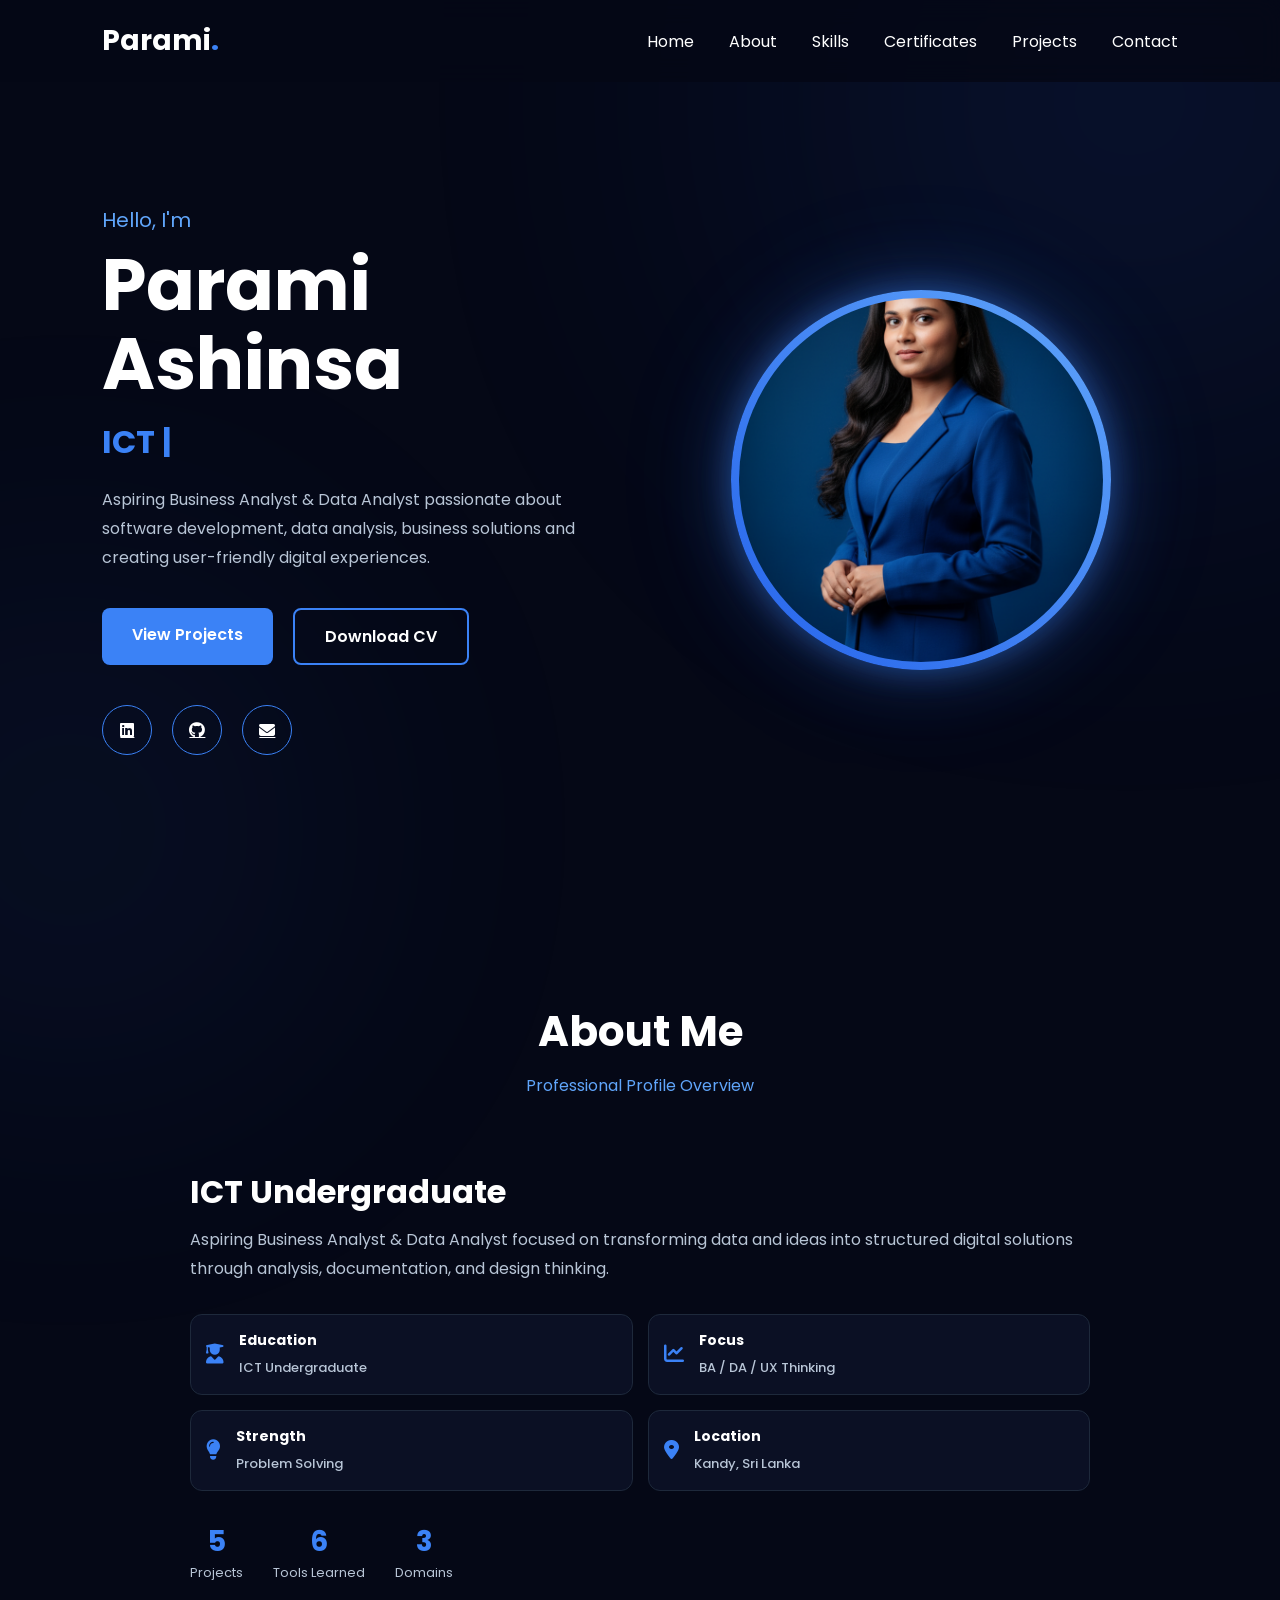
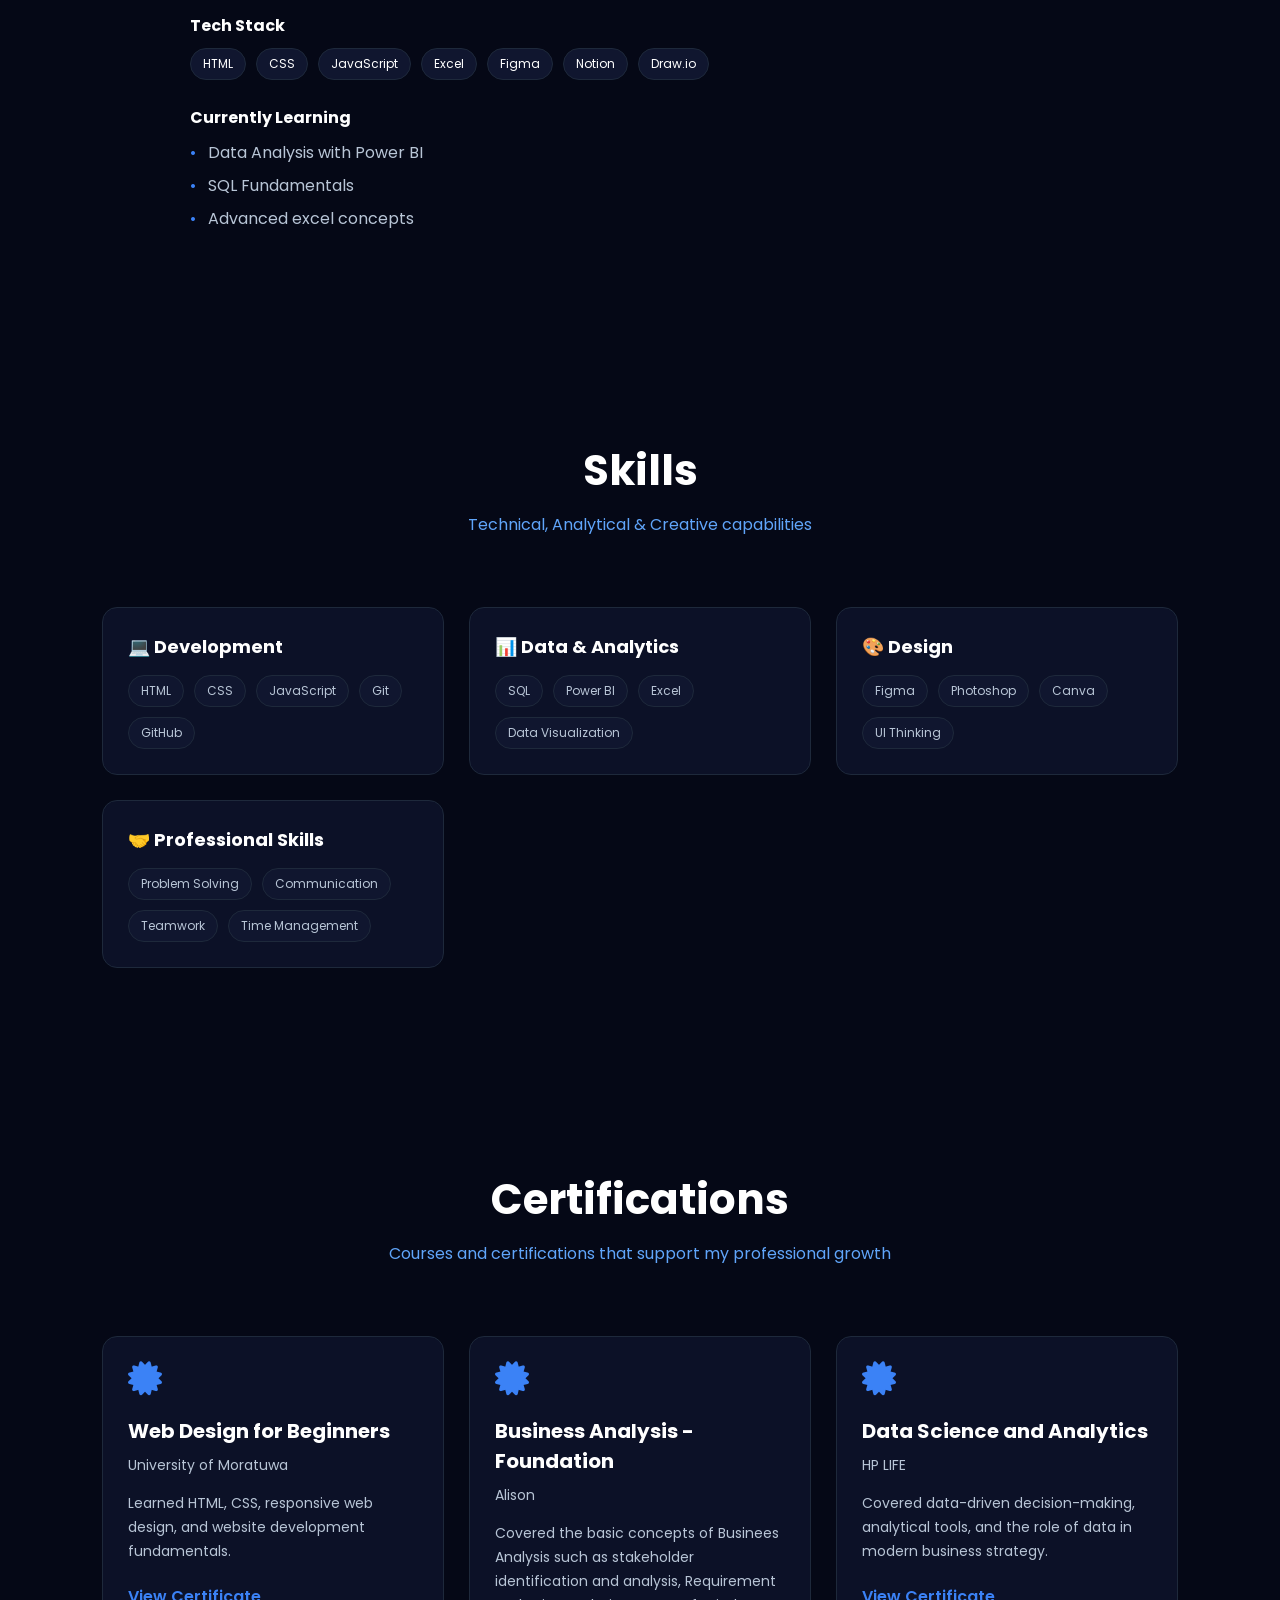
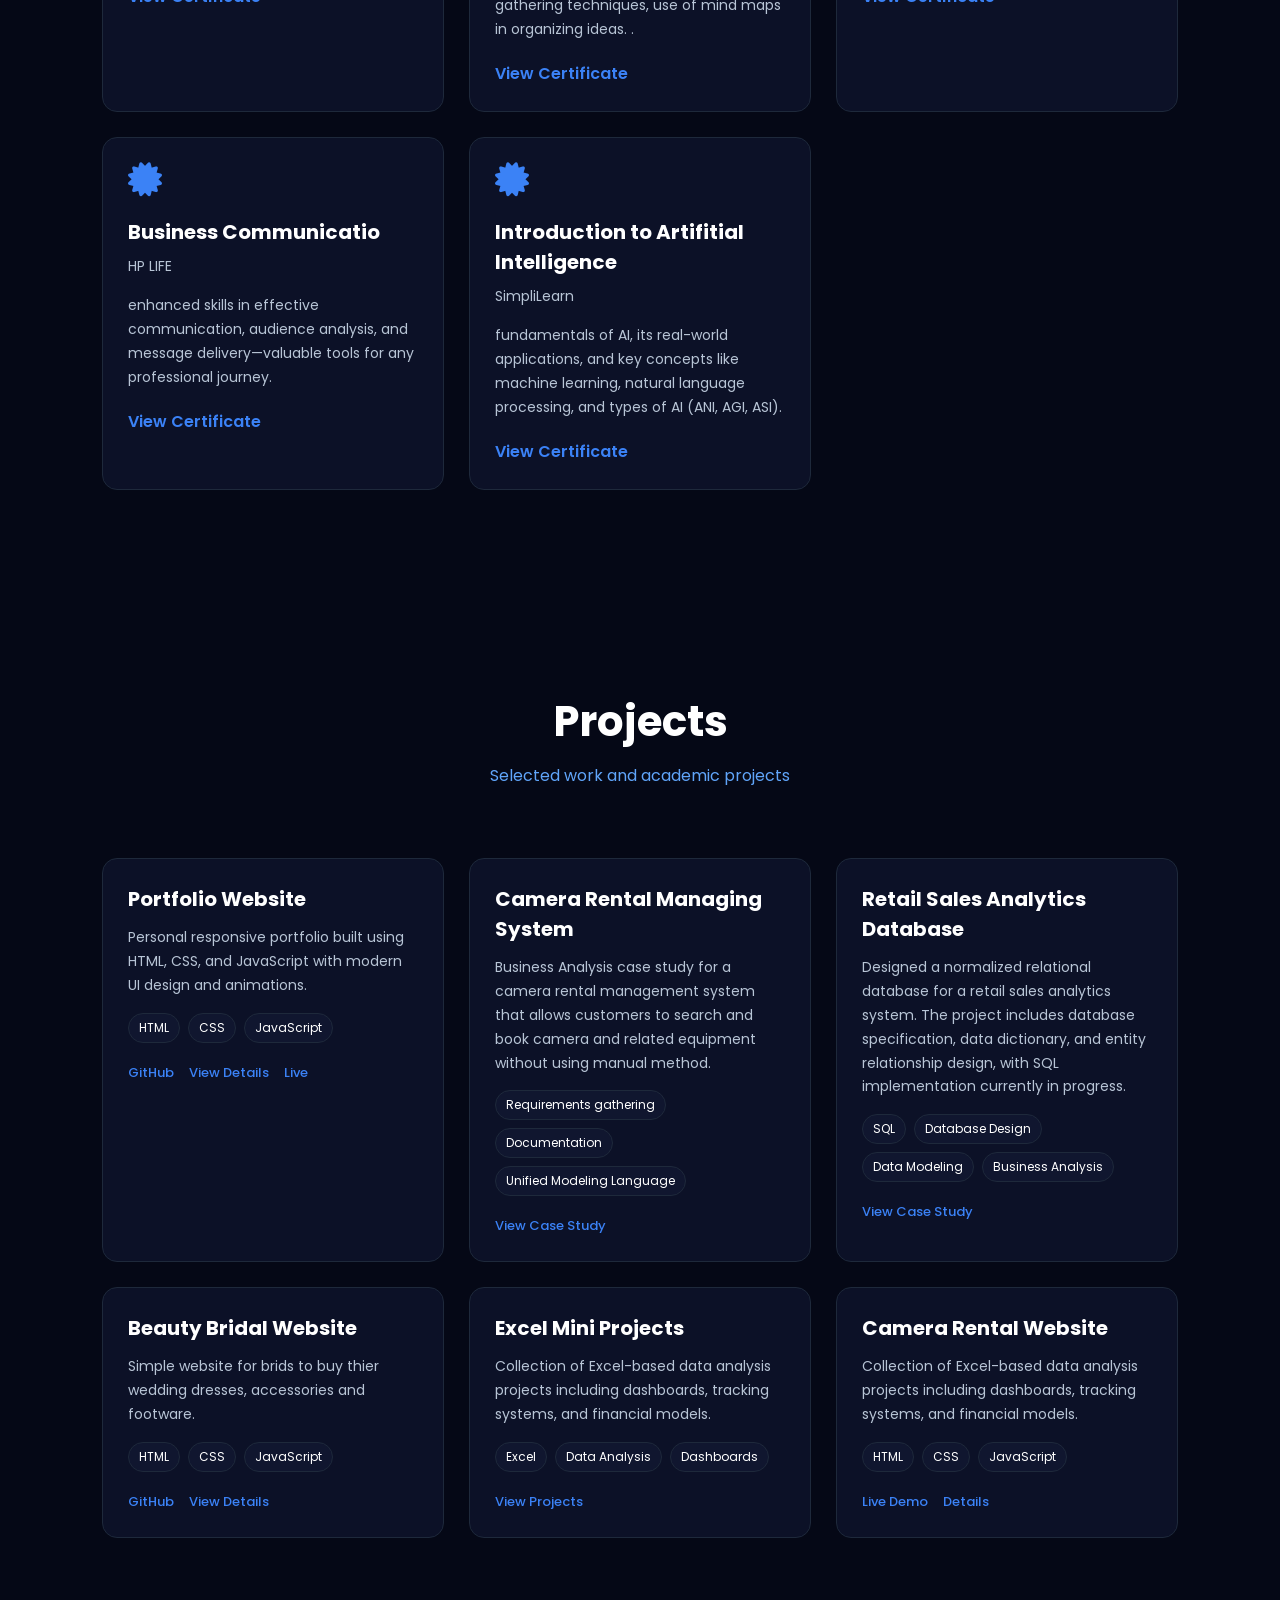
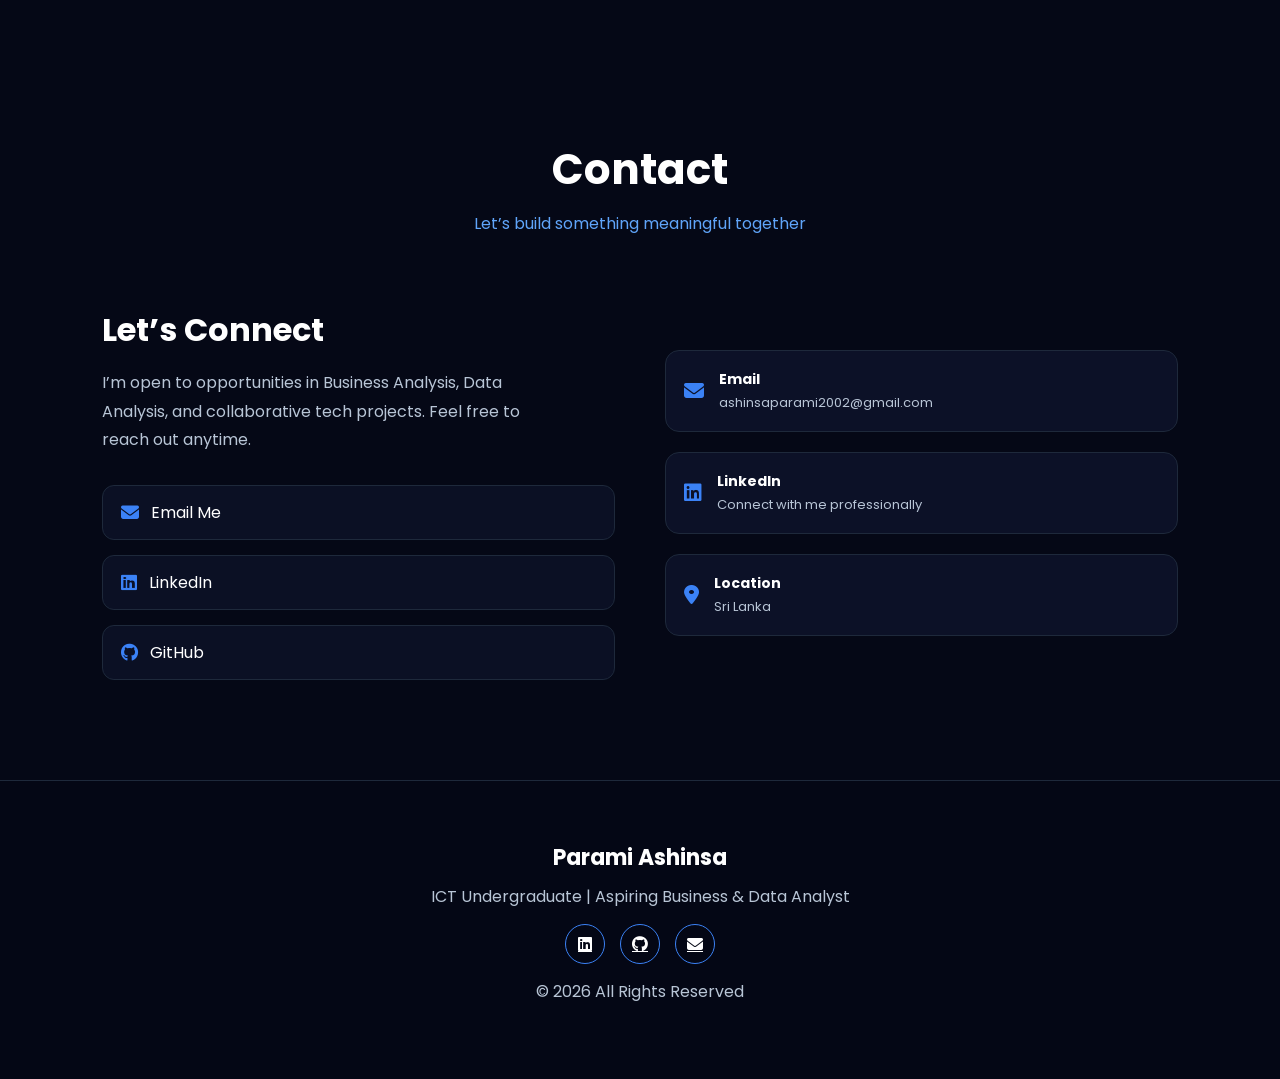
==== index.html @ 87bd0aac "retaildata analysis update" ====
<!DOCTYPE html>
<html lang="en">

<head>

    <meta charset="UTF-8">
    <meta name="viewport"
          content="width=device-width, initial-scale=1.0">
    <meta name="viewport" content="width=device-width, initial-scale=1.0">

    <title>Kavi | Portfolio</title>

    <!-- Google Font -->
    <link href="https://fonts.googleapis.com/css2?family=Poppins:wght@300;400;500;600;700&display=swap"
          rel="stylesheet">

    <!-- Font Awesome -->
    <link rel="stylesheet"
          href="https://cdnjs.cloudflare.com/ajax/libs/font-awesome/6.7.2/css/all.min.css">

    <!-- CSS -->
    <link rel="stylesheet" href="css/styles.css">


</head>

<body>
    
    <header>

    <nav class="navbar">

    <div class="logo">
        Parami<span>.</span>
    </div>

    <ul class="nav-links">

        <li><a href="#home">Home</a></li>

        <li><a href="#about">About</a></li>

        <li><a href="#skills">Skills</a></li>

        <li><a href="#certifications">Certificates</a></li>

        <li><a href="#projects">Projects</a></li>

        <li><a href="#contact">Contact</a></li>

    </ul>

    <!-- Hamburger -->
    <div class="menu-toggle">
        <i class="fas fa-bars"></i>
    </div>

</nav>


</header>
<!-- ================= HERO ================= -->

<section class="hero" id="home">

    <div class="hero-content">

        <p class="greeting">Hello, I'm</p>

        <h1>Parami Ashinsa</h1>

        <h2>
            <span id="typing-text"></span>
            <span class="cursor">|</span>
        </h2>

        <p class="description">
            Aspiring Business Analyst & Data Analyst passionate about
            software development, data analysis, business solutions and
            creating user-friendly digital experiences.
        </p>

        <div class="hero-buttons">

            <a href="#projects" class="btn primary-btn">
                View Projects
            </a>

            <a href="documents/Kavi_CV.pdf" class="btn secondary-btn" download>
                Download CV
            </a>

        </div>

         <div class="social-icons">

            <a href="https://www.linkedin.com/in/paramiashinsa" target="_blank">
                <i class="fab fa-linkedin"></i>
            </a>
            <a href="https://github.com/Parami2002067"><i class="fab fa-github"></i></a>
            <a href="mailto:ashinsaparami2002@gmail.com">
                <i class="fas fa-envelope"></i>
            </a>

</div>

    </div>


    <div class="hero-image">

        <div class="image-border">

            <img src="images/profile/profile.png"
                 alt="Parami">

        </div>

    </div>


</section>

<!-- ================= ABOUT ================= -->

<section class="about" id="about">

    <div class="section-title">
        <h2>About Me</h2>
        <p>Professional Profile Overview</p>
    </div>

    <div class="about-dashboard">

        <div class="about-main">

            <!-- INTRO -->
            <div class="about-intro">
                <h3>ICT Undergraduate</h3>
                <p>
                    Aspiring Business Analyst & Data Analyst focused on transforming
                    data and ideas into structured digital solutions through analysis,
                    documentation, and design thinking.
                </p>
            </div>

            <!-- QUICK CARDS -->
            <div class="info-grid">

                <div class="info-card">
                    <i class="fas fa-user-graduate"></i>
                    <div>
                        <h4>Education</h4>
                        <span>ICT Undergraduate</span>
                    </div>
                </div>

                <div class="info-card">
                    <i class="fas fa-chart-line"></i>
                    <div>
                        <h4>Focus</h4>
                        <span>BA / DA / UX Thinking</span>
                    </div>
                </div>

                <div class="info-card">
                    <i class="fas fa-lightbulb"></i>
                    <div>
                        <h4>Strength</h4>
                        <span>Problem Solving</span>
                    </div>
                </div>

                <div class="info-card">
                    <i class="fas fa-map-marker-alt"></i>
                    <div>
                        <h4>Location</h4>
                        <span>Kandy, Sri Lanka</span>
                    </div>
                </div>

            </div>

            <!-- COUNTERS -->
            <div class="counter-grid">

                <div class="counter">
                    <h3 class="count" data-target="5">0</h3>
                    <p>Projects</p>
                </div>

                <div class="counter">
                    <h3 class="count" data-target="6">0</h3>
                    <p>Tools Learned</p>
                </div>

                <div class="counter">
                    <h3 class="count" data-target="3">0</h3>
                    <p>Domains</p>
                </div>

            </div>

            <!-- TECH BADGES -->
            <div class="tech-stack">
                <h4>Tech Stack</h4>

                <div class="badges">
                    <span>HTML</span>
                    <span>CSS</span>
                    <span>JavaScript</span>
                    <span>Excel</span>
                    <span>Figma</span>
                    <span>Notion</span>
                    <span>Draw.io</span>
                </div>
            </div>
            <br>
            <!-- CURRENTLY LEARNING -->
            <div class="learning">
                <h4>Currently Learning</h4>
                <ul>
                    <li>Data Analysis with Power BI</li>
                    <li>SQL Fundamentals</li>
                    <li>Advanced excel concepts</li>
                </ul>
            </div>

        </div>

    </div>

</section>

<!-- ================= SKILLS ================= -->
<section class="skills" id="skills">

    <div class="section-title">
        <h2>Skills</h2>
        <p>Technical, Analytical & Creative capabilities</p>
    </div>

    <div class="skills-container">

        <!-- DEVELOPMENT -->
        <div class="skill-card">
            <h3>💻 Development</h3>
            <div class="skill-tags">
                <span>HTML</span>
                <span>CSS</span>
                <span>JavaScript</span>
                <span>Git</span>
                <span>GitHub</span>
            </div>
        </div>

        <!-- DATA & ANALYTICS -->
        <div class="skill-card">
            <h3>📊 Data & Analytics</h3>
            <div class="skill-tags">
                <span>SQL</span>
                <span>Power BI</span>
                <span>Excel</span>
                <span>Data Visualization</span>
            </div>
        </div>

        <!-- DESIGN -->
        <div class="skill-card">
            <h3>🎨 Design</h3>
            <div class="skill-tags">
                <span>Figma</span>
                <span>Photoshop</span>
                <span>Canva</span>
                <span>UI Thinking</span>
            </div>
        </div>

        <!-- SOFT SKILLS -->
        <div class="skill-card">
            <h3>🤝 Professional Skills</h3>
            <div class="skill-tags">
                <span>Problem Solving</span>
                <span>Communication</span>
                <span>Teamwork</span>
                <span>Time Management</span>
            </div>
        </div>

    </div>

</section>

<section class="certifications" id="certifications">

    <div class="section-title">
        <h2>Certifications</h2>
        <p>Courses and certifications that support my professional growth</p>
    </div>

    <div class="certifications-grid">

        <!-- Certificate 1 -->
        <div class="certificate-card">
            <i class="fas fa-certificate"></i>

            <h3>Web Design for Beginners</h3>

            <p class="issuer">University of Moratuwa</p>

            <p>
                Learned HTML, CSS, responsive web design, and website development fundamentals.
            </p>

            <a href="#" target="_blank">View Certificate</a>
        </div>

        <!-- Certificate 2 -->
        <div class="certificate-card">
            <i class="fas fa-certificate"></i>

            <h3>Business Analysis - Foundation</h3>

            <p class="issuer">Alison</p>

            <p>
                Covered the basic concepts of Businees Analysis such as stakeholder identification
                 and analysis, Requirement gathering techniques, use of mind maps in organizing ideas.
                .
            </p>

            <a href="Certificates/Alison_Certificate1.pdf" target="_blank">View Certificate</a>
        </div>

        <!-- Certificate 3 -->
        <div class="certificate-card">
            <i class="fas fa-certificate"></i>

            <h3>Data Science and Analytics</h3>

            <p class="issuer">HP LIFE</p>

            <p>
                Covered data-driven decision-making, analytical tools, 
                and the role of data in modern business strategy.
            </p>

            <a href="Certificates/DataScience&Analytics.pdf" target="_blank">View Certificate</a>
        </div>

        <!-- Certificate 4 -->
        <div class="certificate-card">
            <i class="fas fa-certificate"></i>

            <h3>Business Communicatio</h3>

            <p class="issuer">HP LIFE</p>

            <p>
                enhanced skills in effective communication, audience analysis,
                 and message delivery—valuable tools for any professional journey. 
            </p>

            <a href="Certificates/Business Communications.pdf" target="_blank">View Certificate</a>
        </div>

         <!-- Certificate 4 -->
        <div class="certificate-card">
            <i class="fas fa-certificate"></i>

            <h3>Introduction to Artifitial Intelligence</h3>

            <p class="issuer">SimpliLearn</p>

            <p>
                fundamentals of AI, its real-world applications, and key concepts like 
                machine learning, natural language processing, and types of AI (ANI, AGI, ASI).  
            </p>

            <a href="Certificates/Simplilearn_AIcertificate.pdf" target="_blank">View Certificate</a>
        </div>

    </div>

</section>

<section class="projects" id="projects">

    <div class="section-title">
        <h2>Projects</h2>
        <p>Selected work and academic projects</p>
    </div>

    <div class="projects-grid">

        <!-- PROJECT 1 -->
        <div class="project-card">

            

            <div class="project-content">
                <h3>Portfolio Website</h3>

                <p>
                    Personal responsive portfolio built using HTML, CSS, and JavaScript
                    with modern UI design and animations.
                </p>

                <div class="project-tags">
                    <span>HTML</span>
                    <span>CSS</span>
                    <span>JavaScript</span>
                </div>

                <div class="project-links">
                    <a href="#">GitHub</a>
                    <a href="Projects/portfolio-website.html">View Details</a>
                    <a href="#">Live</a>
                </div>
            </div>

        </div>

        <!-- PROJECT 2 -->
        <div class="project-card">

             <div class="project-content">
                <h3>Camera Rental Managing System</h3>

                <p>
                    Business Analysis case study for a camera rental management system that 
                    allows customers to search and book camera and related equipment
                    without using manual method.
                </p>

                <div class="project-tags">
                    <span>Requirements gathering</span>
                    <span>Documentation</span>
                    <span>Unified Modeling Language</span>
                </div>

                <div class="project-links">
                    <a href="Projects/camera-rental.html">View Case Study</a>
                </div>
            </div>

        </div>

        <!--SQL project-->

        <div class="project-card">

    <div class="project-content">

        <h3>Retail Sales Analytics Database</h3>

        <p>
            Designed a normalized relational database for a retail sales analytics system.
            The project includes database specification, data dictionary, and entity relationship design,
            with SQL implementation currently in progress.
        </p>

        <div class="project-tags">
            <span>SQL</span>
            <span>Database Design</span>
            <span>Data Modeling</span>
            <span>Business Analysis</span>
        </div>

        <div class="project-links">
            <a href="Projects/retail-sales-database.html">View Case Study</a>
        </div>

    </div>

</div>

        <!-- PROJECT 3 -->
        <div class="project-card">
            <div class="project-content">
                <h3>Beauty Bridal Website</h3>

                <p>
                    Simple website for brids to buy thier wedding dresses, accessories 
                    and footware.
                </p>

                <div class="project-tags">
                    <span>HTML</span>
                    <span>CSS</span>
                    <span>JavaScript</span>
                </div>

                <div class="project-links">
                    <a href="https://github.com/Parami2002067/Beauty-Brides-Web-site">GitHub</a>
                    <a href="Projects/beautyBridal-website.html">View Details</a>
                </div>
            </div>
        </div>

        <div class="project-card">

        <!--Project 4 Excel-->        

        <div class="project-content">

            <h3>Excel Mini Projects</h3>

            <p>
                Collection of Excel-based data analysis projects including dashboards,
                tracking systems, and financial models.
            </p>

            <div class="project-tags">
                <span>Excel</span>
                <span>Data Analysis</span>
                <span>Dashboards</span>
            </div>

            <div class="project-links">
                <a href="Projects/excel-projects.html">View Projects</a>
            </div>

        </div>
    </div>

    <div class="project-card">   

        <!--Project 5 Camera rental web site-->        

        <div class="project-content">

            <h3>Camera Rental Website</h3>

            <p>
                Collection of Excel-based data analysis projects including dashboards,
                tracking systems, and financial models.
            </p>

            <div class="project-tags">
                <span>HTML</span>
                <span>CSS</span>
                <span>JavaScript</span>
            </div>

            <div class="project-links">
                <a href="https://parami2002067.github.io/CameraRentalWebSite/">Live Demo</a>
                <a href="Projects/cameraRental-website.html">Details</a>
            </div>

        </div>

    </div>

</div>
   
</section>

<!-- ================= CONTACT ================= -->
<section class="contact" id="contact">

    <div class="section-title">
        <h2>Contact</h2>
        <p>Let’s build something meaningful together</p>
    </div>

    <div class="contact-wrapper">

        <!-- LEFT CONTENT -->
        <div class="contact-left">

            <h3>Let’s Connect</h3>

            <p>
                I’m open to opportunities in Business Analysis, Data Analysis,
                and collaborative tech projects. Feel free to reach out anytime.
            </p>

            <div class="contact-socials">

                <a href="mailto:your.email@example.com">
                    <i class="fas fa-envelope"></i>
                    <span>Email Me</span>
                </a>

                <a href="https://www.linkedin.com/in/paramiashinsa" target="_blank">
                    <i class="fab fa-linkedin"></i>
                    <span>LinkedIn</span>
                </a>

                <a href="https://github.com/" target="_blank">
                    <i class="fab fa-github"></i>
                    <span>GitHub</span>
                </a>

            </div>

        </div>

        <!-- RIGHT CONTACT CARDS -->
        <div class="contact-right">

            <div class="contact-card">
                <i class="fas fa-envelope"></i>
                <div>
                    <h4>Email</h4>
                    <p>ashinsaparami2002@gmail.com</p>
                </div>
            </div>

            <div class="contact-card">
                <i class="fab fa-linkedin"></i>
                <div>
                    <h4>LinkedIn</h4>
                    <p>Connect with me professionally</p>
                </div>
            </div>

            <div class="contact-card">
                <i class="fas fa-map-marker-alt"></i>
                <div>
                    <h4>Location</h4>
                    <p>Sri Lanka</p>
                </div>
            </div>

        </div>

    </div>

</section>

<!-- ================= FOOTER ================= -->
<footer class="footer">

    <div class="footer-content">

        <h3>Parami Ashinsa</h3>

        <p>
            ICT Undergraduate | Aspiring Business & Data Analyst
        </p>

        <div class="footer-socials">

            <a href="https://www.linkedin.com/in/paramiashinsa" target="_blank">
                <i class="fab fa-linkedin"></i>
            </a>
            <a href="https://github.com/Parami2002067"><i class="fab fa-github"></i></a>
            <a href="mailto:ashinsaparami2002@gmail.com">
                <i class="fas fa-envelope"></i>
            </a>

        </div>

        <p class="copyright">
            © 2026 All Rights Reserved
        </p>

    </div>

</footer>


<script src="JavaScript\script.js"></script>
</body>

</html>
---- css/styles.css ----
/* Reset */

*{
    margin:0;
    padding:0;
    box-sizing:border-box;
}

html{
    scroll-behavior:smooth;
}

body{

    font-family:'Poppins',sans-serif;

    background:#050816;

    color:white;

}

/* ===========================
        NAVBAR
=========================== */

.navbar{

    width:100%;

    display:flex;

    justify-content:space-between;

    align-items:center;

    padding:20px 8%;

    position:fixed;

    top:0;

    left:0;

    background:rgba(5,8,22,.85);

    backdrop-filter:blur(12px);

    z-index:1000;

}

/* ==========================
        HAMBURGER
========================== */

.menu-toggle{
    display:none;
    font-size:28px;
    cursor:pointer;
    color:white;
}

.logo{

    font-size:28px;

    font-weight:700;

}

.logo span{

    color:#3B82F6;

}

.nav-links{

    display:flex;

    list-style:none;

    gap:35px;

}

.nav-links a{

    text-decoration:none;

    color:white;

    transition:.3s;

}

.nav-links a:hover{

    color:#3B82F6;

}

/* ===============================
            HERO
================================ */

.hero{

    min-height:100vh;

    display:flex;

    justify-content:space-between;

    align-items:center;

    padding:120px 8% 60px;

    gap:50px;

}

.hero-content{

    flex:1;

}

.greeting{

    color:#60A5FA;

    font-size:20px;

    margin-bottom:10px;

}

.hero h1{

    font-size:72px;

    line-height:1.1;

    margin-bottom:15px;

}

.hero h2{

    font-size:32px;

    color:#3B82F6;

    margin-bottom:20px;

}

.description{

    max-width:550px;

    color:#B8C5D6;

    line-height:1.8;

    margin-bottom:35px;

}

.hero-buttons{

    display:flex;

    gap:20px;

}

.btn{

    padding:14px 30px;

    border-radius:8px;

    text-decoration:none;

    transition:.3s;

    font-weight:600;

}

.primary-btn{

    background:#3B82F6;

    color:white;

}

.primary-btn:hover{

    transform:translateY(-5px);

    box-shadow:0 0 20px #3B82F6;

}

.secondary-btn{

    border:2px solid #3B82F6;

    color:white;

}

.secondary-btn:hover{

    background:#3B82F6;

}

.hero-image{

    flex:1;

    display:flex;

    justify-content:center;

}

.image-border{

    width:380px;

    height:380px;

    border-radius:50%;

    padding:8px;

    background:linear-gradient(45deg,#2563EB,#60A5FA);

    box-shadow:
        0 0 30px rgba(59,130,246,.4),
        0 0 70px rgba(59,130,246,.25),
        0 0 120px rgba(59,130,246,.15);

}

.image-border img{

    width:100%;

    height:100%;

    border-radius:50%;

    object-fit:cover;

}

body{

    background:#050816;

    color:white;

    overflow-x:hidden;

    position:relative;

}

body::before{

    content:"";

    position:fixed;

    width:700px;

    height:700px;

    background:#2563EB;

    border-radius:50%;

    filter:blur(180px);

    opacity:.12;

    top:-250px;

    right:-200px;

    z-index:-1;

}

body::after{

    content:"";

    position:fixed;

    width:500px;

    height:500px;

    background:#3B82F6;

    border-radius:50%;

    filter:blur(150px);

    opacity:.08;

    bottom:-180px;

    left:-180px;

    z-index:-1;

}

.cursor{
    color:#3B82F6;
    animation:blink .8s infinite;
}

@keyframes blink{

    50%{
        opacity:0;
    }

}

.image-border{

    animation:float 5s ease-in-out infinite;

}

@keyframes float{

    0%,100%{

        transform:translateY(0);

    }

    50%{

        transform:translateY(-15px);

    }
}

.social-icons{

    margin-top:40px;

    display:flex;

    gap:20px;

}

.social-icons a{

    width:50px;

    height:50px;

    display:flex;

    justify-content:center;

    align-items:center;

    border:1px solid #3B82F6;

    border-radius:50%;

    color:white;

    transition:.4s;

}

.social-icons a:hover{

    background:#3B82F6;

    transform:translateY(-8px);

    box-shadow:0 0 20px #3B82F6;

}

/* ==========================
        ABOUT
========================== */

.about{

    padding:100px 8%;

}

.section-title{

    text-align:center;

    margin-bottom:70px;

}

.section-title h2{

    font-size:42px;

    color:white;

}

.section-title p{

    color:#60A5FA;

    margin-top:10px;

}

.about-container{

    display:grid;

    grid-template-columns:350px 1fr;

    gap:60px;

    align-items:center;

}

.about-image{

    display:flex;

    justify-content:center;

}

.about-image img{

    width:320px;

    border-radius:20px;

    border:3px solid #3B82F6;

    box-shadow:0 0 35px rgba(59,130,246,.35);

}

.about-content h3{

    font-size:34px;

    margin-bottom:20px;

}

.about-content p{

    color:#B8C5D6;

    line-height:1.9;

    margin-bottom:20px;

}

.quick-info{

    margin-top:35px;

    display:grid;

    grid-template-columns:repeat(2,1fr);

    gap:18px;

}

.info-card{

    display:flex;

    align-items:center;

    gap:15px;

    background:#10162F;

    padding:18px;

    border-radius:12px;

    transition:.35s;

    border:1px solid #1E293B;

}

.info-card:hover{

    transform:translateY(-6px);

    border-color:#3B82F6;

    box-shadow:0 0 18px rgba(59,130,246,.25);

}

.info-card i{

    color:#3B82F6;

    font-size:22px;

}

.info-card span{

    font-weight:500;

}

/* ==========================
   ABOUT DASHBOARD LAYOUT
========================== */

.about-dashboard{
    display:flex;
    justify-content:center;
}

.about-main{
    max-width:900px;
    width:100%;
}

/* IMAGE */
.about-image img{
    width:100%;
    border-radius:18px;
    border:2px solid #3B82F6;
    box-shadow:0 0 25px rgba(59,130,246,.25);
}

/* INTRO */
.about-intro h3{
    font-size:32px;
    margin-bottom:10px;
}

.about-intro p{
    color:#B8C5D6;
    line-height:1.8;
    margin-bottom:30px;
}

/* INFO GRID */
.info-grid{
    display:grid;
    grid-template-columns:repeat(2,1fr);
    gap:15px;
    margin-bottom:30px;
}

.info-card{
    display:flex;
    gap:15px;
    padding:15px;
    background:rgba(16,22,47,0.6);
    border:1px solid #1E293B;
    border-radius:12px;
    transition:.3s;
}

.info-card:hover{
    transform:translateY(-5px);
    border-color:#3B82F6;
}

.info-card i{
    color:#3B82F6;
    font-size:20px;
}

.info-card h4{
    font-size:14px;
    margin-bottom:3px;
}

.info-card span{
    font-size:13px;
    color:#B8C5D6;
}

/* COUNTERS */
.counter-grid{
    display:flex;
    gap:30px;
    margin-bottom:30px;
}

.counter{
    text-align:center;
}

.counter h3{
    font-size:28px;
    color:#3B82F6;
}

.counter p{
    font-size:13px;
    color:#B8C5D6;
}

/* TECH STACK */
.tech-stack h4,
.learning h4{
    margin-bottom:10px;
    color:#fff;
}

.badges{
    display:flex;
    flex-wrap:wrap;
    gap:10px;
}

.badges span{
    padding:6px 12px;
    background:#10162F;
    border:1px solid #1E293B;
    border-radius:20px;
    font-size:12px;
    transition:.3s;
}

.badges span:hover{
    border-color:#3B82F6;
    transform:translateY(-3px);
}

/* LEARNING */
.learning ul{
    list-style:none;
    padding-left:0;
}

.learning li{
    color:#B8C5D6;
    margin-bottom:8px;
    position:relative;
    padding-left:18px;
}

.learning li::before{
    content:"•";
    color:#3B82F6;
    position:absolute;
    left:0;
}


/* ==========================
        PROJECTS
========================== */

.projects{
    padding:100px 8%;
}

.projects-grid{
    display:grid;
    grid-template-columns:repeat(auto-fit, minmax(280px, 1fr));
    gap:25px;
}

/* CARD */
.project-card{
    background:rgba(16,22,47,0.7);
    border:1px solid #1E293B;
    border-radius:15px;
    padding:25px;
    transition:.3s;
}

.project-card:hover{
    transform:translateY(-8px);
    border-color:#3B82F6;
    box-shadow:0 0 25px rgba(59,130,246,.15);
}

/* TITLE */
.project-card h3{
    font-size:20px;
    margin-bottom:12px;
}

/* DESCRIPTION */
.project-card p{
    color:#B8C5D6;
    line-height:1.7;
    margin-bottom:15px;
    font-size:14px;
}

/* TAGS */
.project-tags{
    display:flex;
    flex-wrap:wrap;
    gap:8px;
    margin-bottom:20px;
}

.project-tags span{
    font-size:12px;
    padding:5px 10px;
    border-radius:20px;
    background:#10162F;
    border:1px solid #1E293B;
}

/* LINKS */
.project-links{
    display:flex;
    gap:15px;
}

.project-links a{
    text-decoration:none;
    font-size:13px;
    color:#3B82F6;
    font-weight:500;
    transition:.3s;
}

.project-links a:hover{
    color:white;
}


/* ==========================
   PROJECT CASE STUDY PAGE
========================== */

.project-hero{
    padding:140px 8% 60px;
    text-align:center;
}

.project-title h1{
    font-size:42px;
    margin-bottom:10px;
}

.project-title p{
    color:#3B82F6;
    font-size:16px;
}

/* CONTENT */
.project-details{
    padding:40px 8% 100px;
    max-width:900px;
    margin:auto;
}

.block{
    margin-bottom:40px;
}

.block h2{
    font-size:22px;
    margin-bottom:10px;
    color:#ffffff;
}

.block p,
.block li{
    color:#B8C5D6;
    line-height:1.8;
    font-size:15px;
}

.block ul{
    padding-left:20px;
}


/* ==========================
      BA TABLE STYLE
========================== */

.ba-table{
    width:100%;
    border-collapse:collapse;
    margin-top:15px;
    background:rgba(16,22,47,0.5);
    border-radius:10px;
    overflow:hidden;
}

.ba-table th,
.ba-table td{
    padding:12px 15px;
    text-align:left;
    border-bottom:1px solid #1E293B;
}

.ba-table th{
    background:#10162F;
    color:#3B82F6;
    font-size:14px;
}

.ba-table td{
    color:#B8C5D6;
    font-size:14px;
}

.ba-table tr:hover{
    background:rgba(59,130,246,0.08);
}


/* TECH TAGS */
.tech-list{
    display:flex;
    flex-wrap:wrap;
    gap:10px;
    margin-top:10px;
}

.tech-list span{
    padding:6px 12px;
    background:#10162F;
    border:1px solid #1E293B;
    border-radius:20px;
    font-size:13px;
    color:#B8C5D6;
}


/* ==========================
   EXCEL PROJECTS STYLE
========================== */

.excel-card{
    margin-bottom:50px;
    padding:25px;
    background:rgba(16,22,47,0.6);
    border:1px solid #1E293B;
    border-radius:12px;
}

.excel-card h2{
    margin-bottom:10px;
}

.excel-card p{
    color:#B8C5D6;
    line-height:1.7;
    margin-bottom:15px;
}

/* IMAGE STYLING */
.excel-image{
    margin:15px 0;
    border-radius:10px;
    overflow:hidden;
    border:1px solid #1E293B;
}

.excel-image img{
    width:100%;
    display:block;
    transition:0.3s;
}

.excel-image img:hover{
    transform:scale(1.02);
}

/* ==========================
   TABLET
========================== */

@media (max-width: 1024px) {
  

}

/* ==========================
   MOBILE
========================== */

@media (max-width: 768px) {
    /* ==========================
        HERO
========================== */

.hero{

    flex-direction:column-reverse;

    text-align:center;

    padding:120px 8% 60px;

    gap:40px;

}
.hero-content{

    display:flex;

    flex-direction:column;

    align-items:center;

}

}

/* ==========================
   SMALL MOBILE
========================== */

@media (max-width: 480px) {


}

/* ==========================
        MOBILE NAV
========================== */

@media (max-width:768px){

    .navbar{
        padding:18px 6%;
    }

    .menu-toggle{
        display:block;
        z-index:1001;
    }

    .nav-links{

    position:absolute;
    top:100%;
    left:0;

    width:100%;

    background:#050816;

    flex-direction:column;
    align-items:center;
    gap:25px;

    overflow:hidden;

    max-height:0;

    opacity:0;

    transition:
        max-height .4s ease,
        opacity .3s ease;

}

.nav-links.active{

    max-height:400px;

    opacity:1;

    padding:30px 0;

}

.nav-links a{

    width:100%;
    text-align:center;
    padding:12px 0;

}

.nav-links a:hover{

    background:rgba(59,130,246,.12);

}

}

/* ==========================
        SKILLS
========================== */

.skills{
    padding:100px 8%;
}

.skills-container{
    display:grid;
    grid-template-columns:repeat(auto-fit, minmax(260px, 1fr));
    gap:25px;
}

/* CARD */
.skill-card{
    background:rgba(16,22,47,0.7);
    border:1px solid #1E293B;
    border-radius:15px;
    padding:25px;
    transition:.3s;
}

.skill-card:hover{
    transform:translateY(-8px);
    border-color:#3B82F6;
    box-shadow:0 0 25px rgba(59,130,246,.15);
}

/* TITLE */
.skill-card h3{
    margin-bottom:15px;
    font-size:18px;
    color:#ffffff;
}

/* TAGS */
.skill-tags{
    display:flex;
    flex-wrap:wrap;
    gap:10px;
}

.skill-tags span{
    padding:6px 12px;
    font-size:12px;
    border-radius:20px;
    background:#10162F;
    border:1px solid #1E293B;
    color:#B8C5D6;
    transition:.3s;
}

.skill-tags span:hover{
    border-color:#3B82F6;
    transform:translateY(-3px);
    color:white;
}

.tech-list span{

    padding:8px 14px;

    background:#10162F;

    border:1px solid #1E293B;

    border-radius:25px;

    font-size:13px;

    color:#B8C5D6;

    transition:.3s;

}

.tech-list span:hover{

    border-color:#3B82F6;

    color:white;

    transform:translateY(-3px);

    box-shadow:0 0 15px rgba(59,130,246,.15);

}

/* ==========================
        CONTACT
========================== */

.contact{
    padding:100px 8%;
}

.contact-container{
    display:grid;
    grid-template-columns:1fr 1fr;
    gap:40px;
    margin-top:40px;
}

/* LEFT SIDE */
.contact-info h3{
    font-size:28px;
    margin-bottom:10px;
}

.contact-info p{
    color:#B8C5D6;
    line-height:1.8;
    margin-bottom:25px;
}

.contact-details{
    display:flex;
    flex-direction:column;
    gap:15px;
}

.contact-item{
    display:flex;
    align-items:center;
    gap:12px;
    padding:12px;
    background:rgba(16,22,47,0.6);
    border:1px solid #1E293B;
    border-radius:10px;
    transition:.3s;
}

.contact-item i{
    color:#3B82F6;
}

.contact-item:hover{
    transform:translateX(5px);
    border-color:#3B82F6;
}

/* FORM */
.contact-form{
    display:flex;
    flex-direction:column;
    gap:15px;
}

.contact-form input,
.contact-form textarea{
    padding:14px;
    background:#10162F;
    border:1px solid #1E293B;
    border-radius:10px;
    color:white;
    outline:none;
    transition:.3s;
}

.contact-form input:focus,
.contact-form textarea:focus{
    border-color:#3B82F6;
    box-shadow:0 0 10px rgba(59,130,246,.2);
}

.contact-form button{
    padding:14px;
    background:#3B82F6;
    border:none;
    color:white;
    font-weight:600;
    border-radius:10px;
    cursor:pointer;
    transition:.3s;
}

.contact-form button:hover{
    transform:translateY(-3px);
    box-shadow:0 0 20px #3B82F6;
}

/* ==========================
   PREMIUM CONTACT BLOCK
========================== */

.contact{
    padding:100px 8%;
}

/* MAIN WRAPPER */
.contact-wrapper{
    display:grid;
    grid-template-columns:1fr 1fr;
    gap:50px;
    align-items:center;
    margin-top:50px;
}

/* LEFT SIDE */
.contact-left h3{
    font-size:32px;
    margin-bottom:15px;
}

.contact-left p{
    color:#B8C5D6;
    line-height:1.8;
    margin-bottom:30px;
    max-width:450px;
}

/* SOCIAL STYLE BUTTONS */
.contact-socials{
    display:flex;
    flex-direction:column;
    gap:15px;
}

.contact-socials a{
    display:flex;
    align-items:center;
    gap:12px;
    padding:14px 18px;
    background:rgba(16,22,47,0.6);
    border:1px solid #1E293B;
    border-radius:12px;
    text-decoration:none;
    color:white;
    transition:.3s;
}

.contact-socials a i{
    color:#3B82F6;
    font-size:18px;
}

.contact-socials a:hover{
    transform:translateX(6px);
    border-color:#3B82F6;
    box-shadow:0 0 20px rgba(59,130,246,.15);
}

/* RIGHT CARDS */
.contact-right{
    display:flex;
    flex-direction:column;
    gap:20px;
}

.contact-card{
    display:flex;
    align-items:center;
    gap:15px;
    padding:18px;
    background:rgba(16,22,47,0.7);
    border:1px solid #1E293B;
    border-radius:14px;
    transition:.3s;
}

.contact-card i{
    font-size:20px;
    color:#3B82F6;
}

.contact-card h4{
    margin-bottom:3px;
    font-size:14px;
}

.contact-card p{
    color:#B8C5D6;
    font-size:13px;
}

.contact-card:hover{
    transform:translateY(-6px);
    border-color:#3B82F6;
    box-shadow:0 0 25px rgba(59,130,246,.15);
}

/* ==========================
      CERTIFICATIONS
========================== */

.certifications{
    padding:100px 8%;
}

.certifications-grid{
    display:grid;
    grid-template-columns:repeat(auto-fit,minmax(280px,1fr));
    gap:25px;
}

.certificate-card{

    background:rgba(16,22,47,.7);

    border:1px solid #1E293B;

    border-radius:15px;

    padding:25px;

    transition:.3s;
}

.certificate-card:hover{

    transform:translateY(-8px);

    border-color:#3B82F6;

    box-shadow:0 0 25px rgba(59,130,246,.15);

}

.certificate-card i{

    font-size:34px;

    color:#3B82F6;

    margin-bottom:20px;

}

.certificate-card h3{

    margin-bottom:8px;

    font-size:20px;

}

.issuer{

    color:#60A5FA;

    font-size:14px;

    margin-bottom:15px;

}

.certificate-card p{

    color:#B8C5D6;

    line-height:1.7;

    font-size:14px;

}

.certificate-card a{

    display:inline-block;

    margin-top:20px;

    color:#3B82F6;

    text-decoration:none;

    font-weight:600;

}

.certificate-card a:hover{

    color:white;

}
/* ==========================
        FOOTER
========================== */

.footer{
    padding:60px 8%;
    text-align:center;
    border-top:1px solid #1E293B;
    background:rgba(5,8,22,0.9);
}

.footer-content h3{
    font-size:22px;
    margin-bottom:10px;
}

.footer-content p{
    color:#B8C5D6;
    margin-bottom:15px;
}

.footer-socials{
    display:flex;
    justify-content:center;
    gap:15px;
    margin-bottom:15px;
}

.footer-socials a{
    width:40px;
    height:40px;
    display:flex;
    justify-content:center;
    align-items:center;
    border:1px solid #3B82F6;
    border-radius:50%;
    color:white;
    transition:.3s;
}

.footer-socials a:hover{
    background:#3B82F6;
    transform:translateY(-5px);
}

copyright{
    font-size:12px;
    color:#6B7280;
}
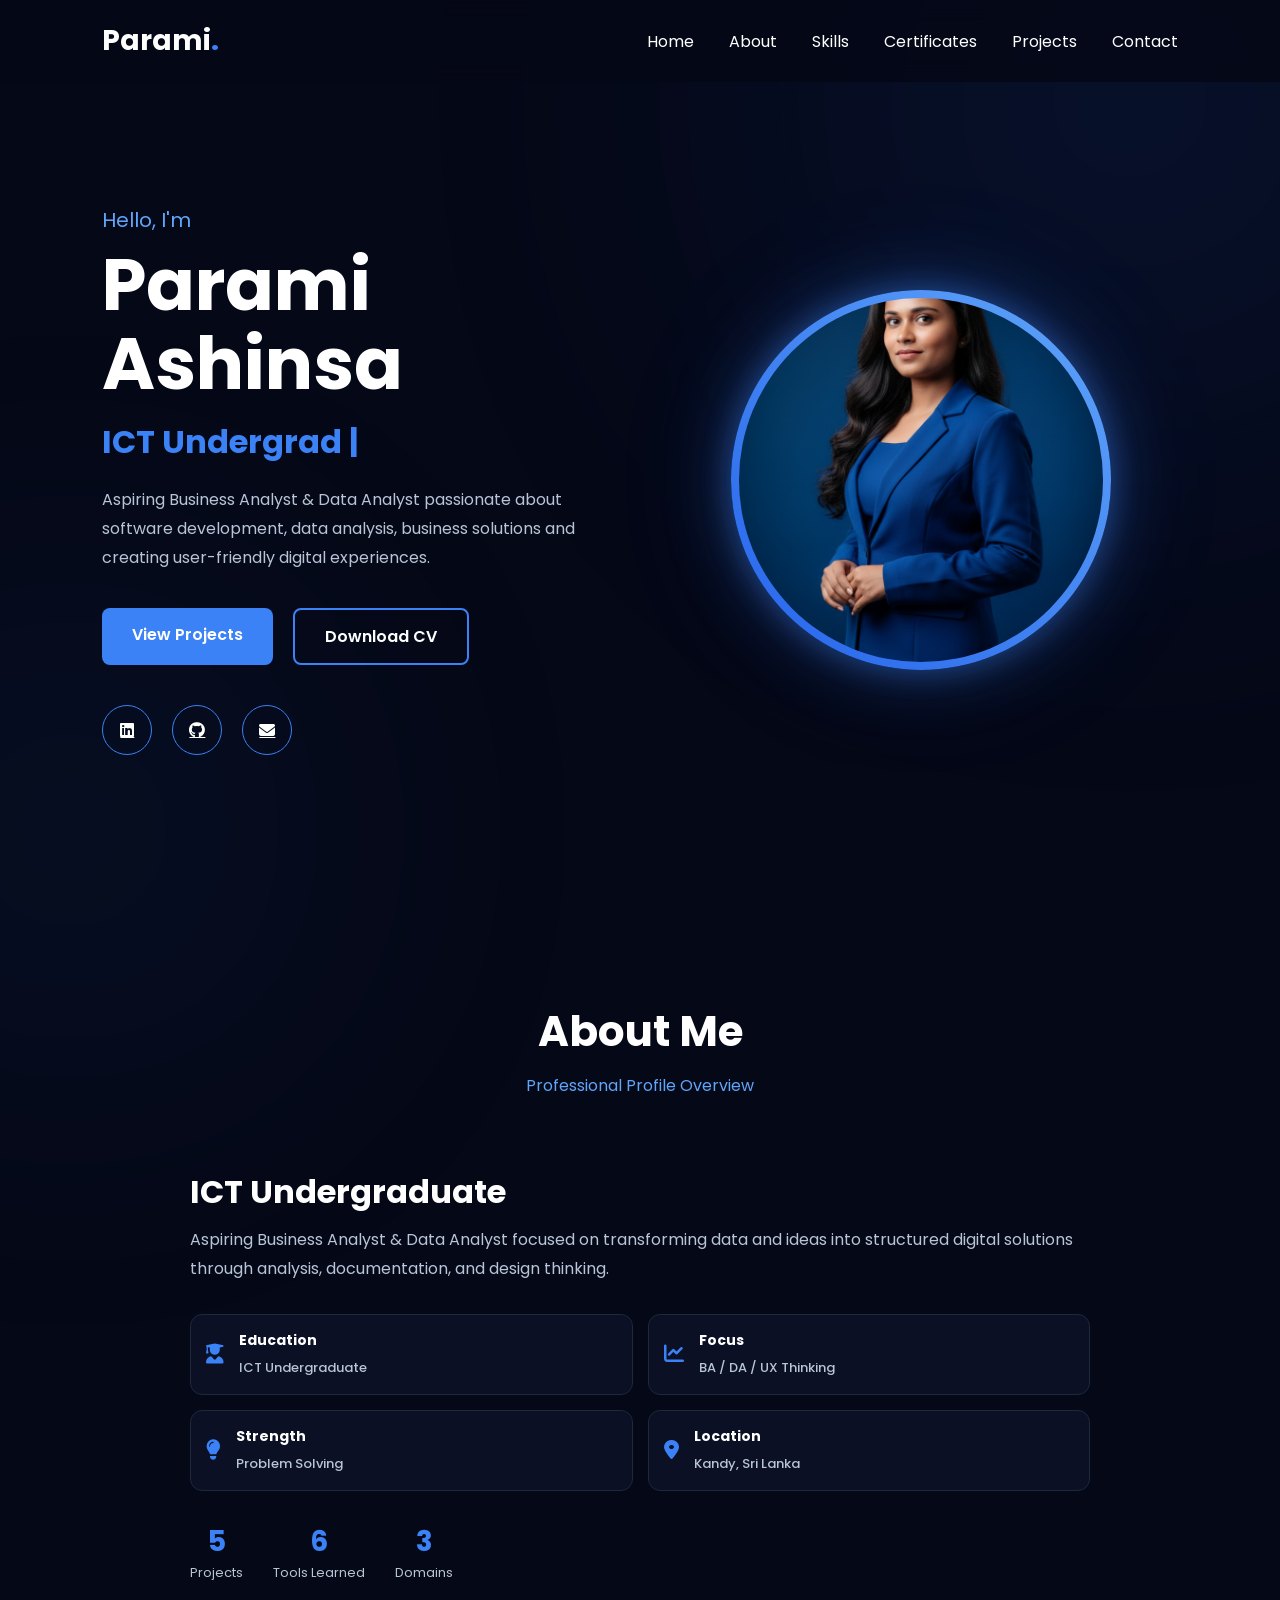
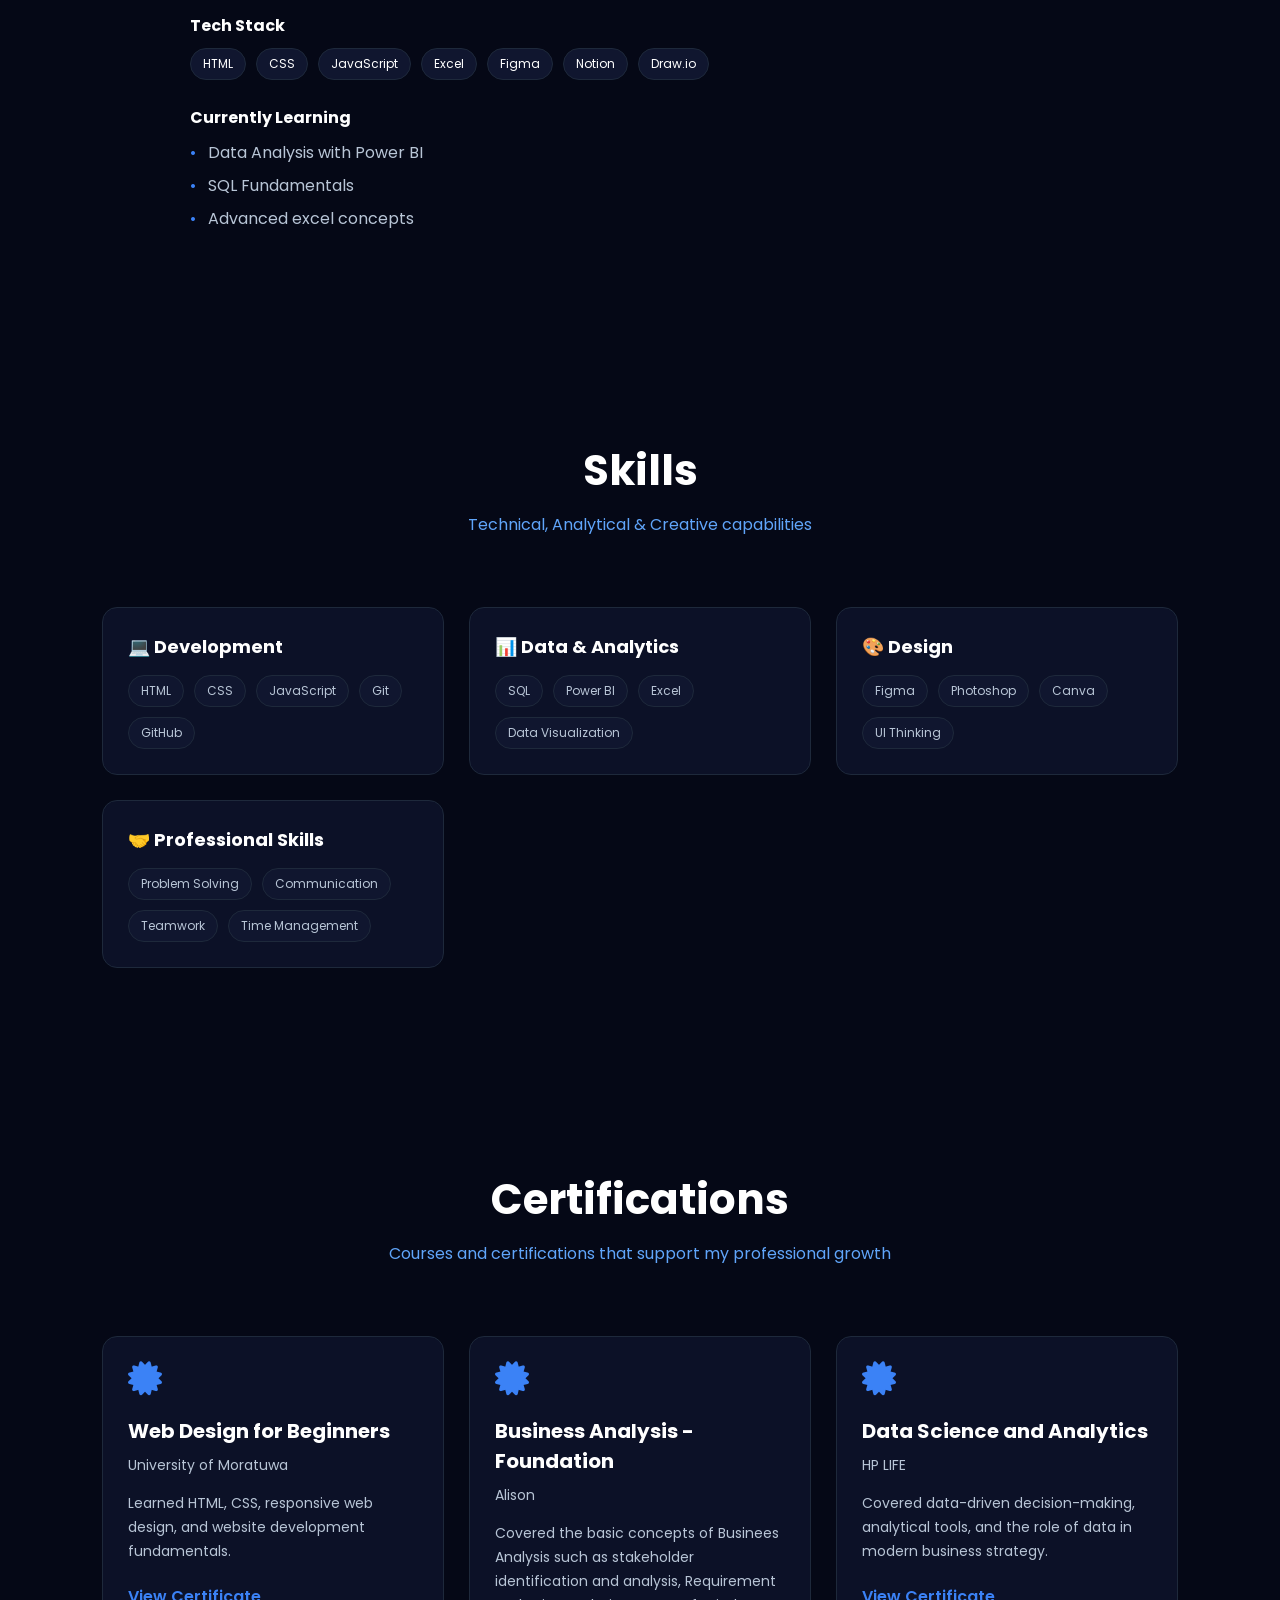
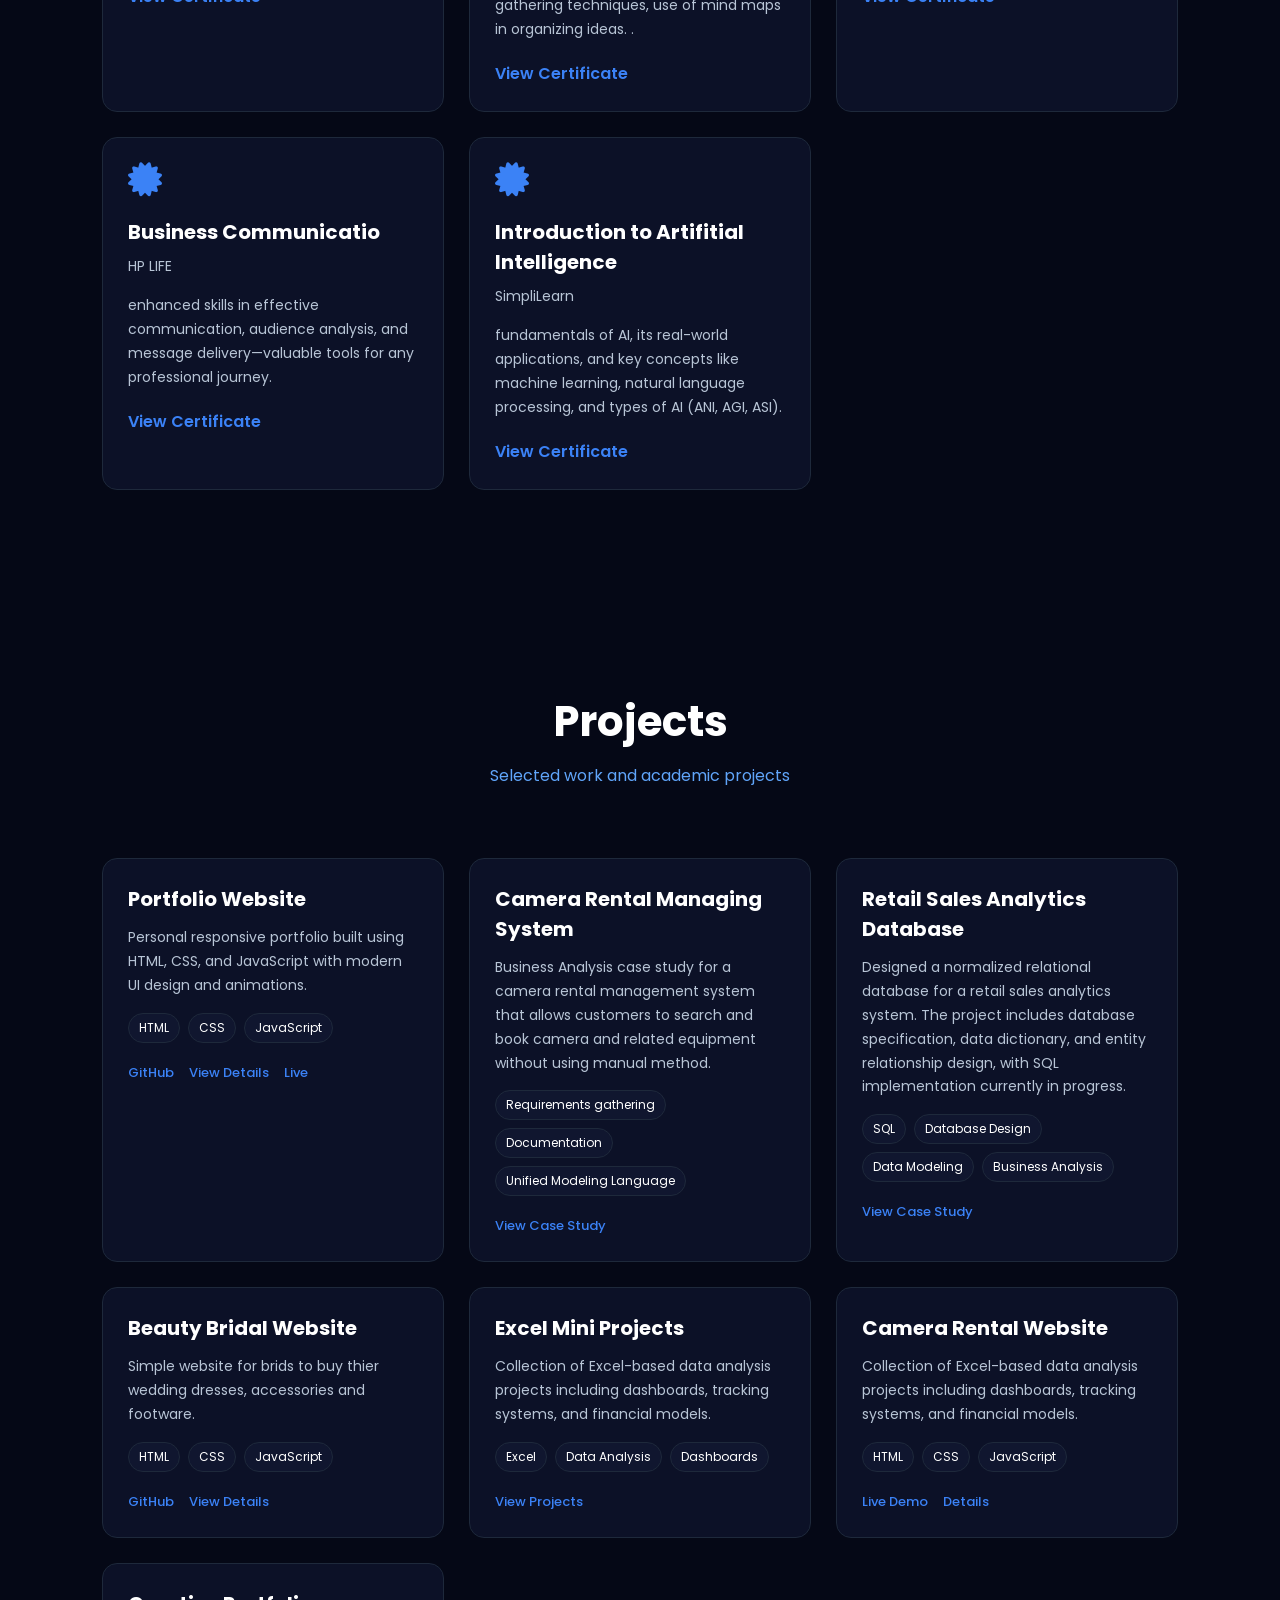
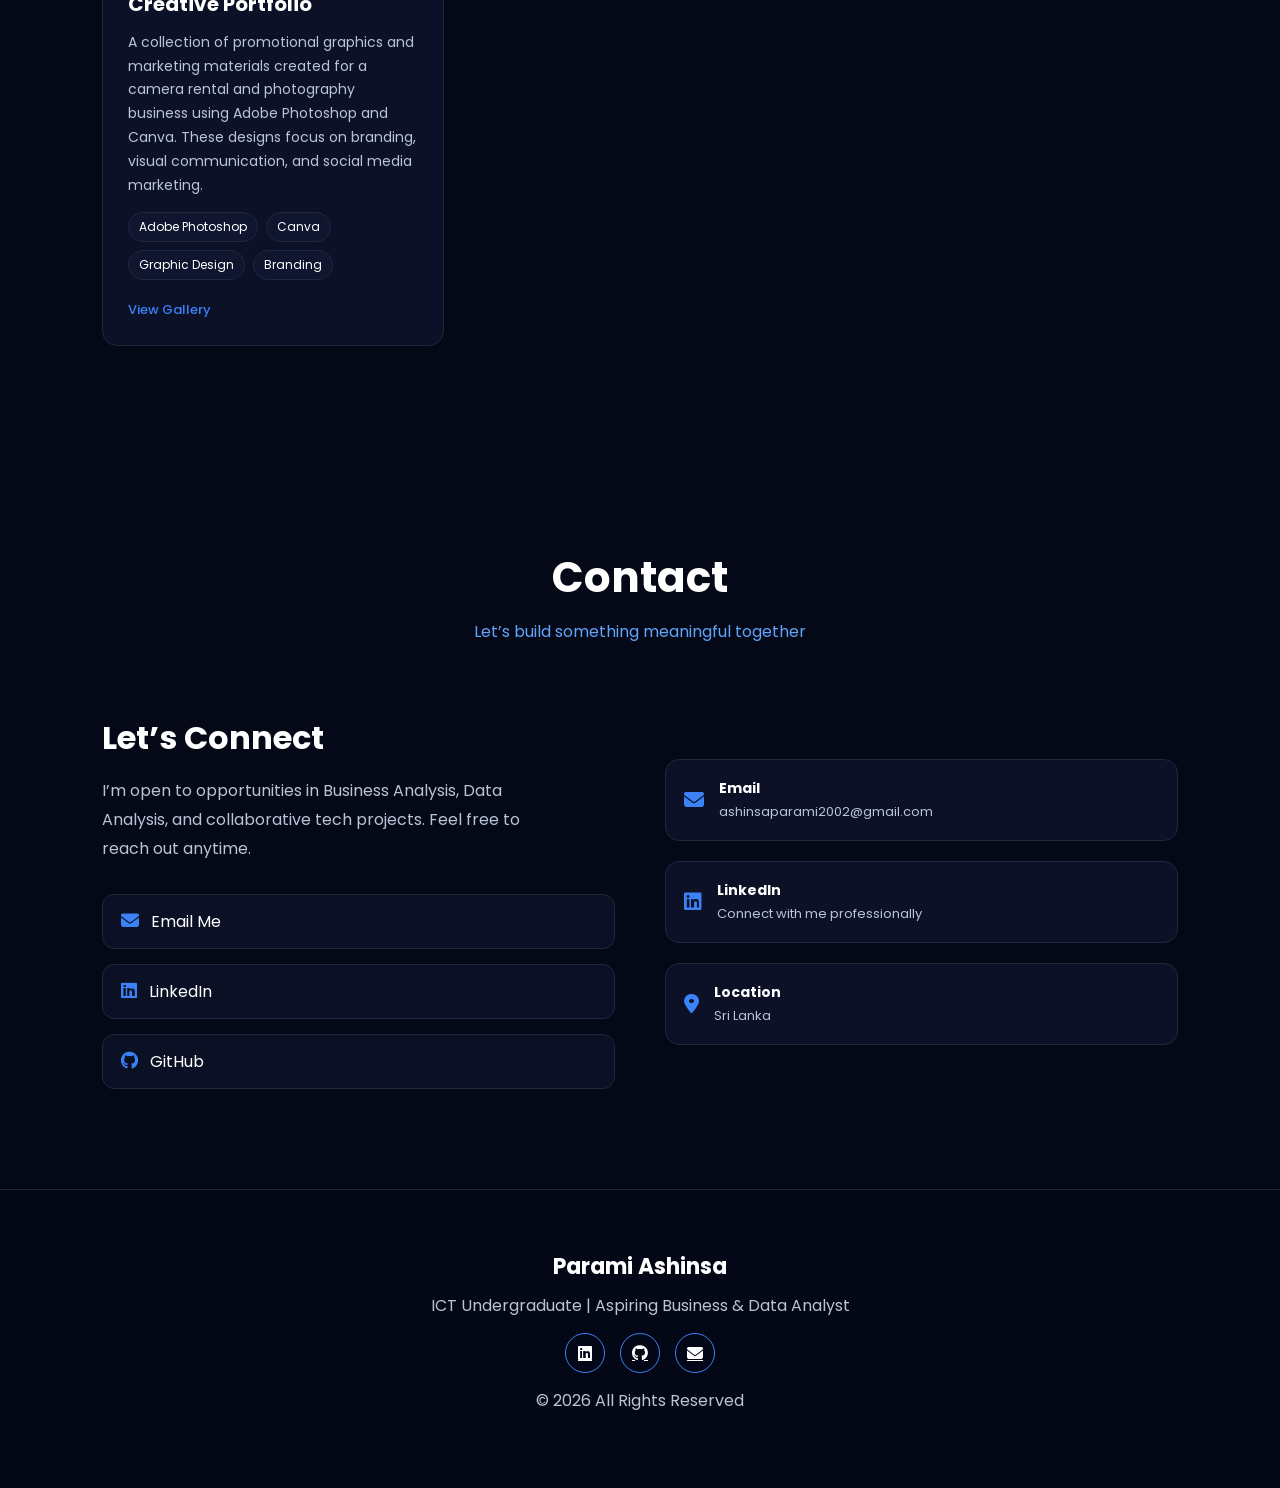
==== commit 1f5fb590: "creative portfolio" ====
--- a/index.html
+++ b/index.html
@@ -552,9 +552,50 @@
 
     </div>
 
+    <!-- PROJECT 6 - Creative Portfolio -->
+
+<div class="project-card">
+
+    <div class="project-content">
+
+        <h3>Creative Portfolio</h3>
+
+        <p>
+            A collection of promotional graphics and marketing materials
+            created for a camera rental and photography business using
+            Adobe Photoshop and Canva. These designs focus on branding,
+            visual communication, and social media marketing.
+        </p>
+
+        <div class="project-tags">
+
+            <span>Adobe Photoshop</span>
+            <span>Canva</span>
+            <span>Graphic Design</span>
+            <span>Branding</span>
+
+        </div>
+
+        <div class="project-links">
+
+            <a href="Projects/creative-portfolio.html">
+                View Gallery
+            </a>
+
+        </div>
+
+    </div>
+
 </div>
+
+</div>
+
+
+
    
 </section>
+
+
 
 <!-- ================= CONTACT ================= -->
 <section class="contact" id="contact">
--- a/css/styles.css
+++ b/css/styles.css
@@ -1396,6 +1396,46 @@
     color:white;
 
 }
+
+/*==========================
+    CREATIVE GALLERY
+==========================*/
+
+.creative-gallery{
+
+    display:grid;
+
+    grid-template-columns:repeat(auto-fit,minmax(300px,1fr));
+
+    gap:25px;
+
+    margin-top:30px;
+
+}
+
+.creative-gallery img{
+
+    width:100%;
+
+    border-radius:15px;
+
+    border:1px solid #1E293B;
+
+    transition:.35s;
+
+    cursor:pointer;
+
+}
+
+.creative-gallery img:hover{
+
+    transform:translateY(-8px);
+
+    border-color:#3B82F6;
+
+    box-shadow:0 0 25px rgba(59,130,246,.2);
+
+}
 /* ==========================
         FOOTER
 ========================== */
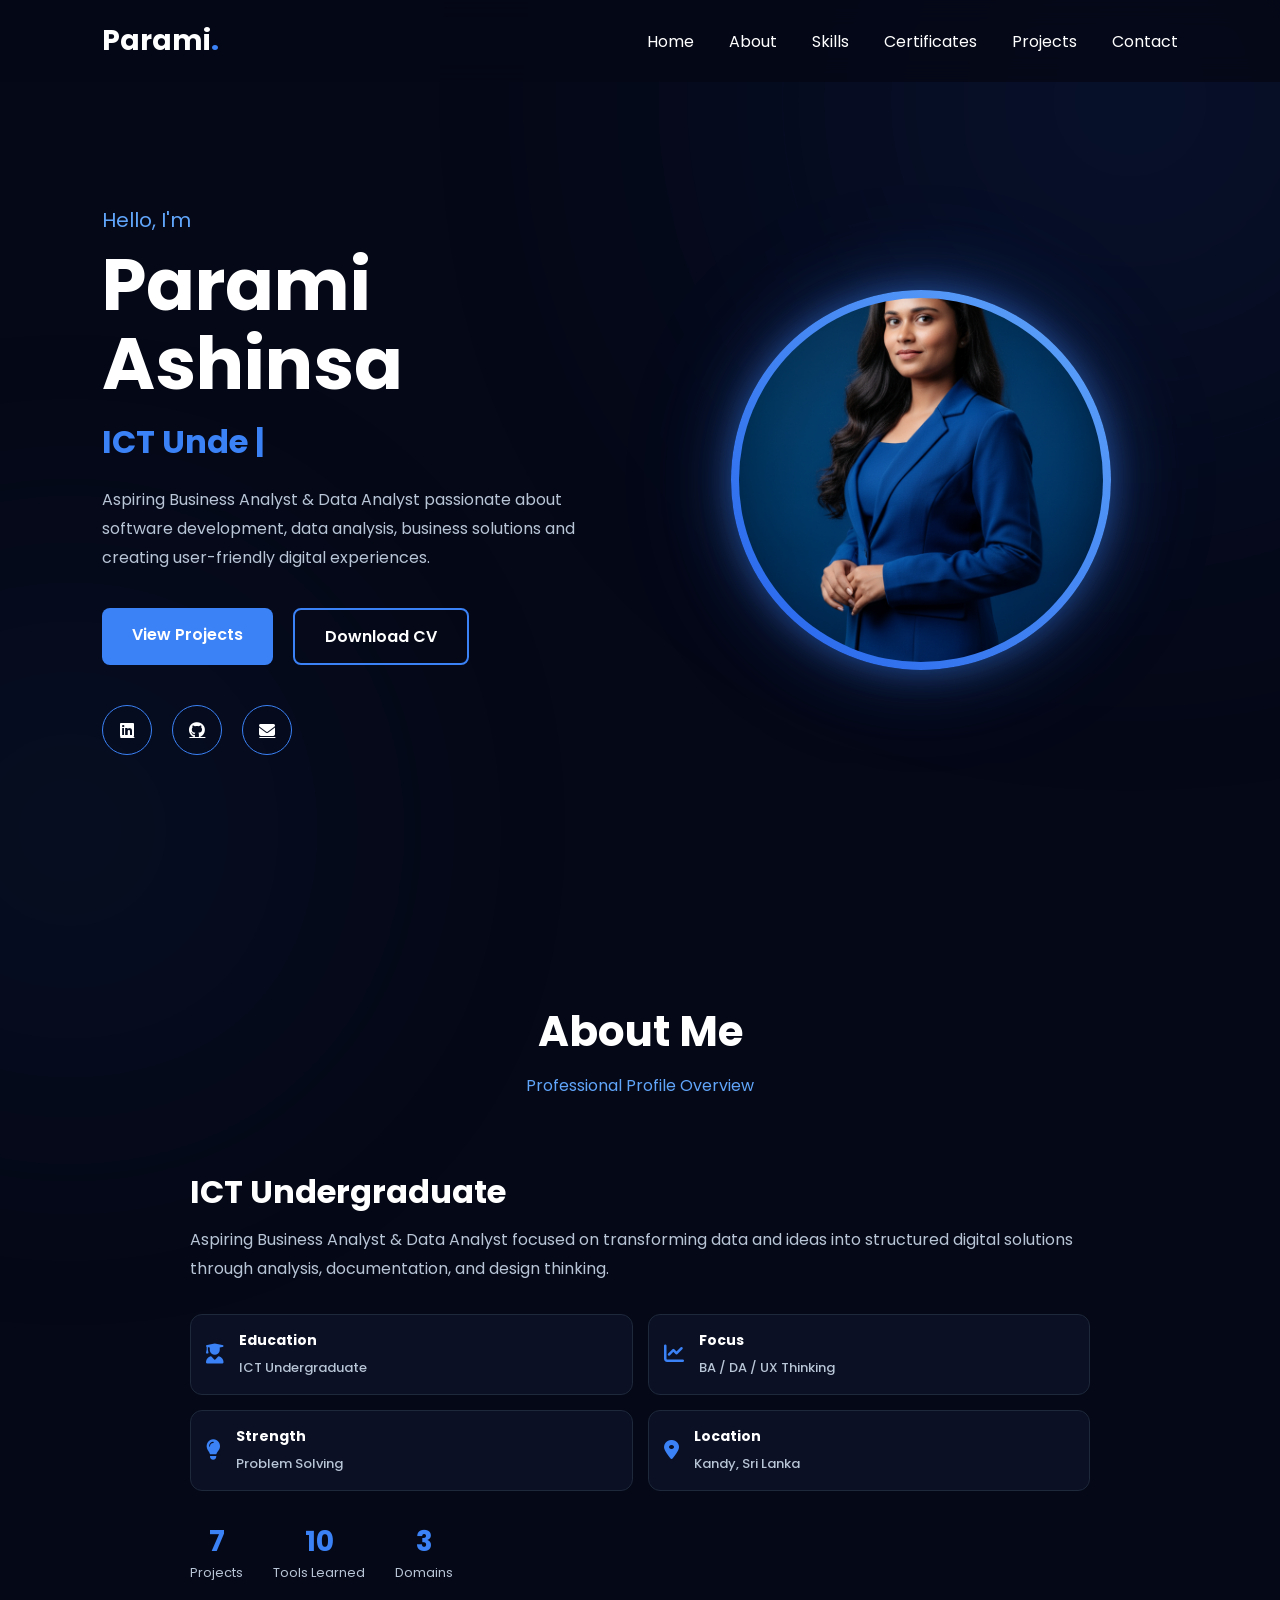
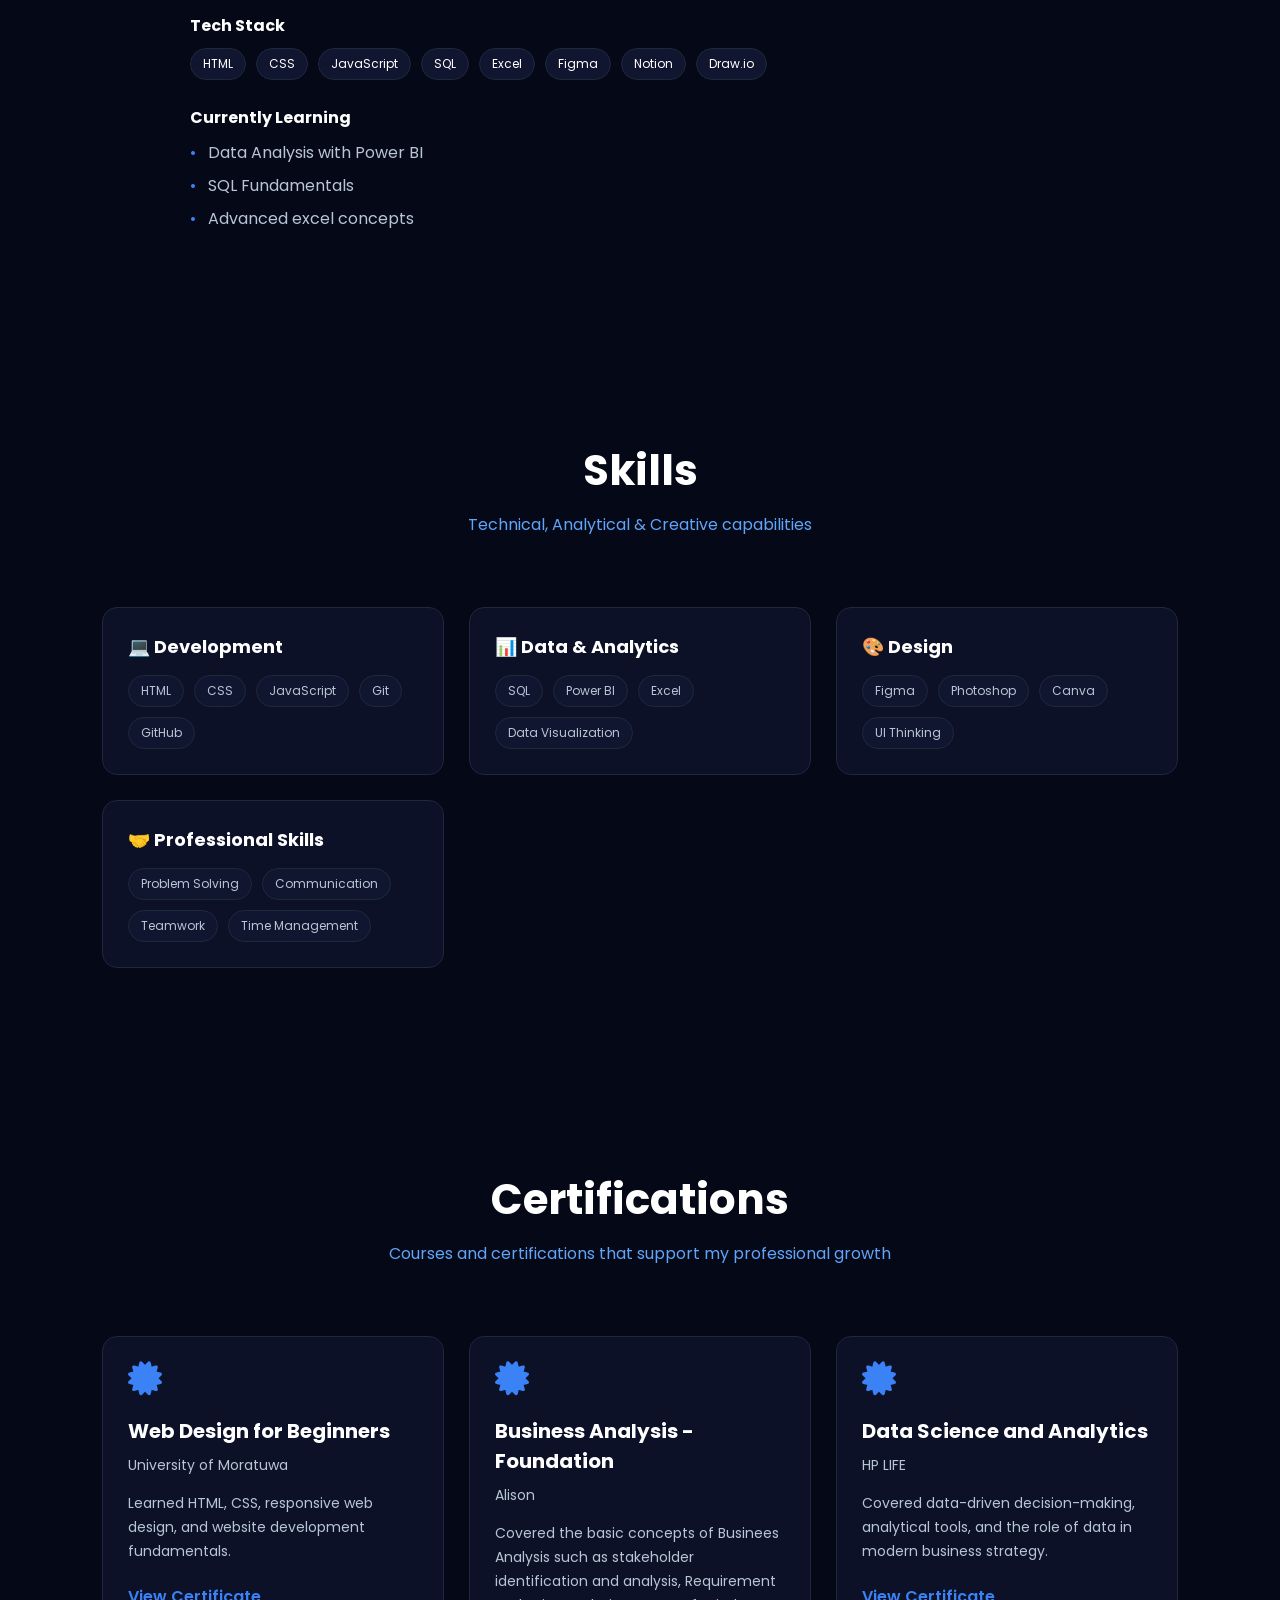
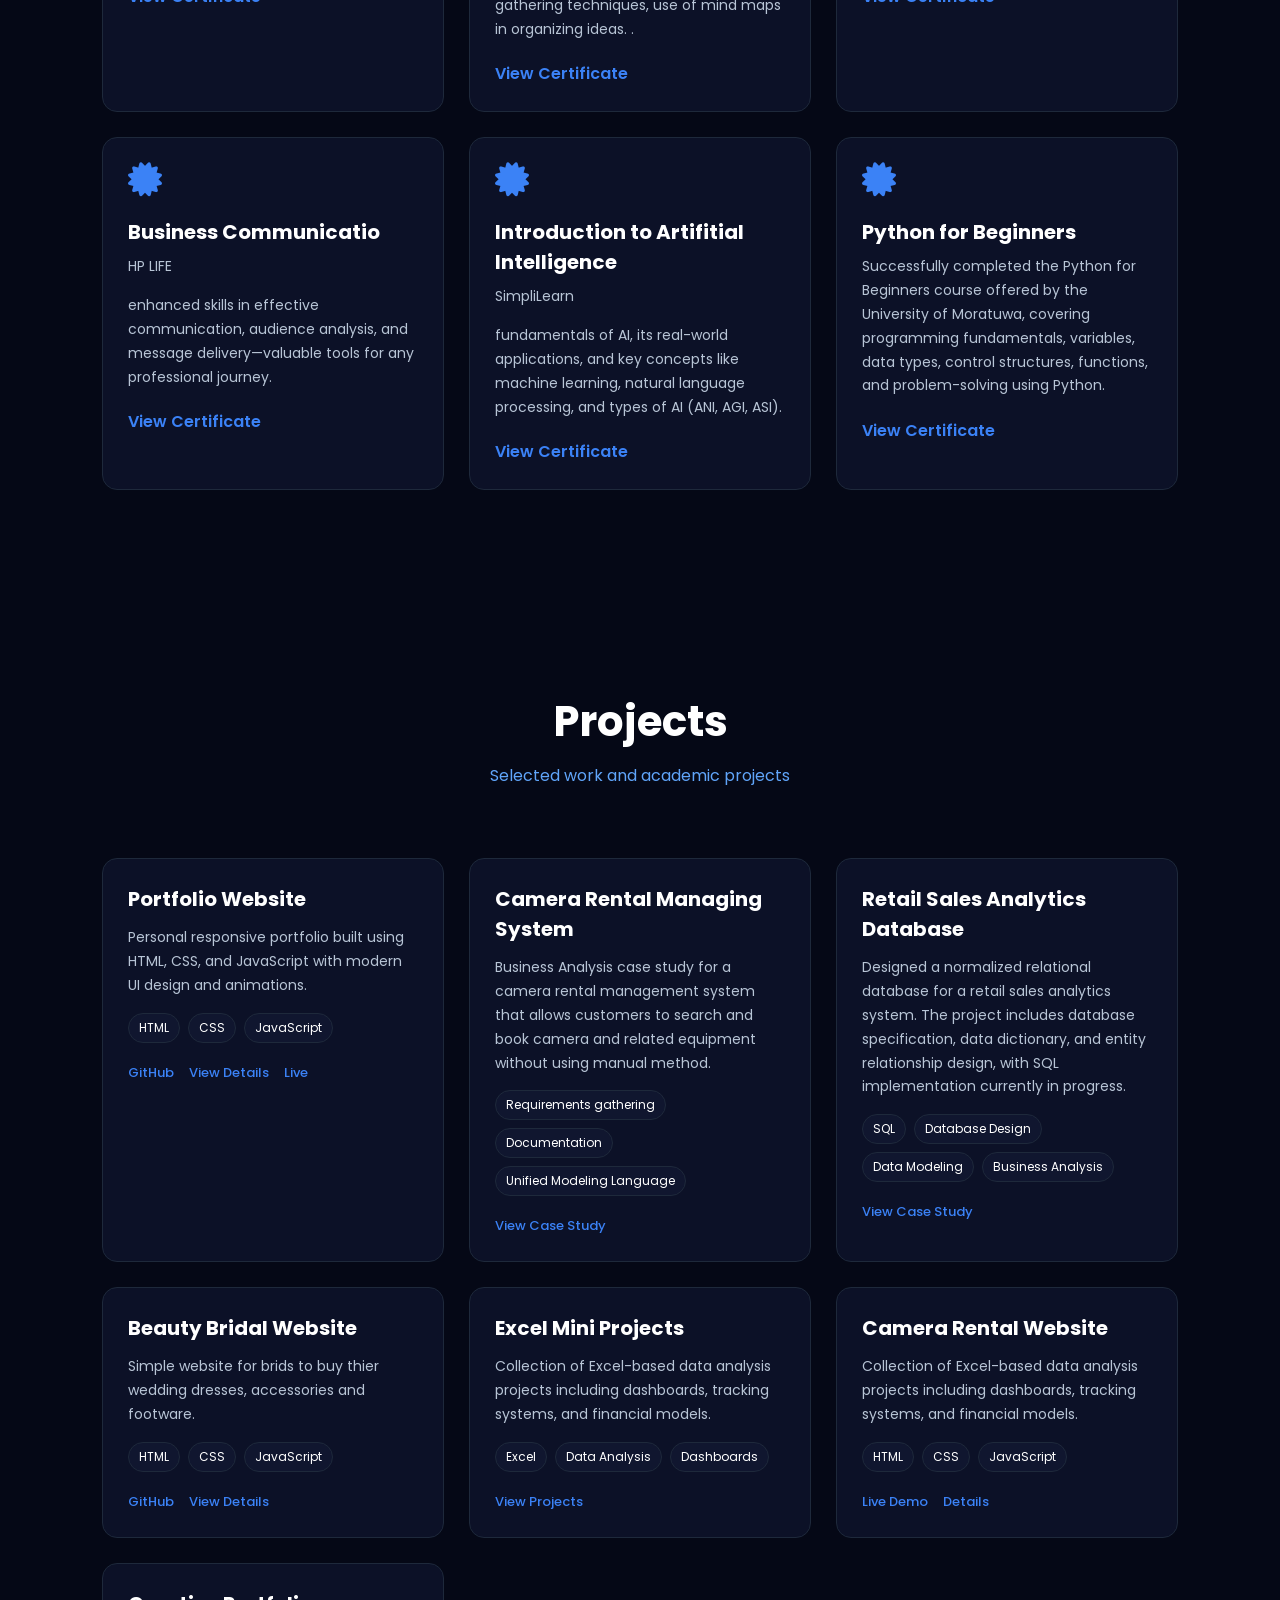
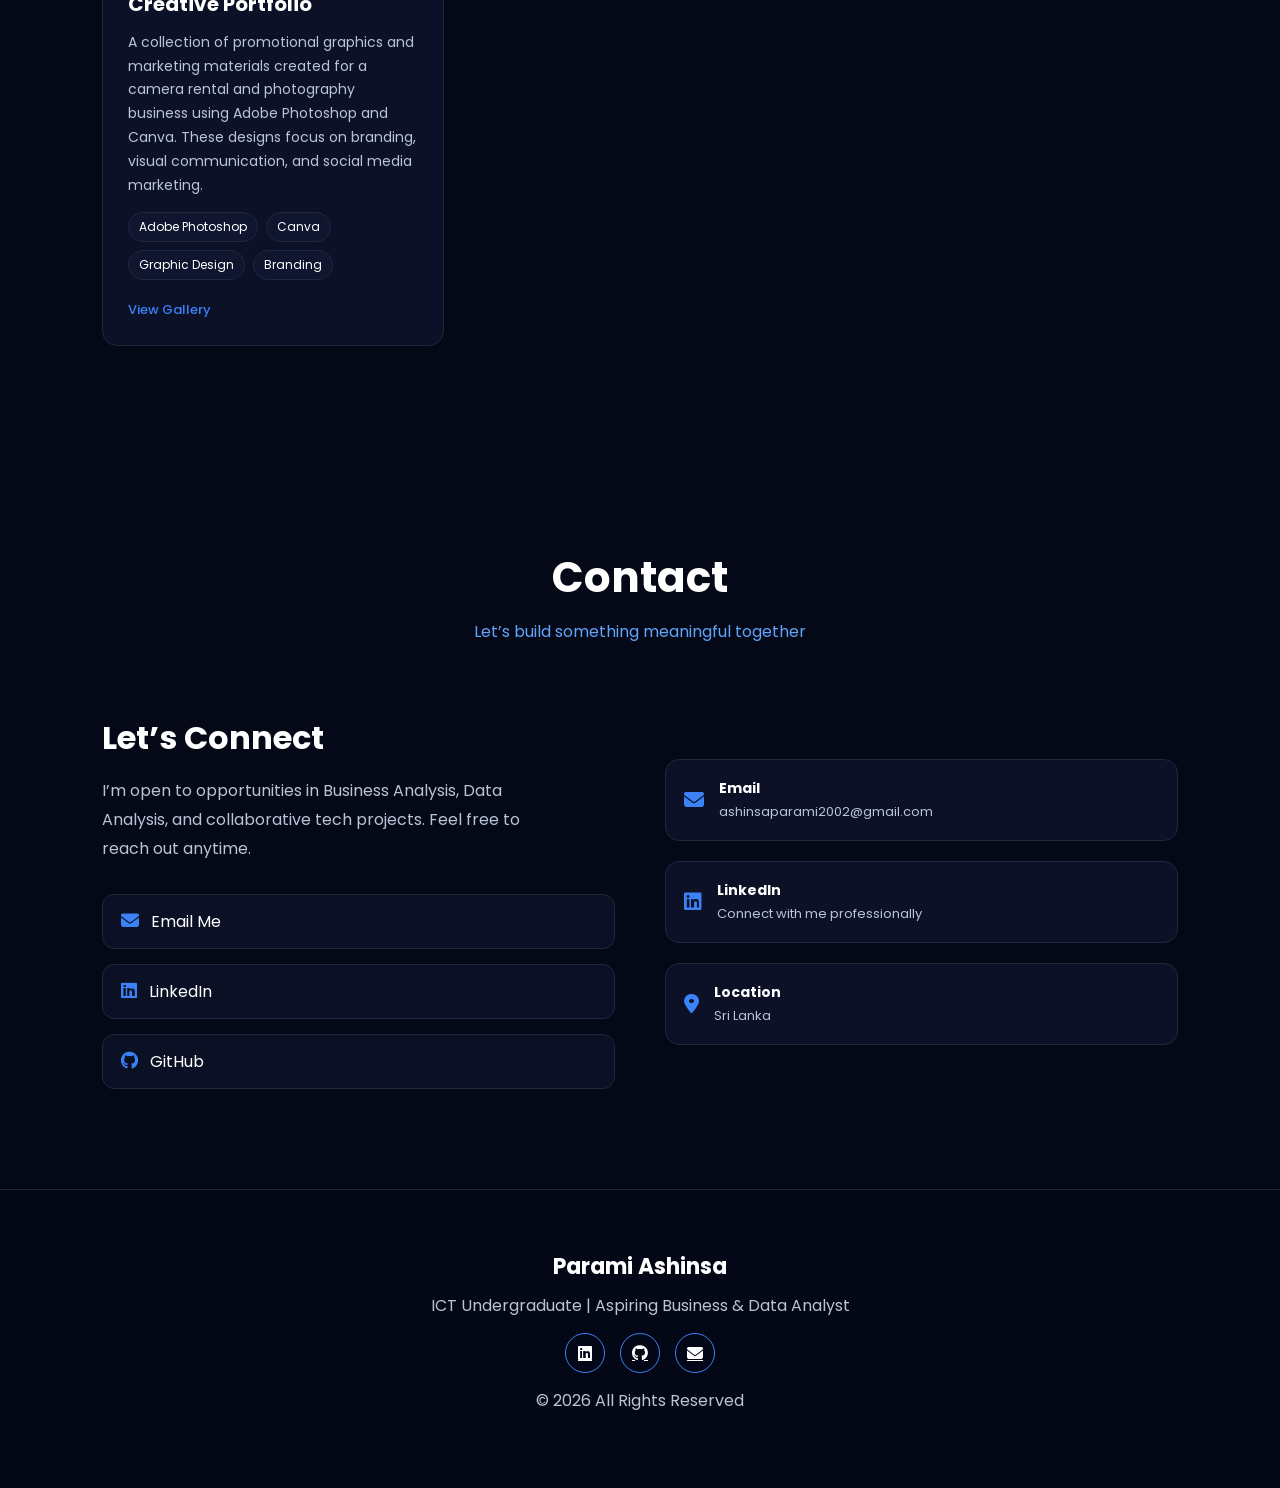
==== commit 96685a40: "updates" ====
--- a/index.html
+++ b/index.html
@@ -185,12 +185,12 @@
             <div class="counter-grid">
 
                 <div class="counter">
-                    <h3 class="count" data-target="5">0</h3>
+                    <h3 class="count" data-target="7">0</h3>
                     <p>Projects</p>
                 </div>
 
                 <div class="counter">
-                    <h3 class="count" data-target="6">0</h3>
+                    <h3 class="count" data-target="10">0</h3>
                     <p>Tools Learned</p>
                 </div>
 
@@ -209,6 +209,7 @@
                     <span>HTML</span>
                     <span>CSS</span>
                     <span>JavaScript</span>
+                    <span>SQL</span>
                     <span>Excel</span>
                     <span>Figma</span>
                     <span>Notion</span>
@@ -312,7 +313,7 @@
                 Learned HTML, CSS, responsive web design, and website development fundamentals.
             </p>
 
-            <a href="#" target="_blank">View Certificate</a>
+            <a href="Certificates/Web_Design_for_Beginners_E-Certificate.pdf" target="_blank">View Certificate</a>
         </div>
 
         <!-- Certificate 2 -->
@@ -380,9 +381,33 @@
             <a href="Certificates/Simplilearn_AIcertificate.pdf" target="_blank">View Certificate</a>
         </div>
 
-    </div>
+        <!--Certificate 5-->
+
+        <div class="certificate-card">
+            <i class="fas fa-certificate"></i>
+
+        <div class="cert-content">
+
+        <h3>Python for Beginners</h3>
+
+        <p>
+            Successfully completed the Python for Beginners course offered by
+            the University of Moratuwa, covering programming fundamentals,
+            variables, data types, control structures, functions, and problem-solving
+            using Python.
+        </p>
+
+        <a href="Certificates/Python_for_Beginners_E-Certificate.pdf" target="_blank"> View Certificate </a>
+
+    </div>
+
+</div>
+
+</div>
 
 </section>
+
+<!--PROJECTS SECTION-->
 
 <section class="projects" id="projects">
 
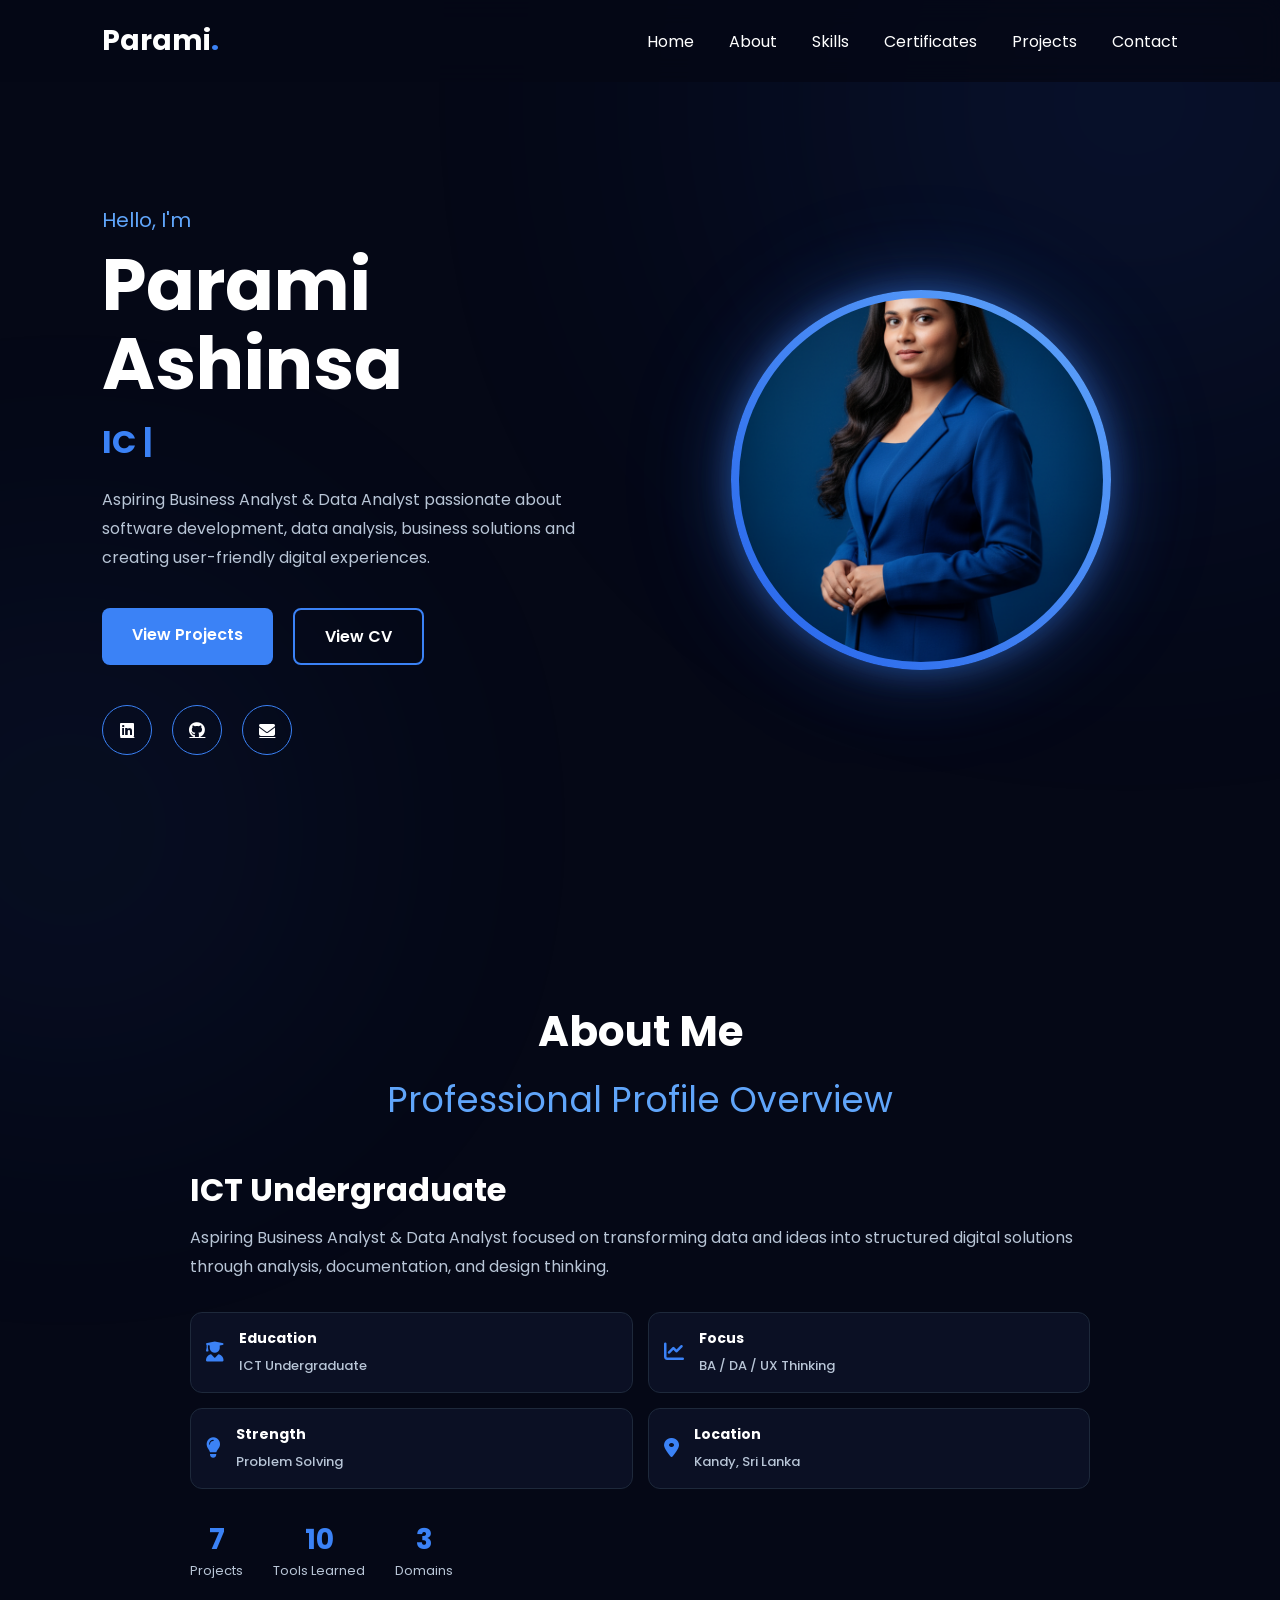
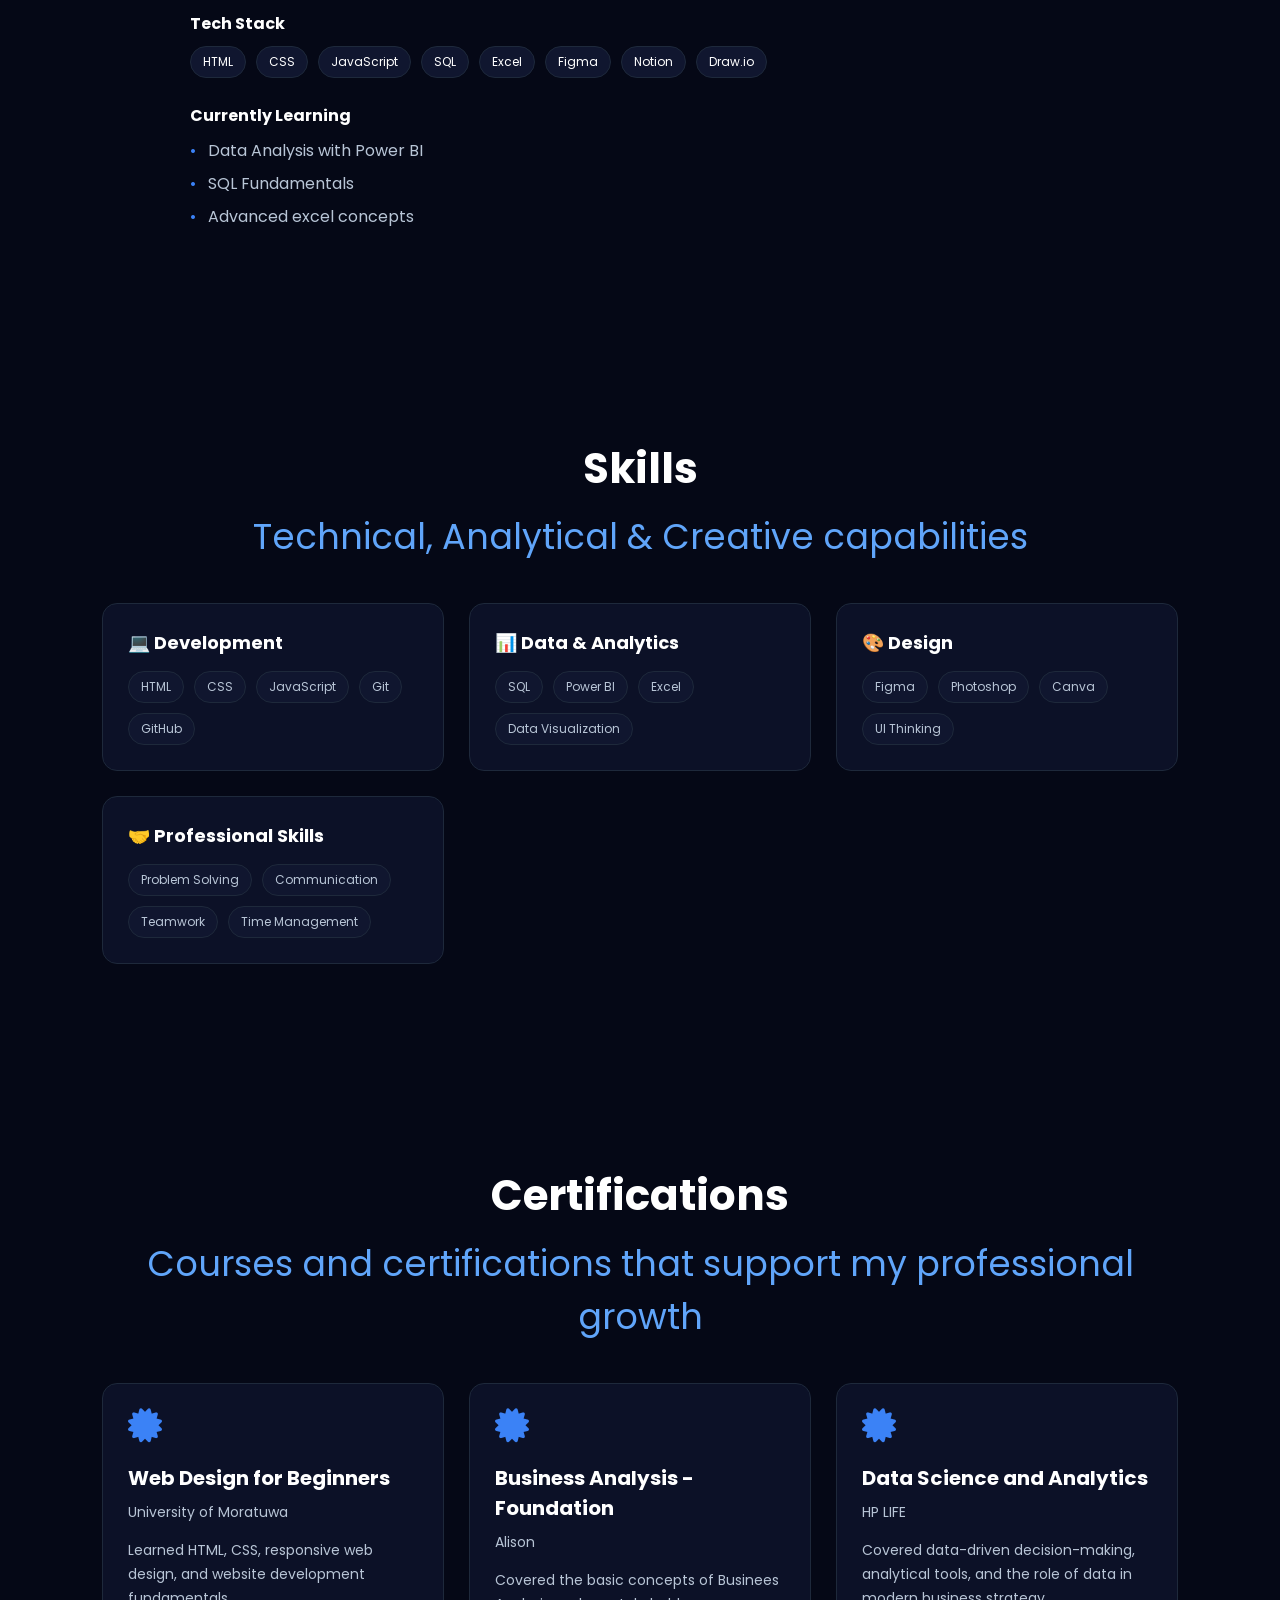
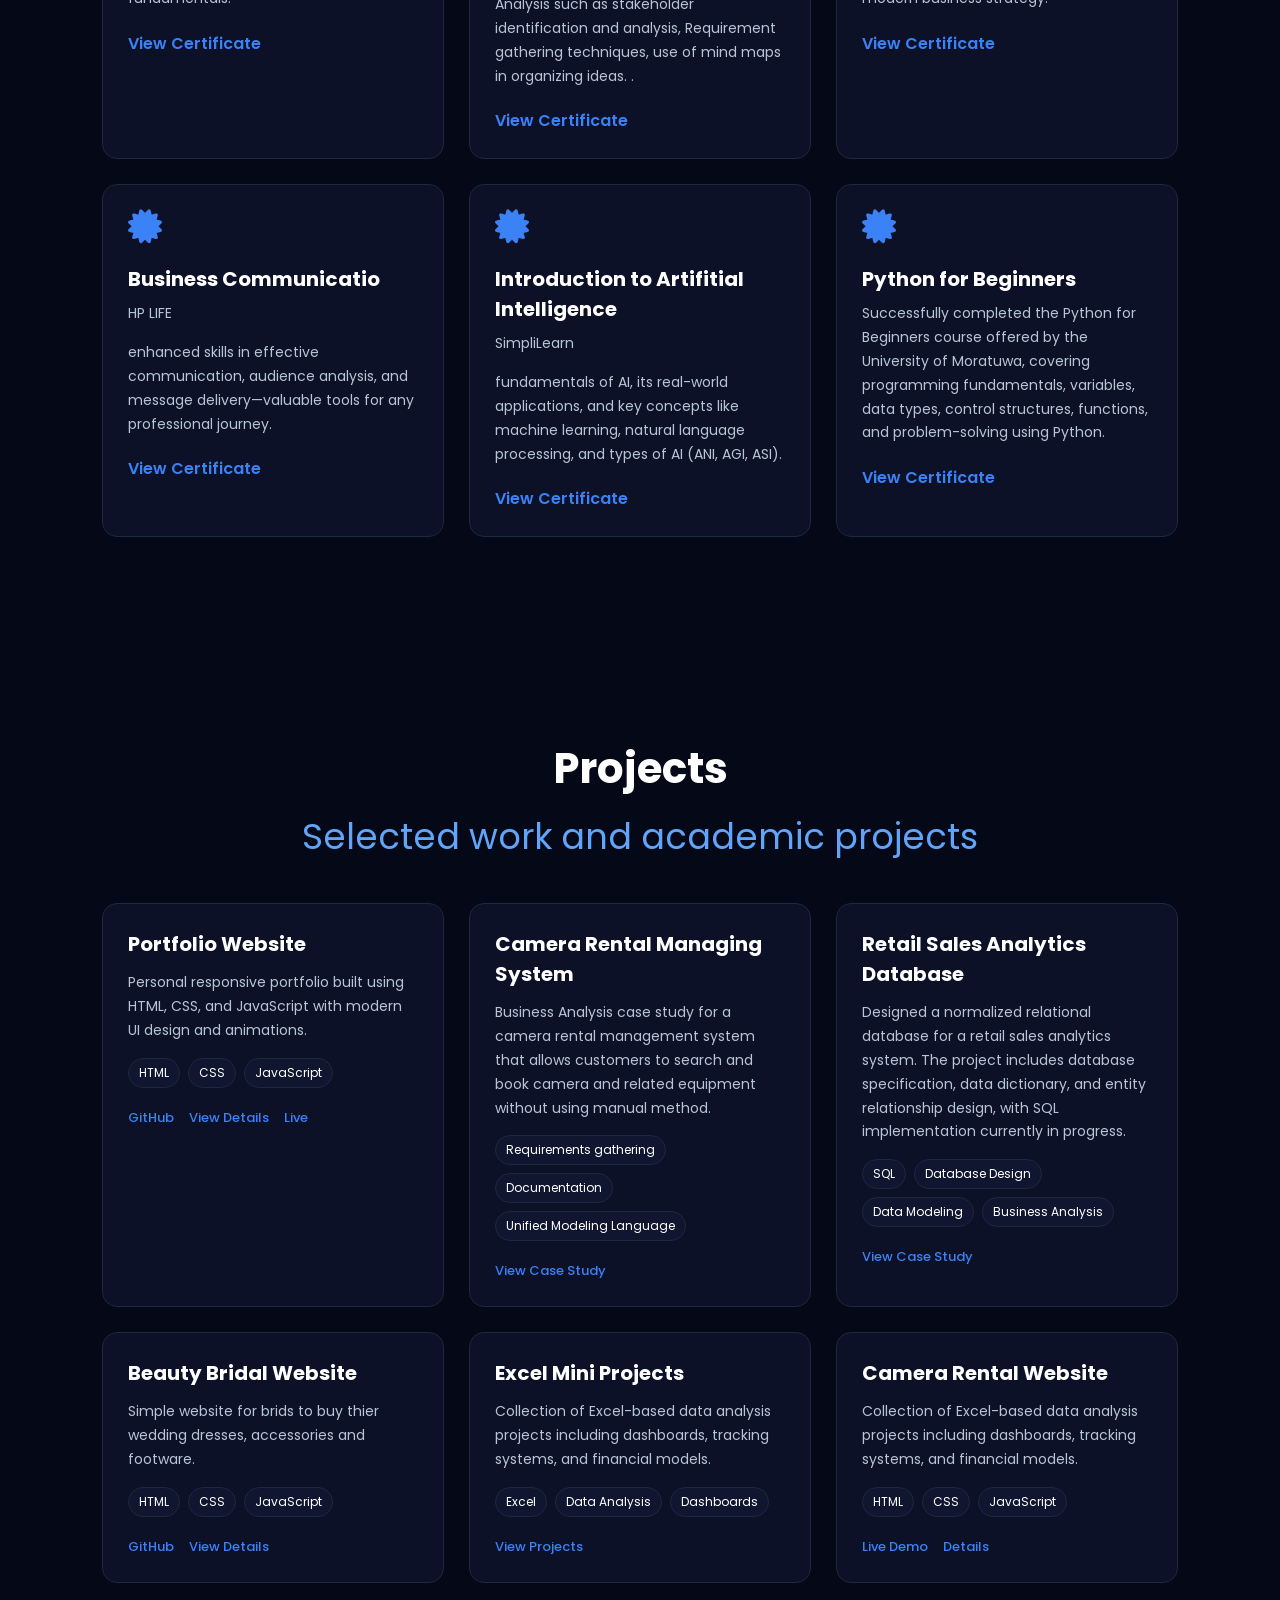
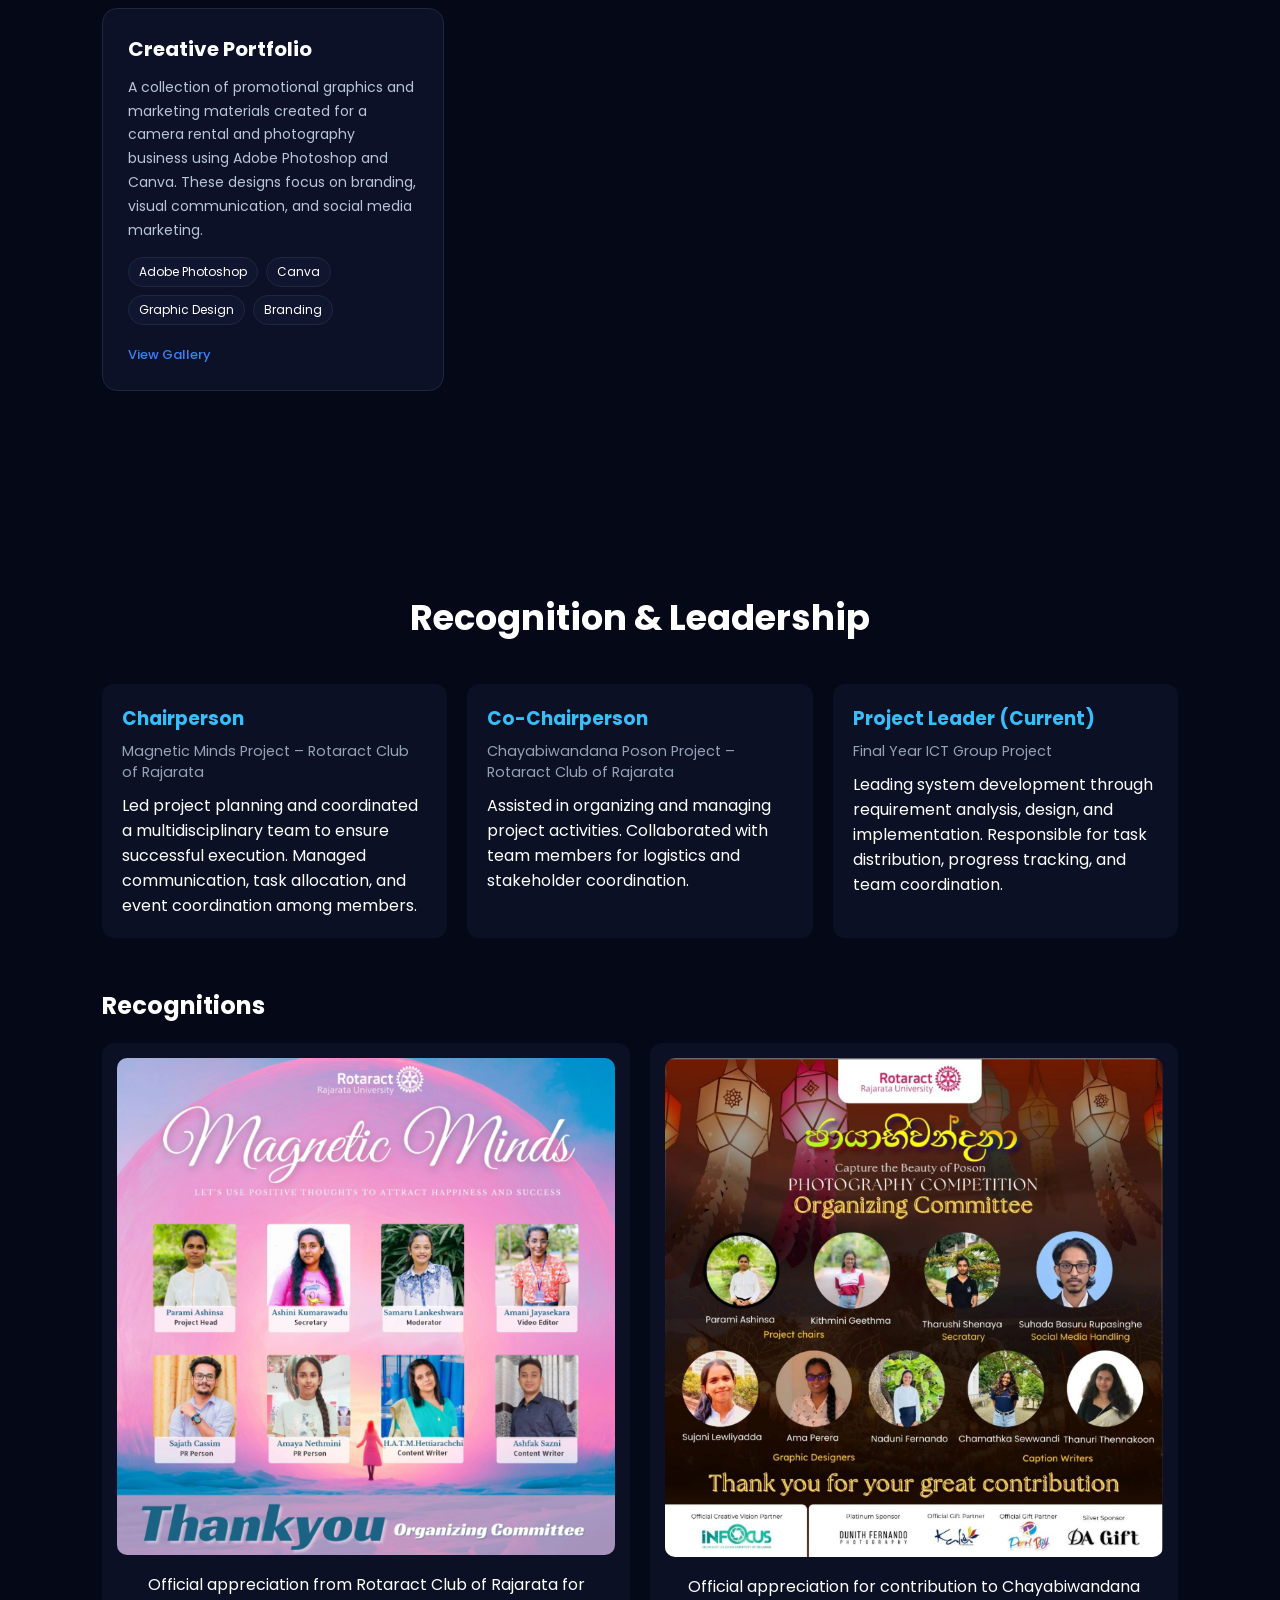
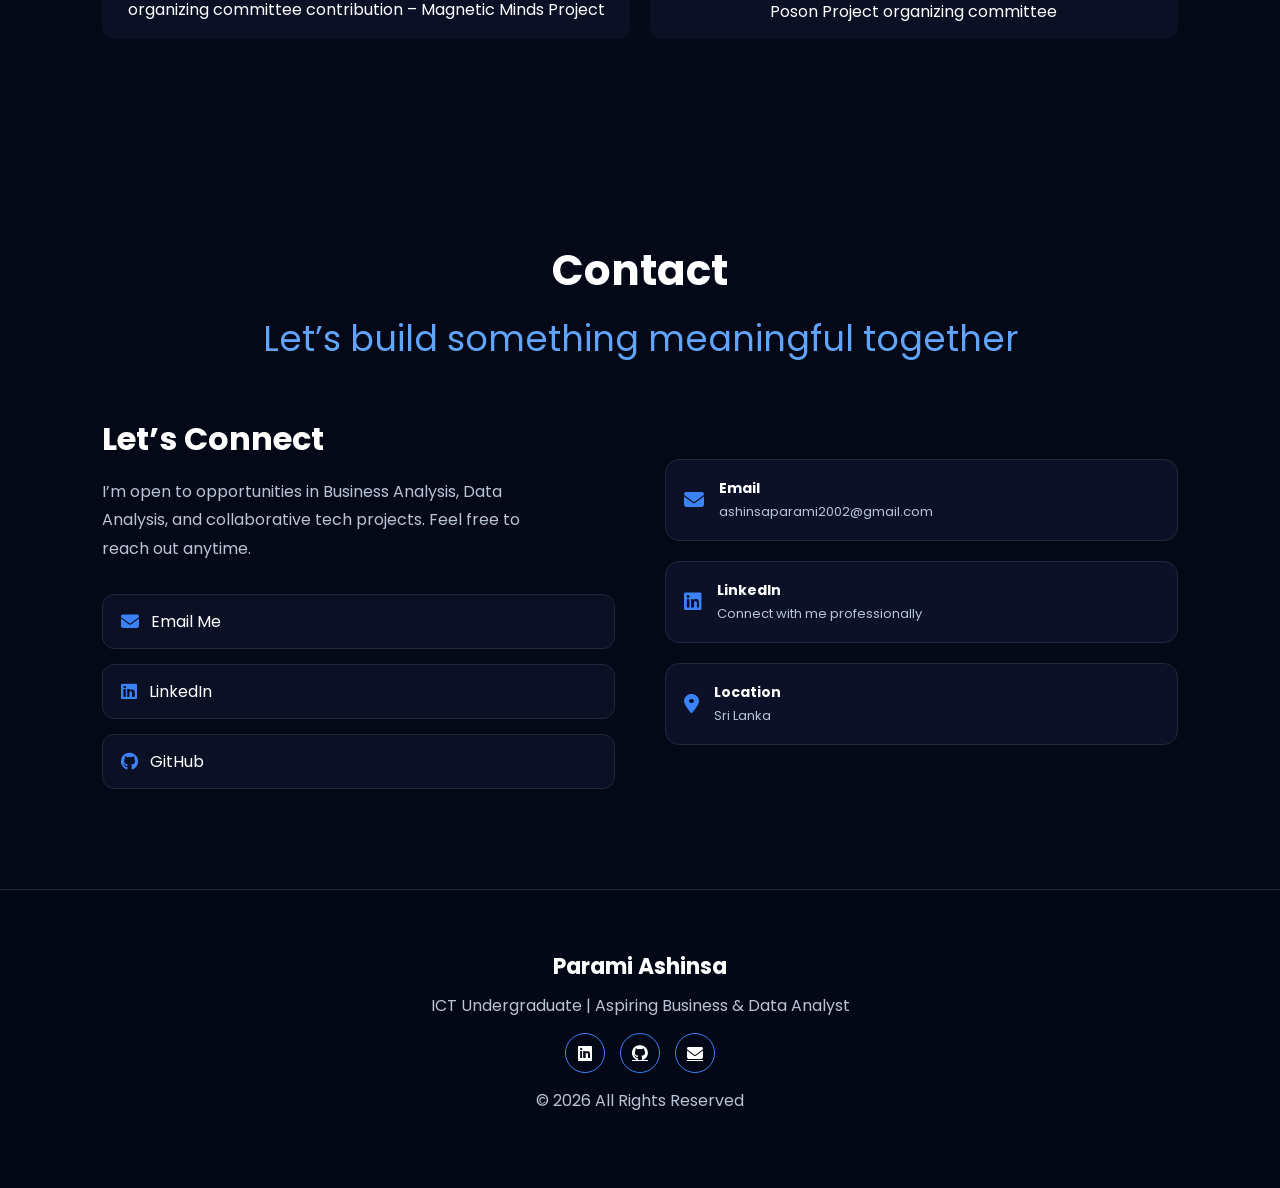
==== commit b016efac: "added the recognition and leadership section" ====
--- a/index.html
+++ b/index.html
@@ -86,8 +86,8 @@
                 View Projects
             </a>
 
-            <a href="documents/Kavi_CV.pdf" class="btn secondary-btn" download>
-                Download CV
+            <a href="CV.pdf" class="btn secondary-btn" download>
+                View CV
             </a>
 
         </div>
@@ -614,11 +614,68 @@
 </div>
 
 </div>
-
-
-
-   
+  
 </section>
+
+<section id="leadership" class="leadership-section">
+    <div class="container">
+        <h2 class="section-title">Recognition & Leadership</h2>
+
+        <div class="leadership-grid">
+
+            <!-- Leadership Card 1 -->
+            <div class="leadership-card">
+                <h3>Chairperson</h3>
+                <p class="org">Magnetic Minds Project – Rotaract Club of Rajarata</p>
+                <p>
+                    Led project planning and coordinated a multidisciplinary team to ensure successful execution.
+                    Managed communication, task allocation, and event coordination among members.
+                </p>
+            </div>
+
+            <!-- Leadership Card 2 -->
+            <div class="leadership-card">
+                <h3>Co-Chairperson</h3>
+                <p class="org">Chayabiwandana Poson Project – Rotaract Club of Rajarata</p>
+                <p>
+                    Assisted in organizing and managing project activities.
+                    Collaborated with team members for logistics and stakeholder coordination.
+                </p>
+            </div>
+
+            <!-- Current Role -->
+            <div class="leadership-card">
+                <h3>Project Leader (Current)</h3>
+                <p class="org">Final Year ICT Group Project</p>
+                <p>
+                    Leading system development through requirement analysis, design, and implementation.
+                    Responsible for task distribution, progress tracking, and team coordination.
+                </p>
+            </div>
+
+        </div>
+
+        <!-- Recognition Section -->
+        <h3 class="sub-title">Recognitions</h3>
+
+        <div class="recognition-grid">
+
+            <div class="recognition-card">
+                <img src="images/rotaract_flyer.png" alt="Magnetic Minds Recognition">
+                <p>Official appreciation from Rotaract Club of Rajarata for organizing committee contribution – Magnetic Minds Project</p>
+            </div>
+
+            <div class="recognition-card">
+                <img src="images/rotaract_flyer1.png" alt="Poson Project Recognition">
+                <p>Official appreciation for contribution to Chayabiwandana Poson Project organizing committee</p>
+            </div>
+
+        </div>
+
+    </div>
+</section>
+
+
 
 
 
--- a/css/styles.css
+++ b/css/styles.css
@@ -1436,6 +1436,75 @@
     box-shadow:0 0 25px rgba(59,130,246,.2);
 
 }
+
+/*==========================
+    CREATIVE GALLERY
+==========================*/
+
+
+.leadership-section {
+    padding: 100px 8%;
+    color: #fff;
+}
+
+.section-title {
+    text-align: center;
+    font-size: 2.2rem;
+    margin-bottom: 40px;
+}
+
+.leadership-grid {
+    display: grid;
+    grid-template-columns: repeat(auto-fit, minmax(250px, 1fr));
+    gap: 20px;
+    margin-bottom: 50px;
+}
+
+.leadership-card {
+    background: rgba(16,22,47,0.6);
+    padding: 20px;
+    border-radius: 12px;
+    transition: 0.3s;
+}
+
+.leadership-card:hover {
+    transform: translateY(-5px);
+}
+
+.leadership-card h3 {
+    margin-bottom: 8px;
+    color: #38bdf8;
+}
+
+.org {
+    font-size: 0.9rem;
+    color: #94a3b8;
+    margin-bottom: 10px;
+}
+
+.sub-title {
+    margin: 30px 0 20px;
+    font-size: 1.5rem;
+}
+
+.recognition-grid {
+    display: grid;
+    grid-template-columns: repeat(auto-fit, minmax(220px, 1fr));
+    gap: 20px;
+}
+
+.recognition-card {
+    background: rgba(16,22,47,0.6);
+    padding: 15px;
+    border-radius: 12px;
+    text-align: center;
+}
+
+.recognition-card img {
+    width: 100%;
+    border-radius: 10px;
+    margin-bottom: 10px;
+}
 /* ==========================
         FOOTER
 ========================== */
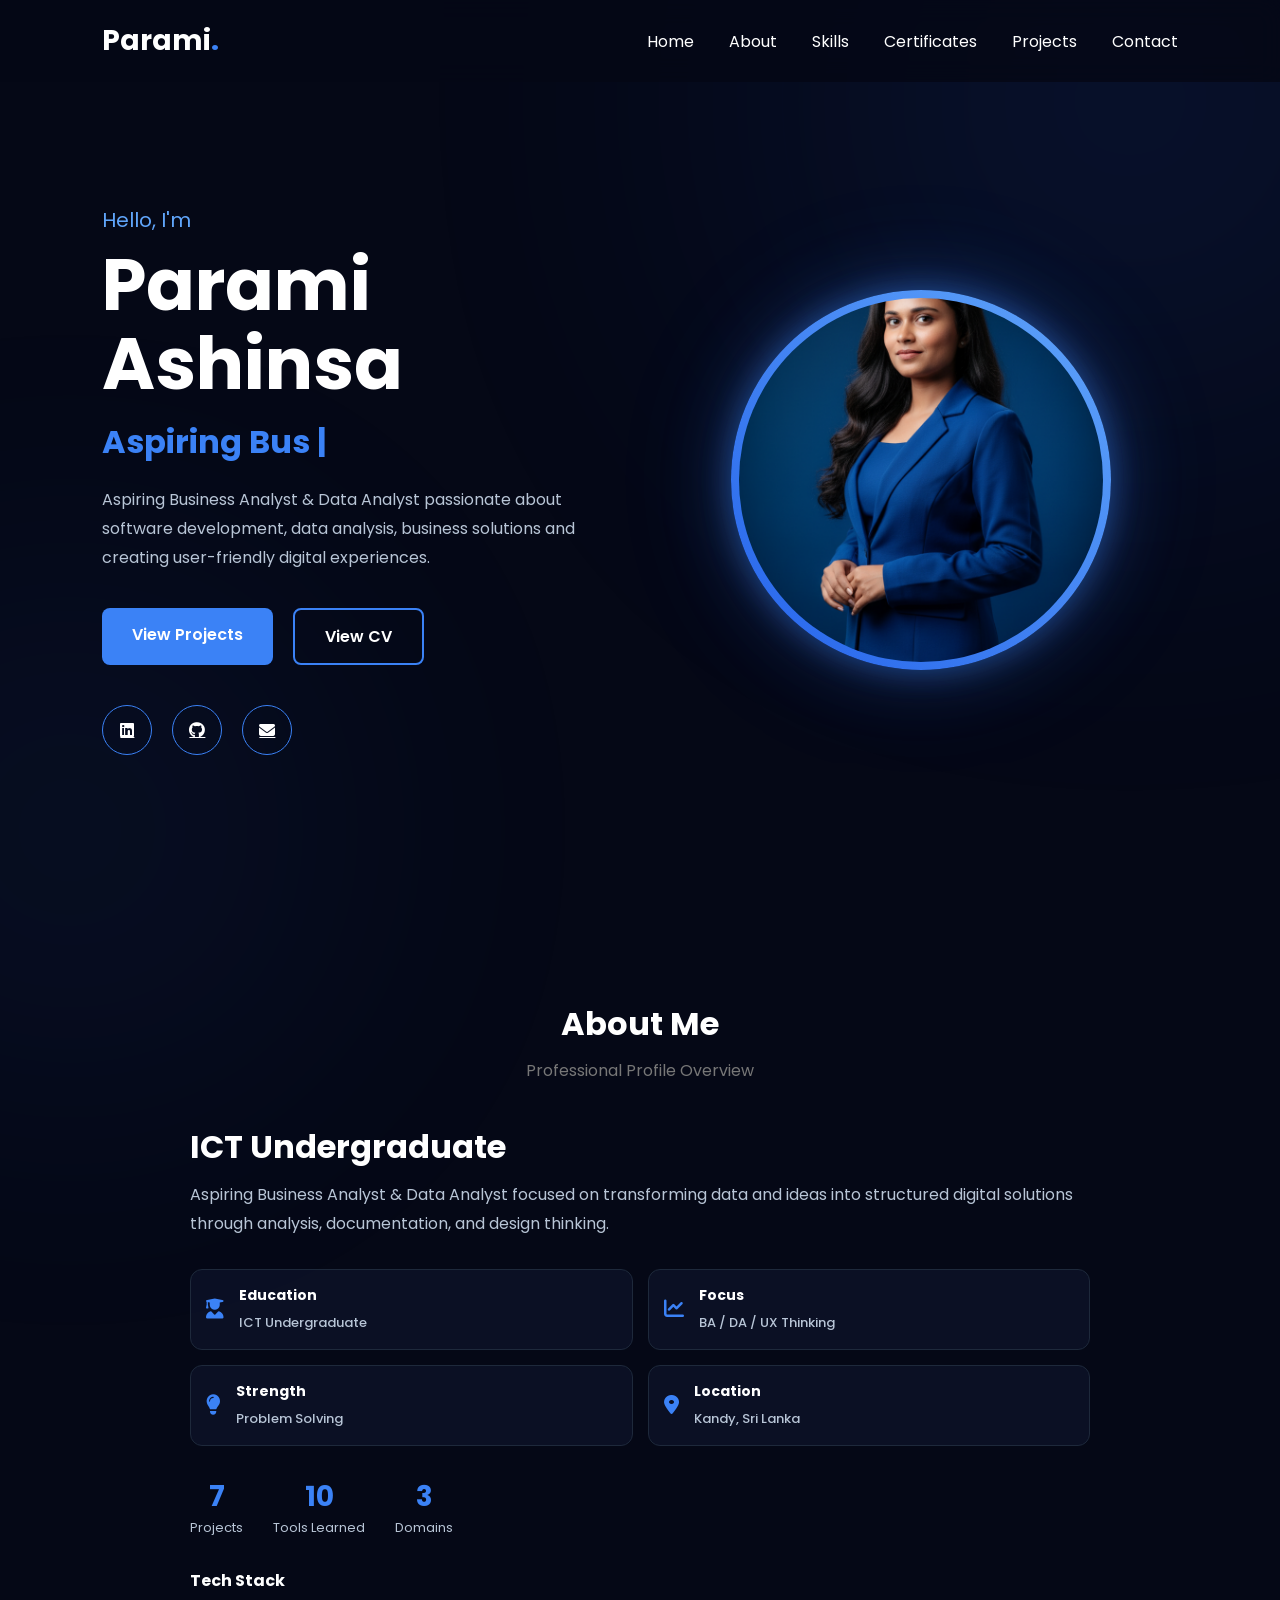
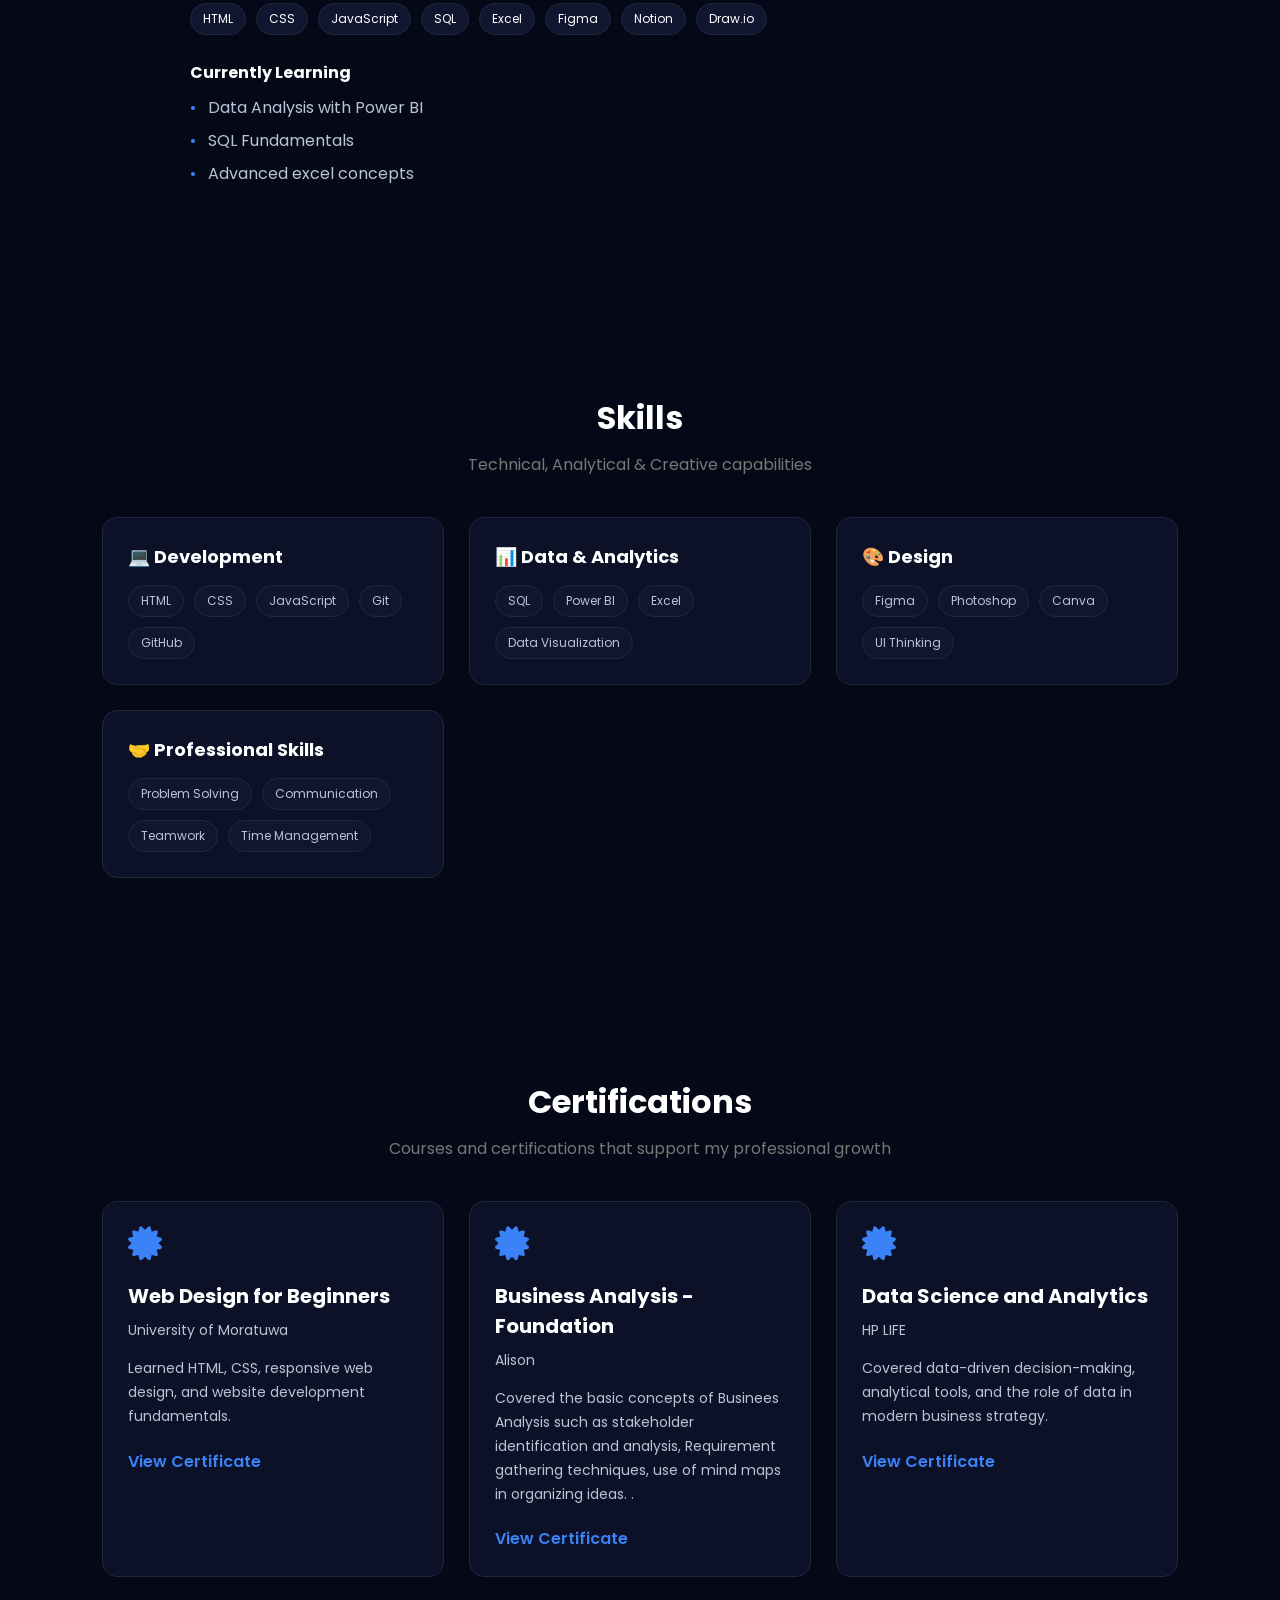
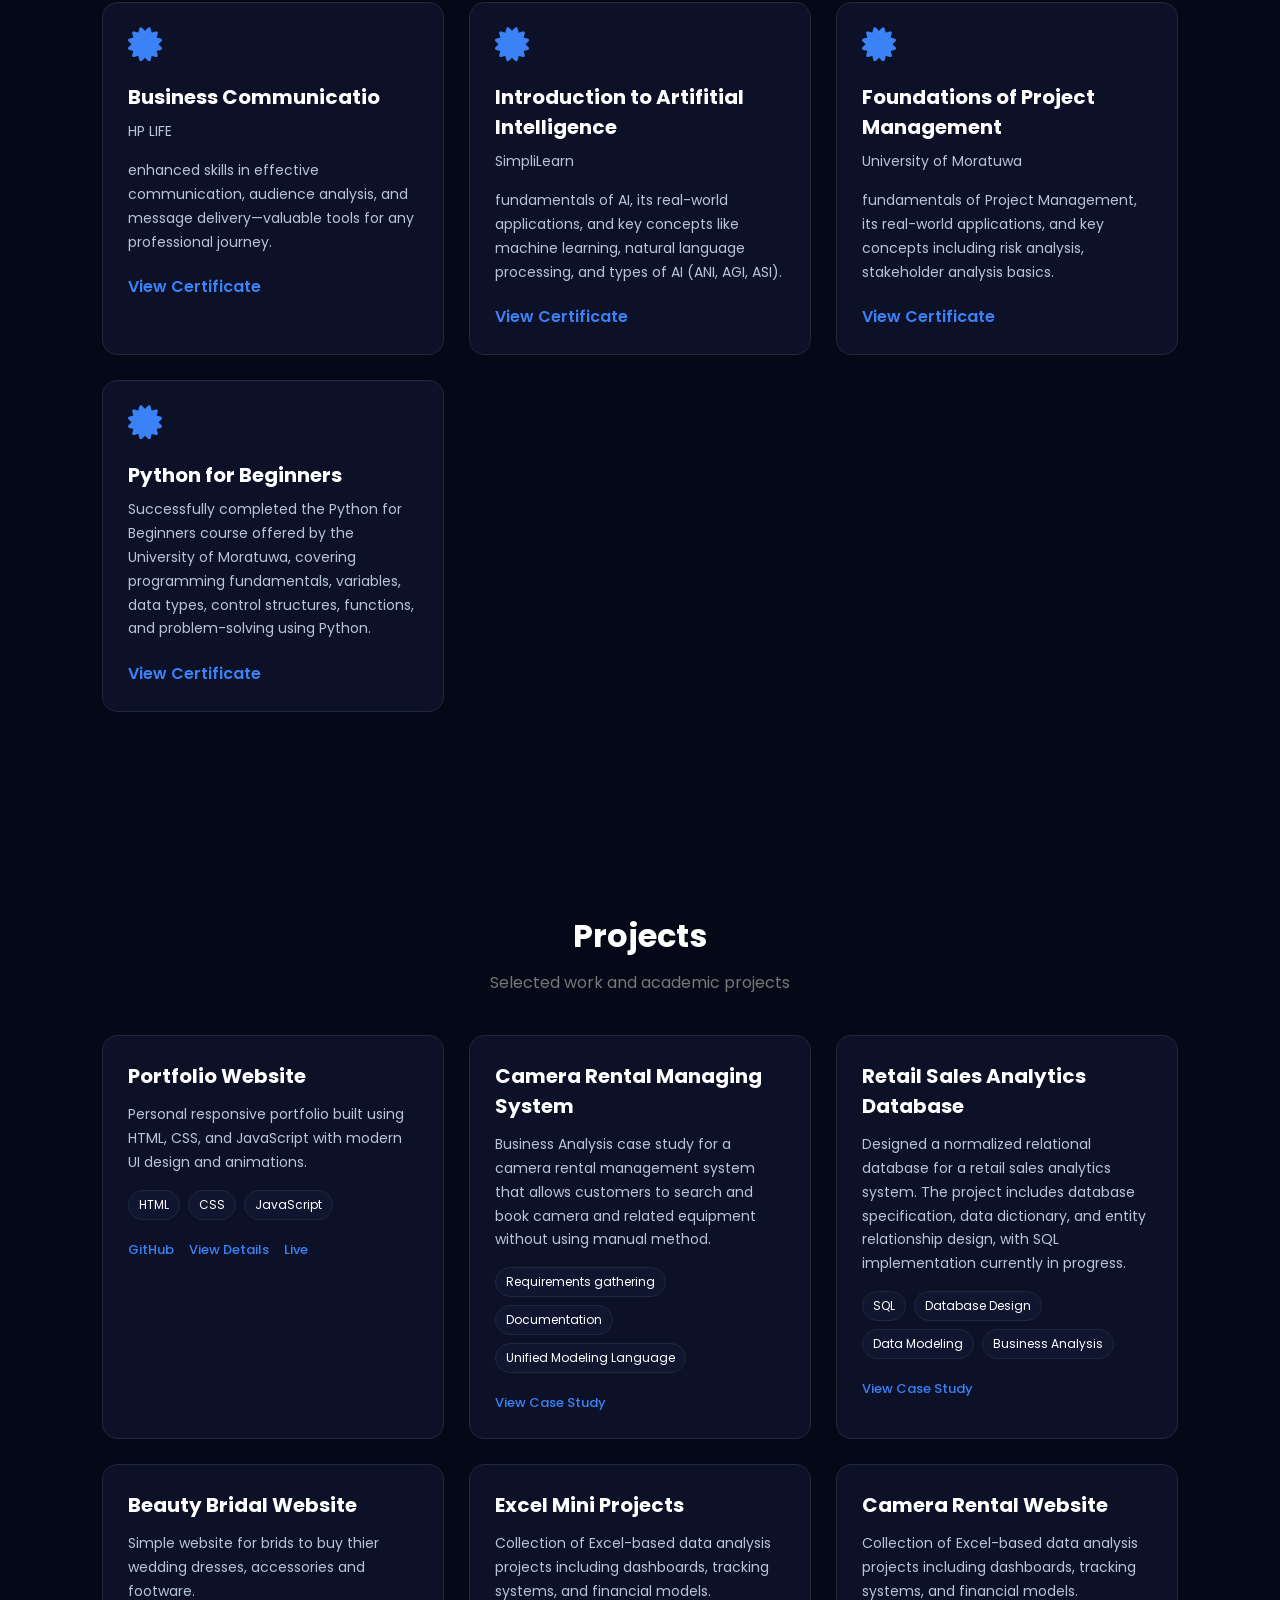
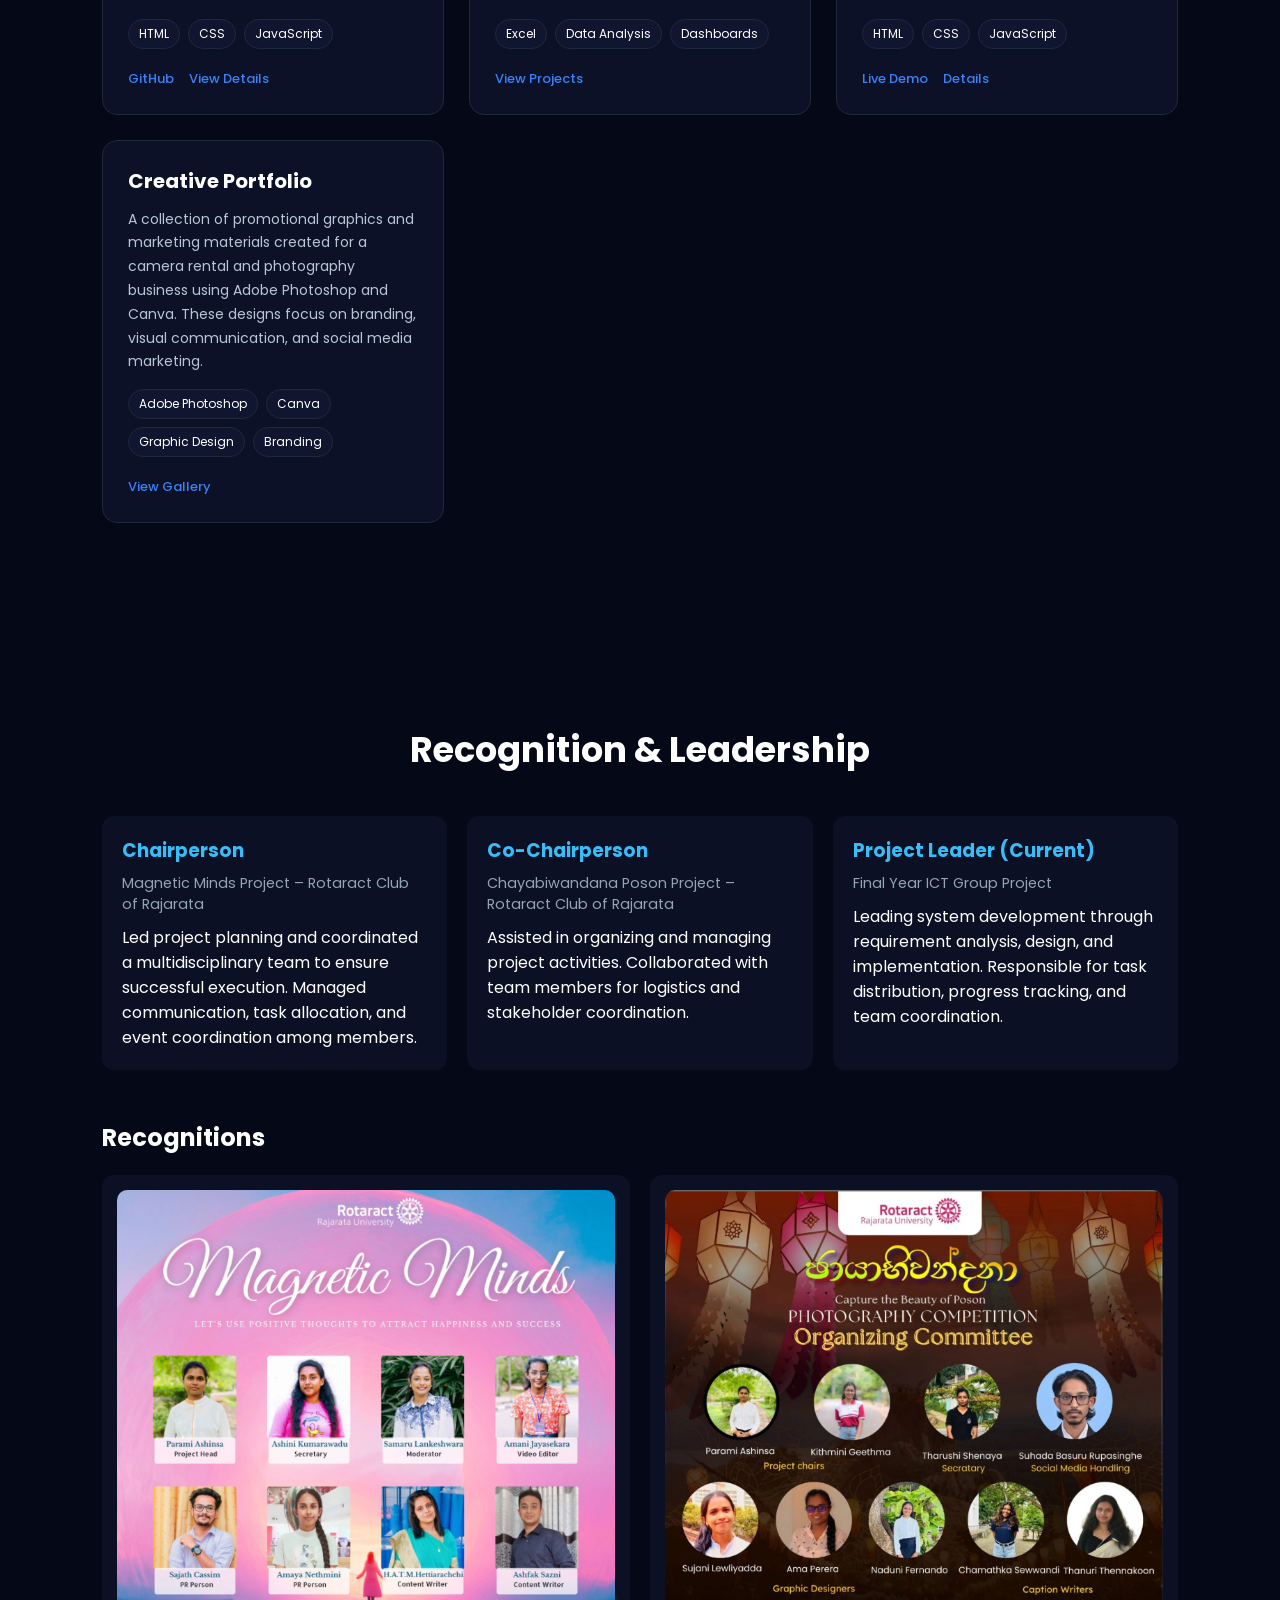
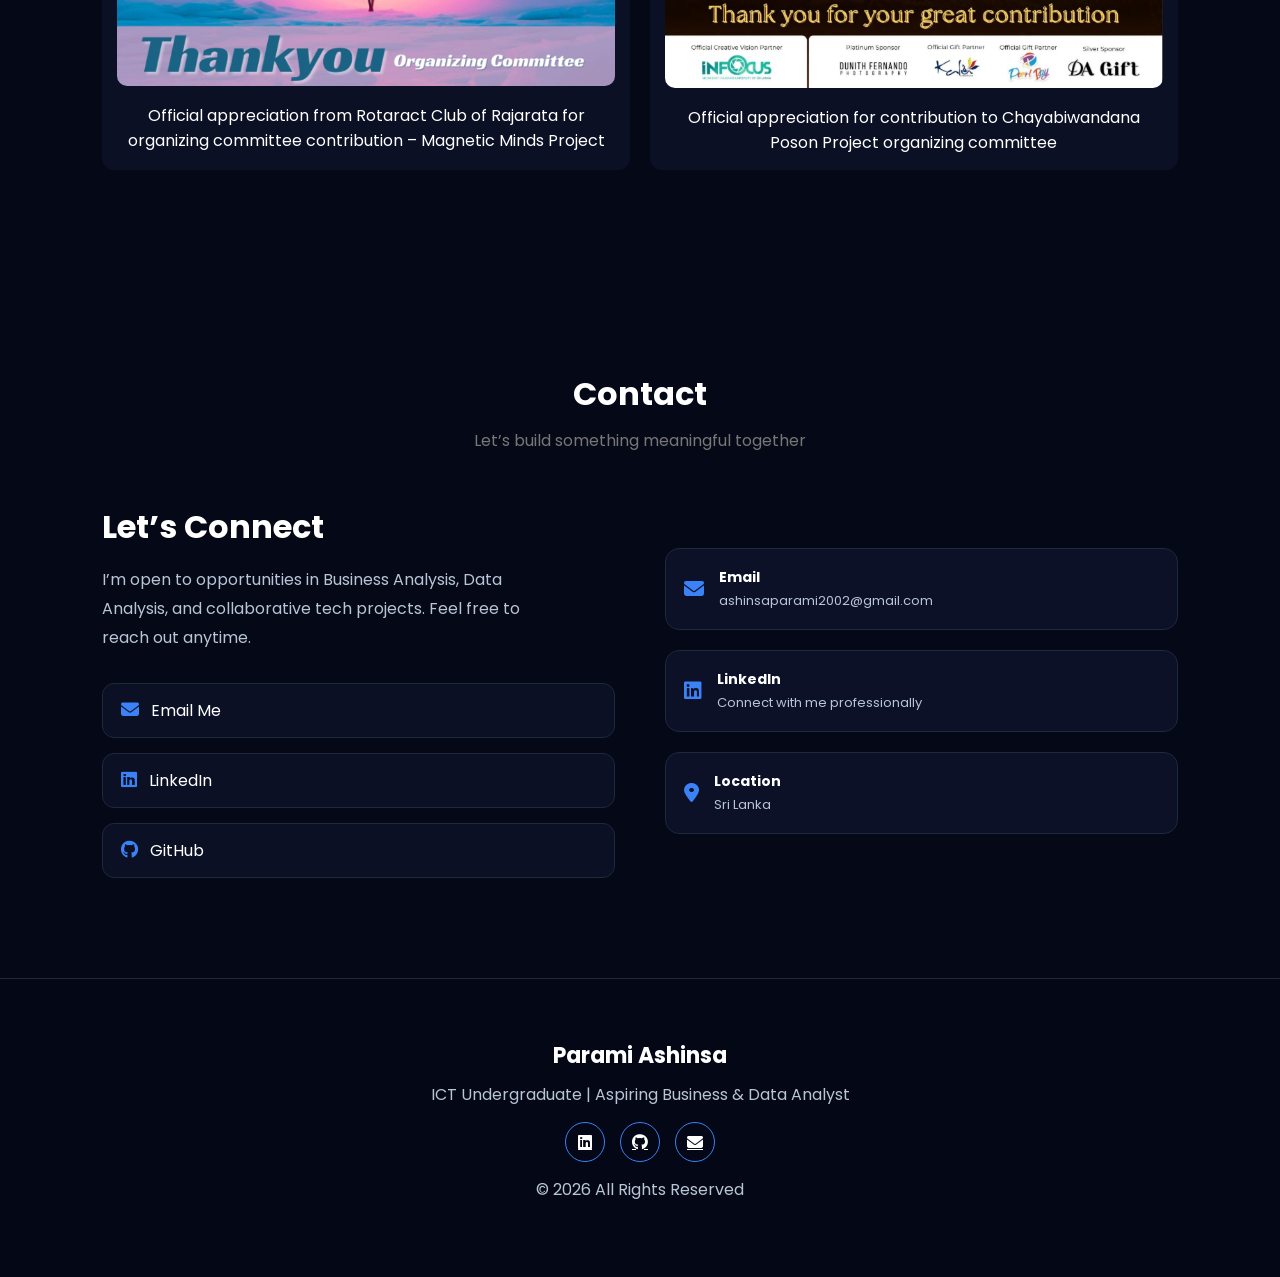
==== commit e84717bc: "Data transformation in SQL project" ====
--- a/index.html
+++ b/index.html
@@ -381,7 +381,23 @@
             <a href="Certificates/Simplilearn_AIcertificate.pdf" target="_blank">View Certificate</a>
         </div>
 
-        <!--Certificate 5-->
+         <!-- Certificate 5 -->
+        <div class="certificate-card">
+            <i class="fas fa-certificate"></i>
+
+            <h3>Foundations of Project Management</h3>
+
+            <p class="issuer">University of Moratuwa</p>
+
+            <p>
+                fundamentals of Project Management, its real-world applications, and key 
+                concepts including risk analysis, stakeholder analysis basics. 
+            </p>
+
+            <a href="Certificates/Foundations_of_Project_Management_E-Certificate.pdf" target="_blank">View Certificate</a>
+        </div>
+
+        <!--Certificate 6-->
 
         <div class="certificate-card">
             <i class="fas fa-certificate"></i>
--- a/css/styles.css
+++ b/css/styles.css
@@ -1505,6 +1505,427 @@
     border-radius: 10px;
     margin-bottom: 10px;
 }
+
+.sql-validation-section {
+
+    margin-top: 80px;
+    /*padding: 20px;*/
+
+}
+
+
+.section-header {
+
+    text-align: center;
+    margin-bottom: 45px;
+
+}
+
+
+.section-header h2 {
+
+    font-size: 36px;
+    margin-bottom: 12px;
+    color: #ebeef0;
+
+}
+
+
+.section-header p {
+
+    max-width: 700px;
+    margin: auto;
+    color: #eceef3;
+    line-height: 1.7;
+
+}
+
+
+
+
+/* SQL CARD */
+
+.sql-card {
+
+    background: rgba(17, 24, 39, 0.45);
+
+    backdrop-filter: blur(18px);
+    -webkit-backdrop-filter: blur(18px);
+
+    border-radius: 24px;
+
+    padding: 30px;
+
+    margin-bottom: 35px;
+
+    border: 1px solid rgba(255,255,255,0.12);
+
+    box-shadow:
+    0 20px 40px rgba(0,0,0,0.25);
+
+    color:white;
+
+    transition:0.3s ease;
+
+}
+
+
+.sql-card:hover {
+
+    border-color: rgba(96,165,250,0.5);
+
+    transform:translateY(-6px);
+
+}
+
+
+
+.sql-card-header {
+
+    display:flex;
+
+    justify-content:space-between;
+
+    align-items:center;
+
+    margin-bottom:15px;
+
+}
+
+
+
+
+.sql-card-header h3 {
+
+    display:inline-block;
+
+    margin-left:15px;
+
+    font-size:22px;
+
+    color:#e9ecf1;
+
+}
+
+
+
+
+.query-number {
+
+    display:inline-flex;
+
+    width:45px;
+
+    height:45px;
+
+    align-items:center;
+
+    justify-content:center;
+
+    border-radius:50%;
+
+    background:#2563eb;
+
+    color:white;
+
+    font-weight:700;
+
+}
+
+
+
+
+.query-type {
+
+    background:#dbeafe;
+
+    color:#2563eb;
+
+    padding:8px 15px;
+
+    border-radius:20px;
+
+    font-size:14px;
+
+    font-weight:600;
+
+}
+
+
+
+.query-description {
+
+    color:#cbd5e1;
+
+    line-height:1.6;
+
+}
+
+
+/* CODE BOX */
+
+
+.code-container {
+
+    background:#111827;
+
+    border-radius:15px;
+
+    overflow:hidden;
+
+    margin-top:25px;
+
+}
+
+
+
+.code-header {
+
+    display:flex;
+
+    justify-content:space-between;
+
+    padding:12px 20px;
+
+    background:#1f2937;
+
+    color:white;
+
+}
+
+
+
+.code-header button {
+
+    border:none;
+
+    background:#2563eb;
+
+    color:white;
+
+    padding:6px 15px;
+
+    border-radius:8px;
+
+    cursor:pointer;
+
+}
+
+
+
+
+pre {
+
+    margin:0;
+
+    padding:25px;
+
+    overflow-x:auto;
+
+}
+
+
+
+code {
+
+    color:#e5e7eb;
+
+    font-family:
+
+    "Fira Code",
+    "Courier New",
+    monospace;
+
+    font-size:15px;
+
+    line-height:1.8;
+
+}
+
+
+
+
+/* OUTPUT IMAGE */
+
+
+.output-box {
+
+    margin-top:30px;
+
+    background:rgba(255,255,255,0.08);
+
+    padding:20px;
+
+    border-radius:16px;
+
+}
+
+
+
+.output-box h4 {
+
+    margin-bottom:15px;
+
+    color:#ecf0f6;
+
+}
+
+
+
+.output-box img {
+
+    width:100%;
+
+    border-radius:12px;
+
+    border:1px solid #051f51;
+
+}
+
+
+
+
+@media(max-width:768px){
+
+    .sql-card-header{
+
+        flex-direction:column;
+
+        align-items:flex-start;
+
+        gap:15px;
+
+    }
+
+
+    .section-header h2{
+
+        font-size:28px;
+
+    }
+
+}
+
+.challenges-section {
+    padding: 100px 8%;
+}
+
+
+.section-title {
+    text-align: center;
+    margin-bottom: 40px;
+}
+
+.section-title h2 {
+    font-size: 32px;
+    margin-bottom: 10px;
+}
+
+.section-title p {
+    color: #777;
+    font-size: 16px;
+}
+
+
+/* Card Container */
+
+.challenge-container {
+    display: grid;
+    grid-template-columns: repeat(auto-fit, minmax(300px, 1fr));
+    gap: 25px;
+}
+
+
+/* Challenge Card */
+
+.challenge-card {
+
+    background:rgba(16,22,47,0.7);
+    border:1px solid #1E293B;
+    backdrop-filter: blur(12px);
+    border-radius: 20px;
+    padding: 20px;
+    transition: 0.3s ease;
+}
+
+
+.challenge-card:hover {
+
+    transform: translateY(-8px);
+
+}
+
+
+/* Icon */
+
+.challenge-icon {
+
+    width: 55px;
+    height: 55px;
+
+    display:flex;
+    align-items:center;
+    justify-content:center;
+
+    border-radius:50%;
+
+    background: rgba(99,102,241,0.15);
+
+    margin-bottom:20px;
+
+}
+
+
+.challenge-icon i {
+
+    font-size:24px;
+
+}
+
+
+/* Text */
+
+.challenge-content h3 {
+
+    font-size:22px;
+
+    margin-bottom:20px;
+
+}
+
+
+.challenge-content h4 {
+
+    font-size:15px;
+
+    margin-bottom:8px;
+
+    text-transform:uppercase;
+
+    letter-spacing:1px;
+
+}
+
+
+.challenge-content p {
+
+    font-size:14px;
+
+    line-height:1.7;
+
+    color:#f8f5f5;
+
+    margin-bottom:18px;
+
+}
+
+
+.solution-title {
+
+    margin-top:15px;
+
+}
+
 /* ==========================
         FOOTER
 ========================== */
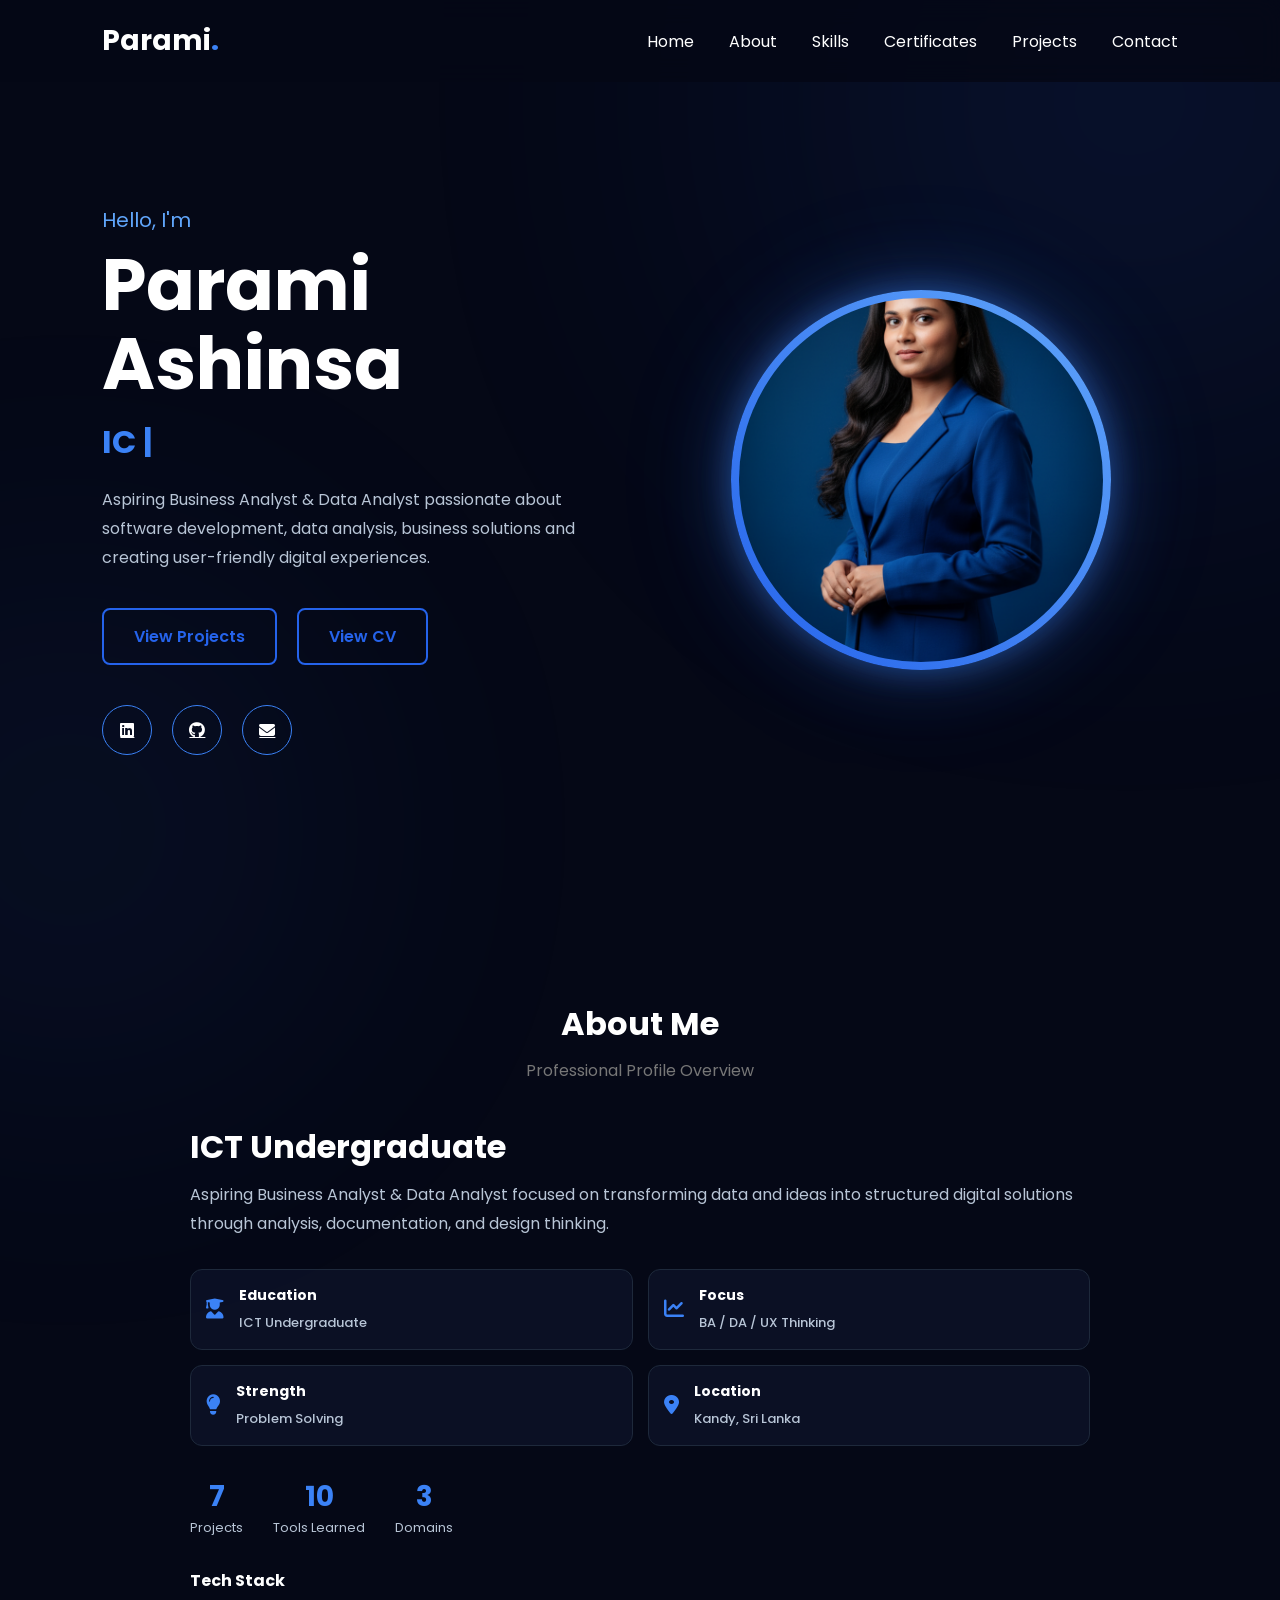
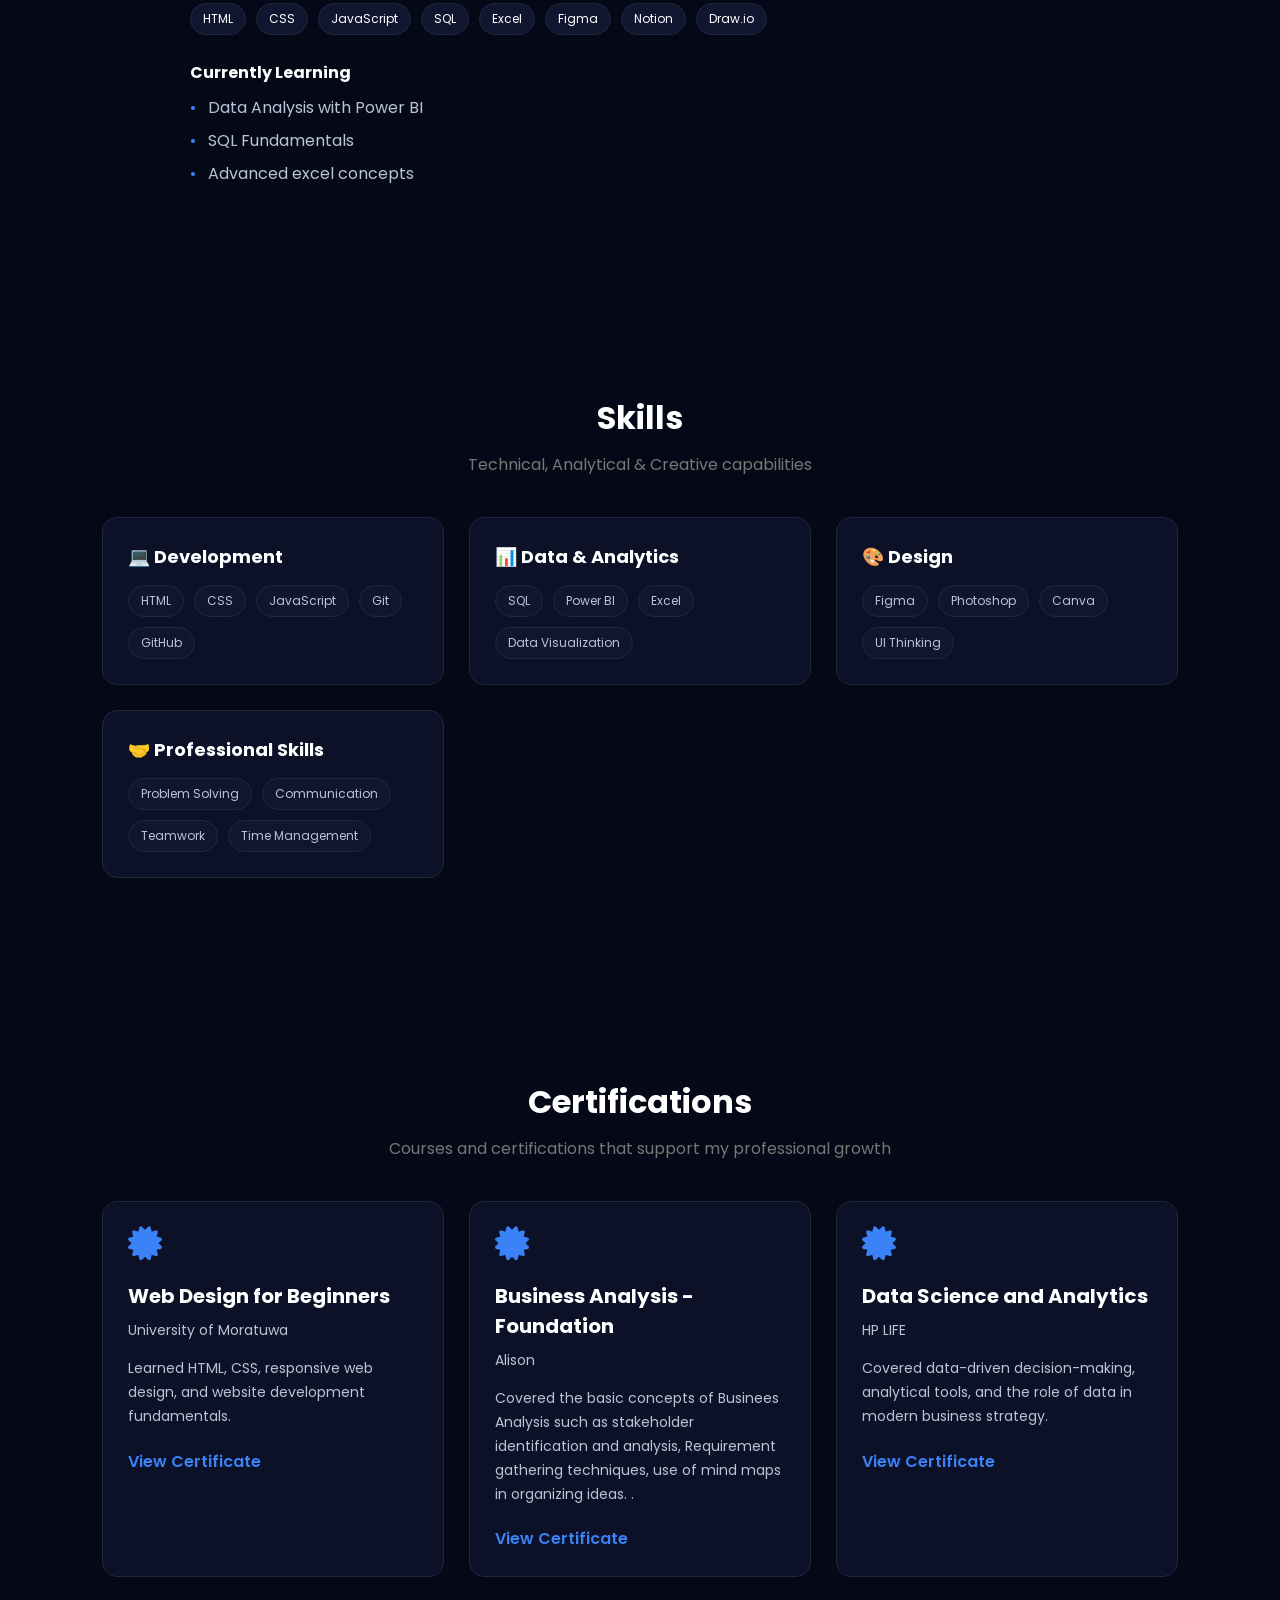
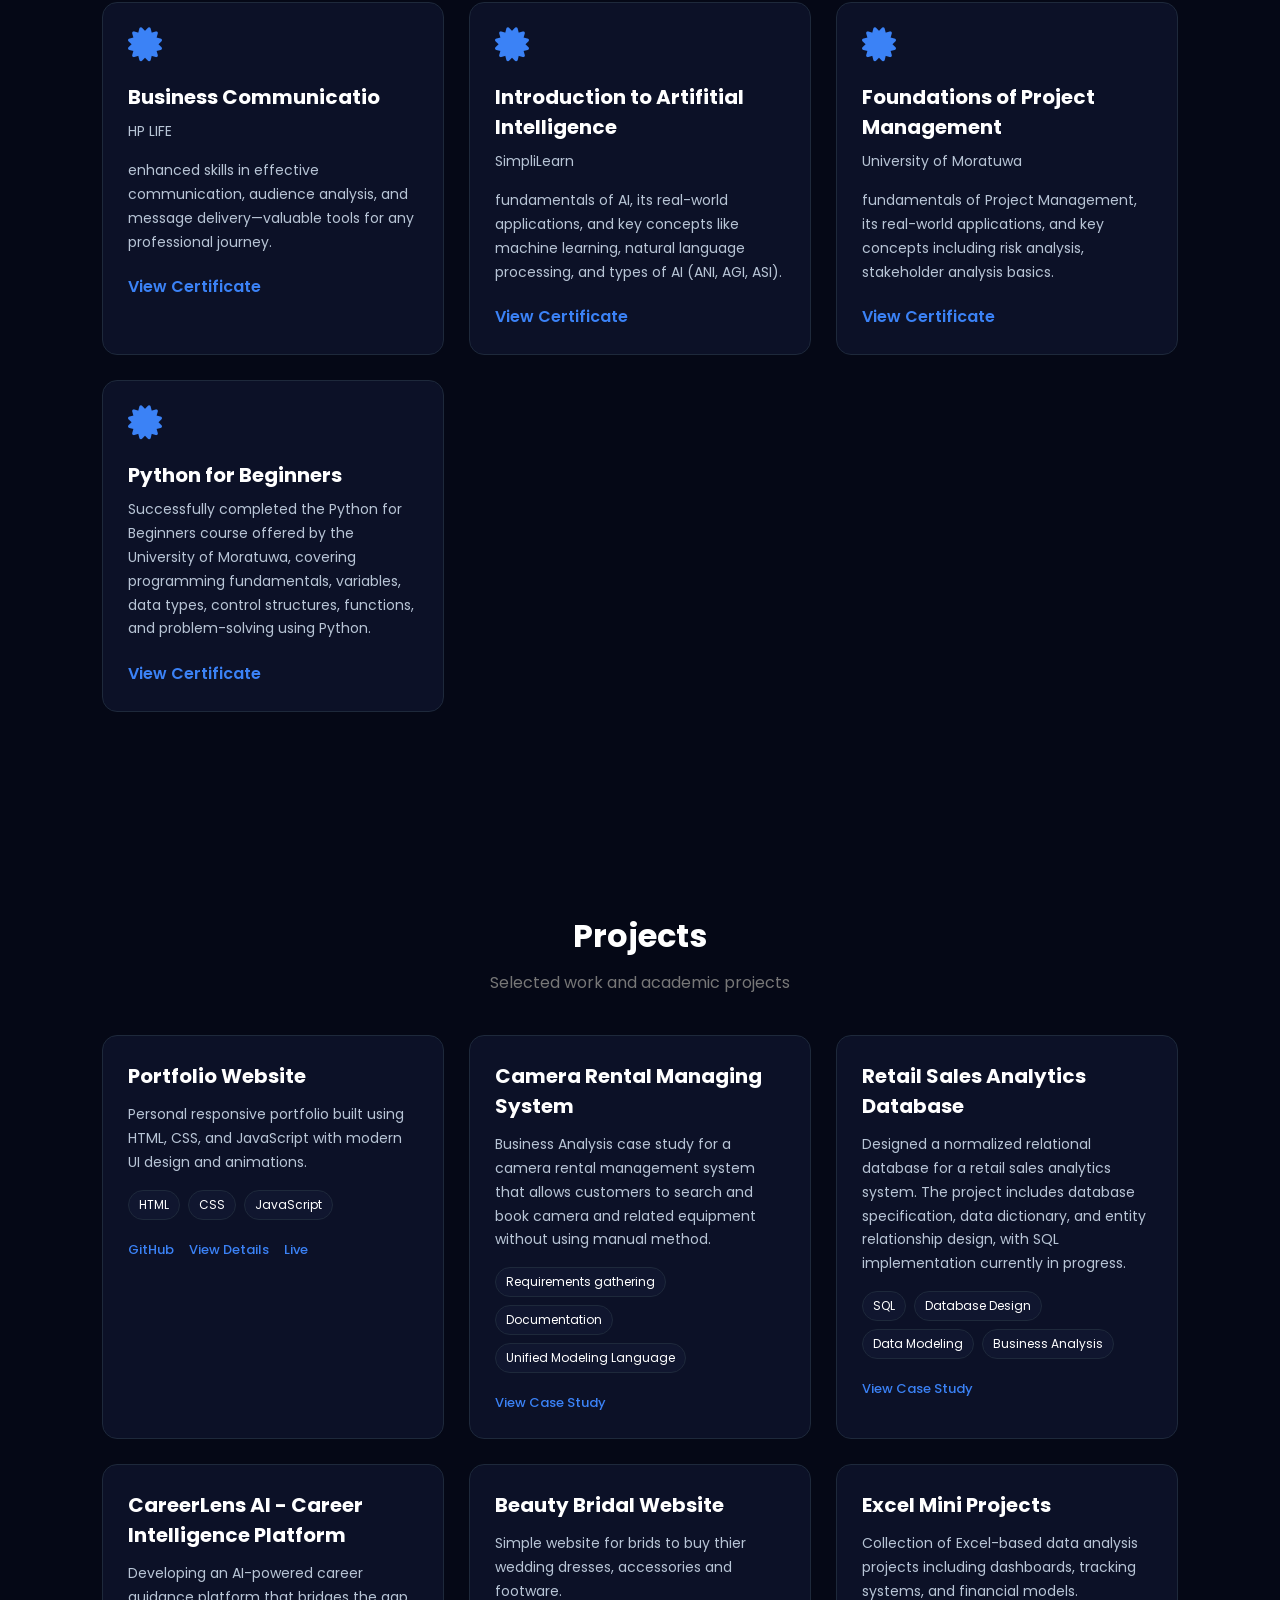
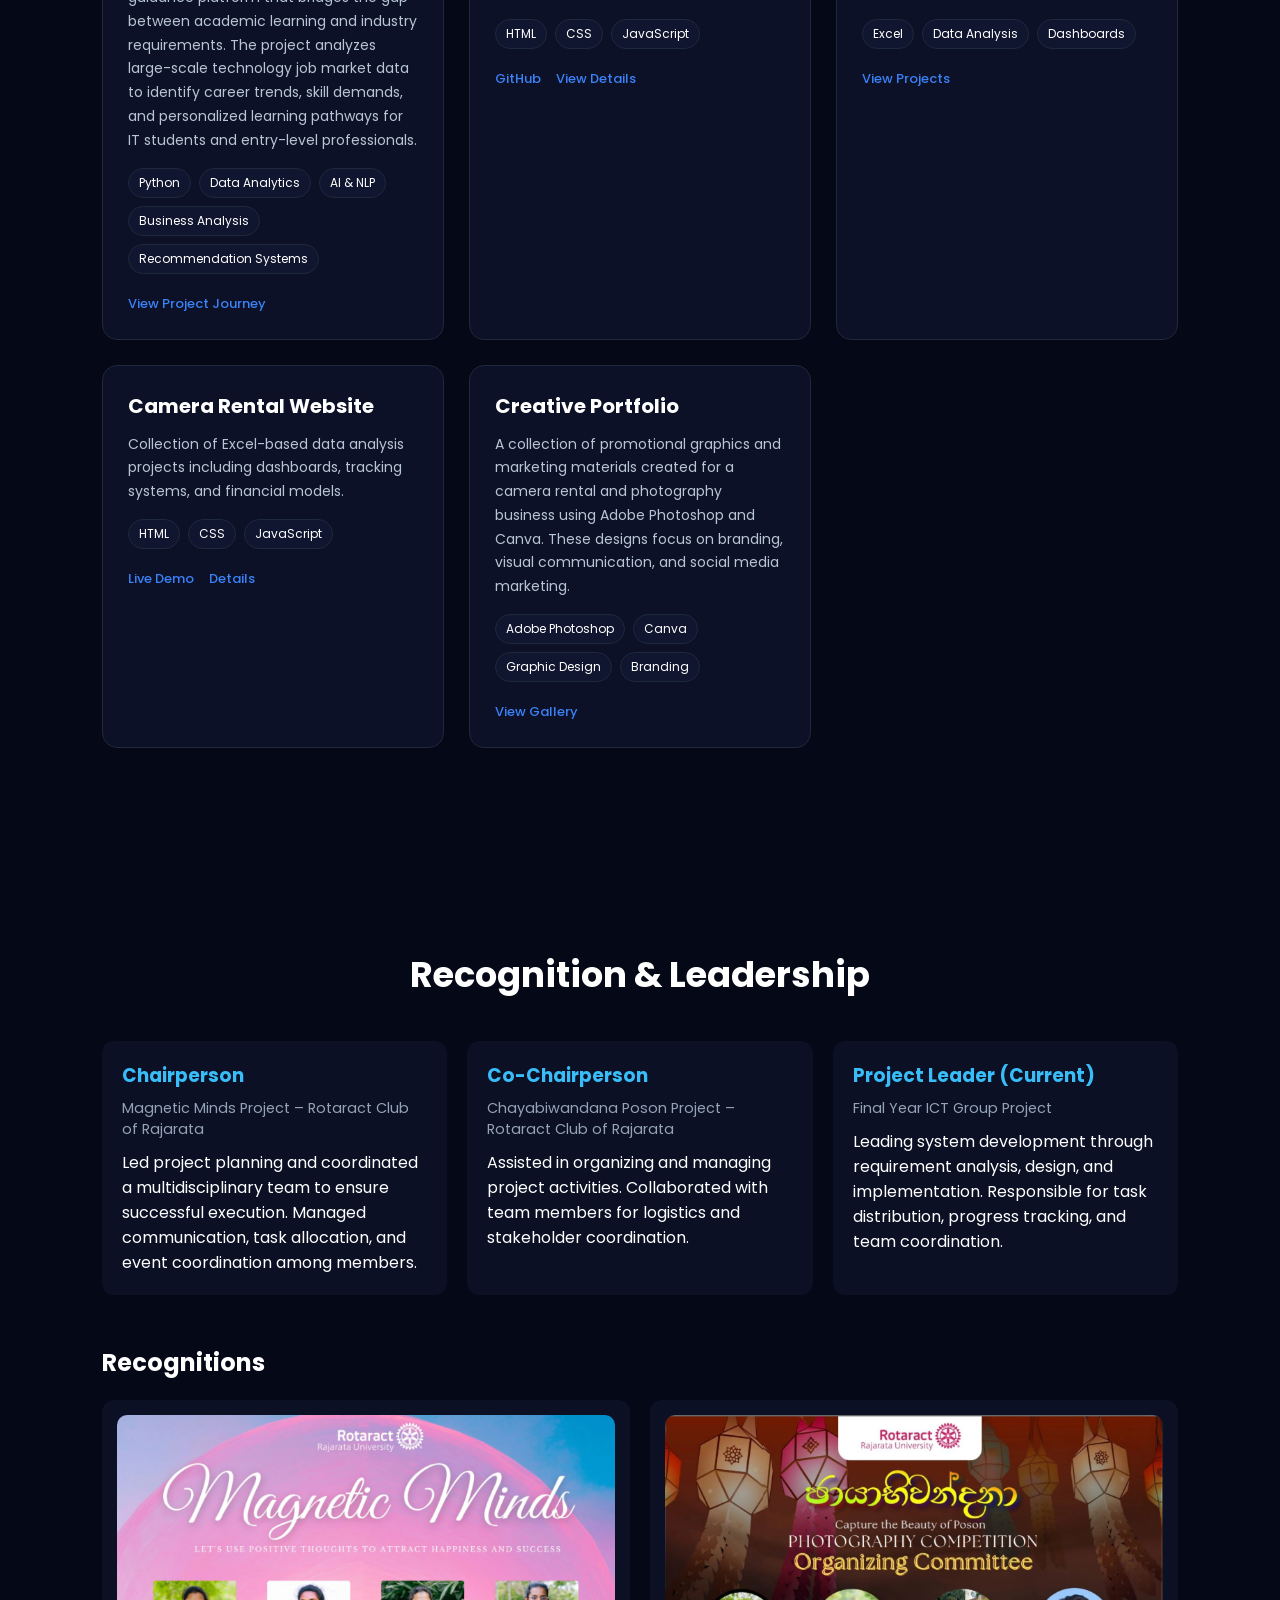
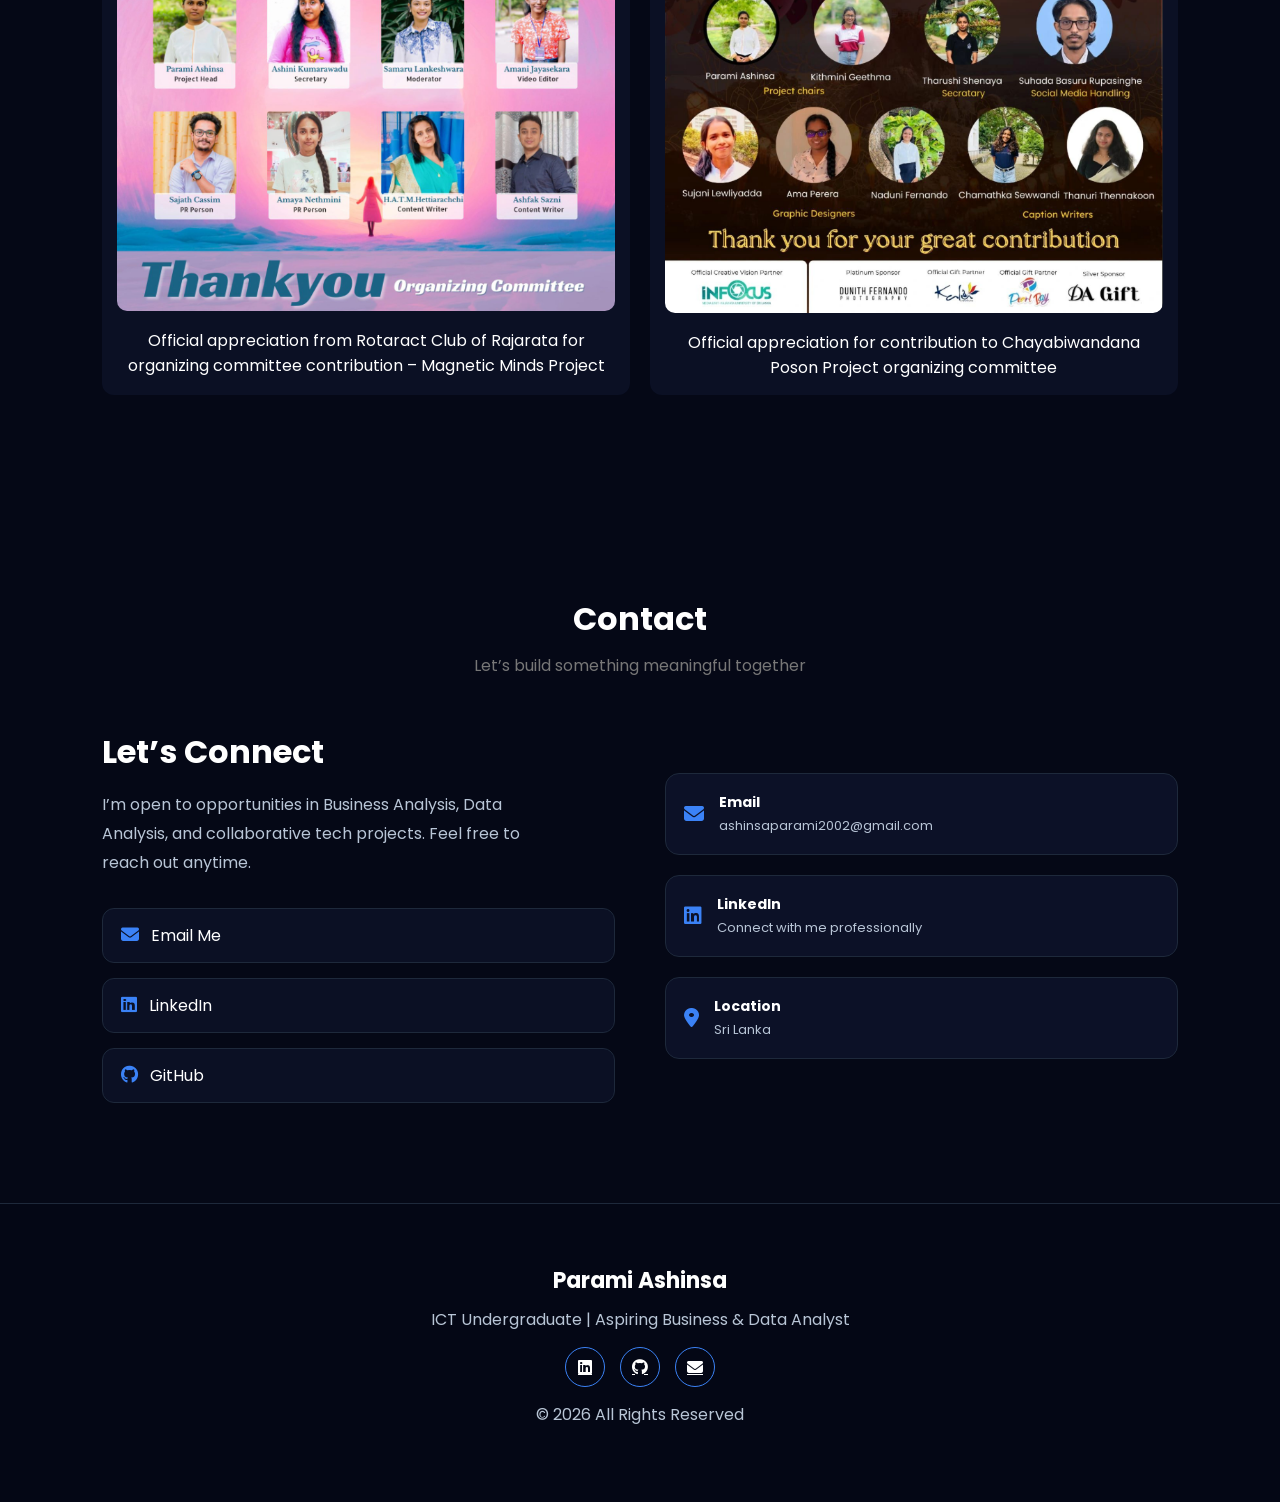
==== commit 04797648: "CareerLensAI Initial" ====
--- a/index.html
+++ b/index.html
@@ -516,6 +516,37 @@
 
 </div>
 
+<!-- CareerLens AI Project -->
+
+<div class="project-card">
+
+    <div class="project-content">
+
+        <h3>CareerLens AI - Career Intelligence Platform</h3>
+
+        <p>
+            Developing an AI-powered career guidance platform that bridges the gap between 
+            academic learning and industry requirements. The project analyzes large-scale 
+            technology job market data to identify career trends, skill demands, and 
+            personalized learning pathways for IT students and entry-level professionals.
+        </p>
+
+        <div class="project-tags">
+            <span>Python</span>
+            <span>Data Analytics</span>
+            <span>AI & NLP</span>
+            <span>Business Analysis</span>
+            <span>Recommendation Systems</span>
+        </div>
+
+        <div class="project-links">
+            <a href="Projects/careerlensAI.html">View Project Journey</a>
+        </div>
+
+    </div>
+
+</div>
+
         <!-- PROJECT 3 -->
         <div class="project-card">
             <div class="project-content">
--- a/css/styles.css
+++ b/css/styles.css
@@ -1926,6 +1926,310 @@
 
 }
 
+/* ETL Process Section */
+
+.etl-section2 {
+    padding: 60px 5%;
+    text-align: center;
+}
+
+
+.etl-section h2 {
+    font-size: 2.2rem;
+    margin-bottom: 15px;
+}
+
+
+.etl-description {
+    max-width: 750px;
+    margin: auto;
+    color: #b8b8b8;
+    line-height: 1.6;
+}
+
+
+.etl-flow,
+.etl-final-flow {
+    margin-top: 45px;
+    display: flex;
+    align-items: center;
+    justify-content: center;
+    gap: 20px;
+    flex-wrap: wrap;
+}
+
+
+.etl-card2 {
+    width: 220px;
+    min-height: 190px;
+
+    background: rgba(255,255,255,0.08);
+    border: 1px solid rgba(255,255,255,0.15);
+
+    border-radius: 18px;
+
+    padding: 25px;
+
+    backdrop-filter: blur(12px);
+
+    transition: 0.3s ease;
+}
+
+
+.etl-card:hover {
+    transform: translateY(-8px);
+}
+
+
+.etl-icon {
+    font-size: 35px;
+    margin-bottom: 15px;
+}
+
+
+.etl-card h3 {
+    font-size: 1.1rem;
+    margin-bottom: 10px;
+}
+
+
+.etl-card p {
+    font-size: 0.9rem;
+    color: #c8c8c8;
+    line-height: 1.5;
+}
+
+
+.arrow {
+    font-size: 35px;
+    color: #00bfff;
+}
+
+
+.down-arrow {
+    font-size: 45px;
+    margin: 25px;
+    color: #00bfff;
+}
+
+
+.database-group {
+
+    display: grid;
+
+    grid-template-columns: repeat(2,120px);
+
+    gap:15px;
+
+}
+
+
+.mini-card {
+
+    padding:15px;
+
+    border-radius:12px;
+
+    background: rgba(255,255,255,0.08);
+
+    border:1px solid rgba(255,255,255,0.15);
+
+    font-size:0.9rem;
+
+}
+
+
+/* Mobile Responsive */
+
+@media(max-width:900px){
+
+    .arrow{
+        transform: rotate(90deg);
+    }
+
+
+    .etl-flow,
+    .etl-final-flow{
+
+        flex-direction:column;
+
+    }
+
+}
+
+.vertical-etl-flow {
+
+    display:flex;
+    flex-direction:column;
+    align-items:center;
+    margin-top:50px;
+
+}
+
+
+.vertical-arrow {
+
+    font-size:40px;
+    color:#00bfff;
+    margin:15px 0;
+
+}
+
+
+.database-group {
+
+    display:grid;
+    grid-template-columns:repeat(2,150px);
+    gap:15px;
+
+}
+
+
+.mini-card {
+
+    background:rgba(255,255,255,0.08);
+    border:1px solid rgba(255,255,255,0.15);
+
+    padding:18px;
+
+    border-radius:15px;
+
+    backdrop-filter:blur(10px);
+
+    font-size:0.95rem;
+
+}
+
+.sql-analytics{
+
+    padding:80px 8%;
+
+}
+
+.section-header{
+
+    text-align:center;
+    margin-bottom:60px;
+
+}
+
+.section-header h2{
+
+    font-size:2.5rem;
+    margin-bottom:15px;
+
+}
+
+.section-header p{
+
+    max-width:750px;
+    margin:auto;
+    color:#c5c5c5;
+    line-height:1.8;
+
+}
+
+.analytics-category{
+
+    margin-bottom:60px;
+
+}
+
+.analytics-category h3{
+
+    margin-bottom:25px;
+    font-size:1.5rem;
+
+}
+
+.analytics-grid{
+
+    display:grid;
+
+    grid-template-columns:repeat(auto-fit,minmax(280px,1fr));
+
+    gap:25px;
+
+}
+
+.query-card{
+
+    background:rgba(255,255,255,.07);
+
+    border:1px solid rgba(255,255,255,.12);
+
+    backdrop-filter:blur(18px);
+
+    border-radius:18px;
+
+    padding:30px;
+
+    transition:.35s;
+
+}
+
+.query-card:hover{
+
+    transform:translateY(-8px);
+
+    border-color:#3b82f6;
+
+    box-shadow:0 15px 35px rgba(0,0,0,.3);
+
+}
+
+.query-icon{
+
+    font-size:40px;
+
+    margin-bottom:18px;
+
+}
+
+.query-card h4{
+
+    margin-bottom:12px;
+
+}
+
+.query-card p{
+
+    color:#cfcfcf;
+
+    line-height:1.7;
+
+    margin-bottom:25px;
+
+}
+
+.query-btn{
+
+    background:#3b82f6;
+
+    color:white;
+
+    border:none;
+
+    padding:12px 22px;
+
+    border-radius:12px;
+
+    cursor:pointer;
+
+    font-weight:600;
+
+    transition:.3s;
+
+}
+
+.query-btn:hover{
+
+    transform:translateY(-2px);
+
+    background:#2563eb;
+
+}
+
 /* ==========================
         FOOTER
 ========================== */
@@ -1974,4 +2278,374 @@
 copyright{
     font-size:12px;
     color:#6B7280;
+}
+
+/* ==========================
+   SQL Modal
+========================== */
+
+.modal{
+
+    display:none;
+
+    position:fixed;
+
+    left:0;
+
+    top:0;
+
+    width:100%;
+
+    height:100%;
+
+    background:rgba(0,0,0,.65);
+
+    backdrop-filter:blur(8px);
+
+    z-index:9999;
+
+    overflow:auto;
+
+}
+
+.modal-content{
+
+    width:90%;
+
+    max-width:850px;
+
+    margin:60px auto;
+
+    background:rgba(18,18,30,.92);
+
+    border:1px solid rgba(255,255,255,.12);
+
+    border-radius:20px;
+
+    padding:35px;
+
+    position:relative;
+
+    animation:popup .35s ease;
+
+}
+
+@keyframes popup{
+
+    from{
+
+        opacity:0;
+
+        transform:translateY(30px);
+
+    }
+
+    to{
+
+        opacity:1;
+
+        transform:translateY(0);
+
+    }
+
+}
+
+.close-modal{
+
+    position:absolute;
+
+    top:18px;
+
+    right:25px;
+
+    font-size:30px;
+
+    cursor:pointer;
+
+    color:white;
+
+    transition:.3s;
+
+}
+
+.close-modal:hover{
+
+    color:#3b82f6;
+
+}
+
+.modal h2{
+
+    margin-bottom:20px;
+
+}
+
+.modal h3{
+
+    margin-top:25px;
+
+    margin-bottom:10px;
+
+    color:#3b82f6;
+
+}
+
+.modal pre{
+
+    background:#101624;
+
+    padding:20px;
+
+    border-radius:12px;
+
+    overflow:auto;
+
+    color:#7dd3fc;
+
+    margin-top:10px;
+
+}
+
+.modal img{
+
+    width:100%;
+
+    border-radius:15px;
+
+    margin-top:20px;
+
+}
+
+.insight{
+
+    background:rgba(59,130,246,.12);
+
+    border-left:4px solid #3b82f6;
+
+    padding:18px;
+
+    border-radius:10px;
+
+    margin-top:20px;
+
+}
+
+.project-buttons {
+    display: flex;
+    justify-content: center;
+    gap: 20px;
+    margin-top: 35px;
+    flex-wrap: wrap;
+}
+
+.project-btn {
+    padding: 14px 28px;
+    border-radius: 30px;
+    text-decoration: none;
+    font-size: 15px;
+    font-weight: 600;
+    transition: all 0.3s ease;
+    display: inline-block;
+}
+
+
+/* Business Analysis Button */
+.primary-btn {
+    background: transparent;
+    color: #2563eb;
+    border: 2px solid #2563eb;
+}
+
+.primary-btn:hover {
+    background: #2563eb;
+    color: white;
+    transform: translateY(-3px);
+}
+
+
+/* Data Analytics Button */
+.secondary-btn {
+    background: transparent;
+    color: #2563eb;
+    border: 2px solid #2563eb;
+}
+
+.secondary-btn:hover {
+    background: #2563eb;
+    color: white;
+    transform: translateY(-3px);
+}
+
+/* User Journey Section */
+
+.user-journey {
+    padding: 60px 20px;
+    text-align: center;
+}
+
+.user-journey h2 {
+    font-size: 32px;
+    margin-bottom: 40px;
+}
+
+
+.journey-container {
+    position: relative;
+    max-width: 750px;
+    margin: auto;
+}
+
+
+/* Vertical connecting line */
+
+.journey-container::before {
+
+    content: "";
+    position: absolute;
+    left: 35px;
+    top: 0;
+    width: 3px;
+    height: 100%;
+    background: #2563eb;
+
+}
+
+
+
+/* Each step */
+
+.journey-step {
+
+    display: flex;
+    align-items: flex-start;
+    gap: 25px;
+    margin-bottom: 35px;
+    position: relative;
+
+}
+
+
+
+/* Icon */
+
+.journey-icon {
+
+    min-width: 70px;
+    height: 70px;
+
+    display: flex;
+    align-items: center;
+    justify-content: center;
+
+    border-radius: 50%;
+
+    background: rgba(37, 99, 235, 0.15);
+
+    border: 1px solid rgba(37, 99, 235, 0.5);
+
+    font-size: 28px;
+
+    backdrop-filter: blur(10px);
+
+    z-index: 2;
+
+}
+
+
+
+/* Glass Card */
+
+.journey-card {
+
+    flex: 1;
+
+    text-align: left;
+
+    padding: 25px;
+
+    border-radius: 20px;
+
+    background: rgba(255,255,255,0.08);
+
+    border: 1px solid rgba(255,255,255,0.15);
+
+    backdrop-filter: blur(12px);
+
+    box-shadow: 0 10px 30px rgba(0,0,0,0.25);
+
+    transition: 0.3s ease;
+
+}
+
+
+
+.journey-card:hover {
+
+    transform: translateY(-5px);
+
+    border-color: #2563eb;
+
+}
+
+
+
+.journey-card h3 {
+
+    margin-bottom: 10px;
+
+    color: #ffffff;
+
+}
+
+
+
+.journey-card p,
+.journey-card li {
+
+    color: #cbd5e1;
+
+    line-height: 1.6;
+
+}
+
+
+
+.journey-card ul {
+
+    margin-top: 15px;
+
+    padding-left: 20px;
+
+}
+
+
+
+/* Mobile Responsive */
+
+@media(max-width:768px){
+
+    .journey-step{
+
+        gap:15px;
+
+    }
+
+
+    .journey-icon{
+
+        min-width:55px;
+
+        height:55px;
+
+        font-size:22px;
+
+    }
+
+
+    .journey-card{
+
+        padding:18px;
+
+    }
+
 }
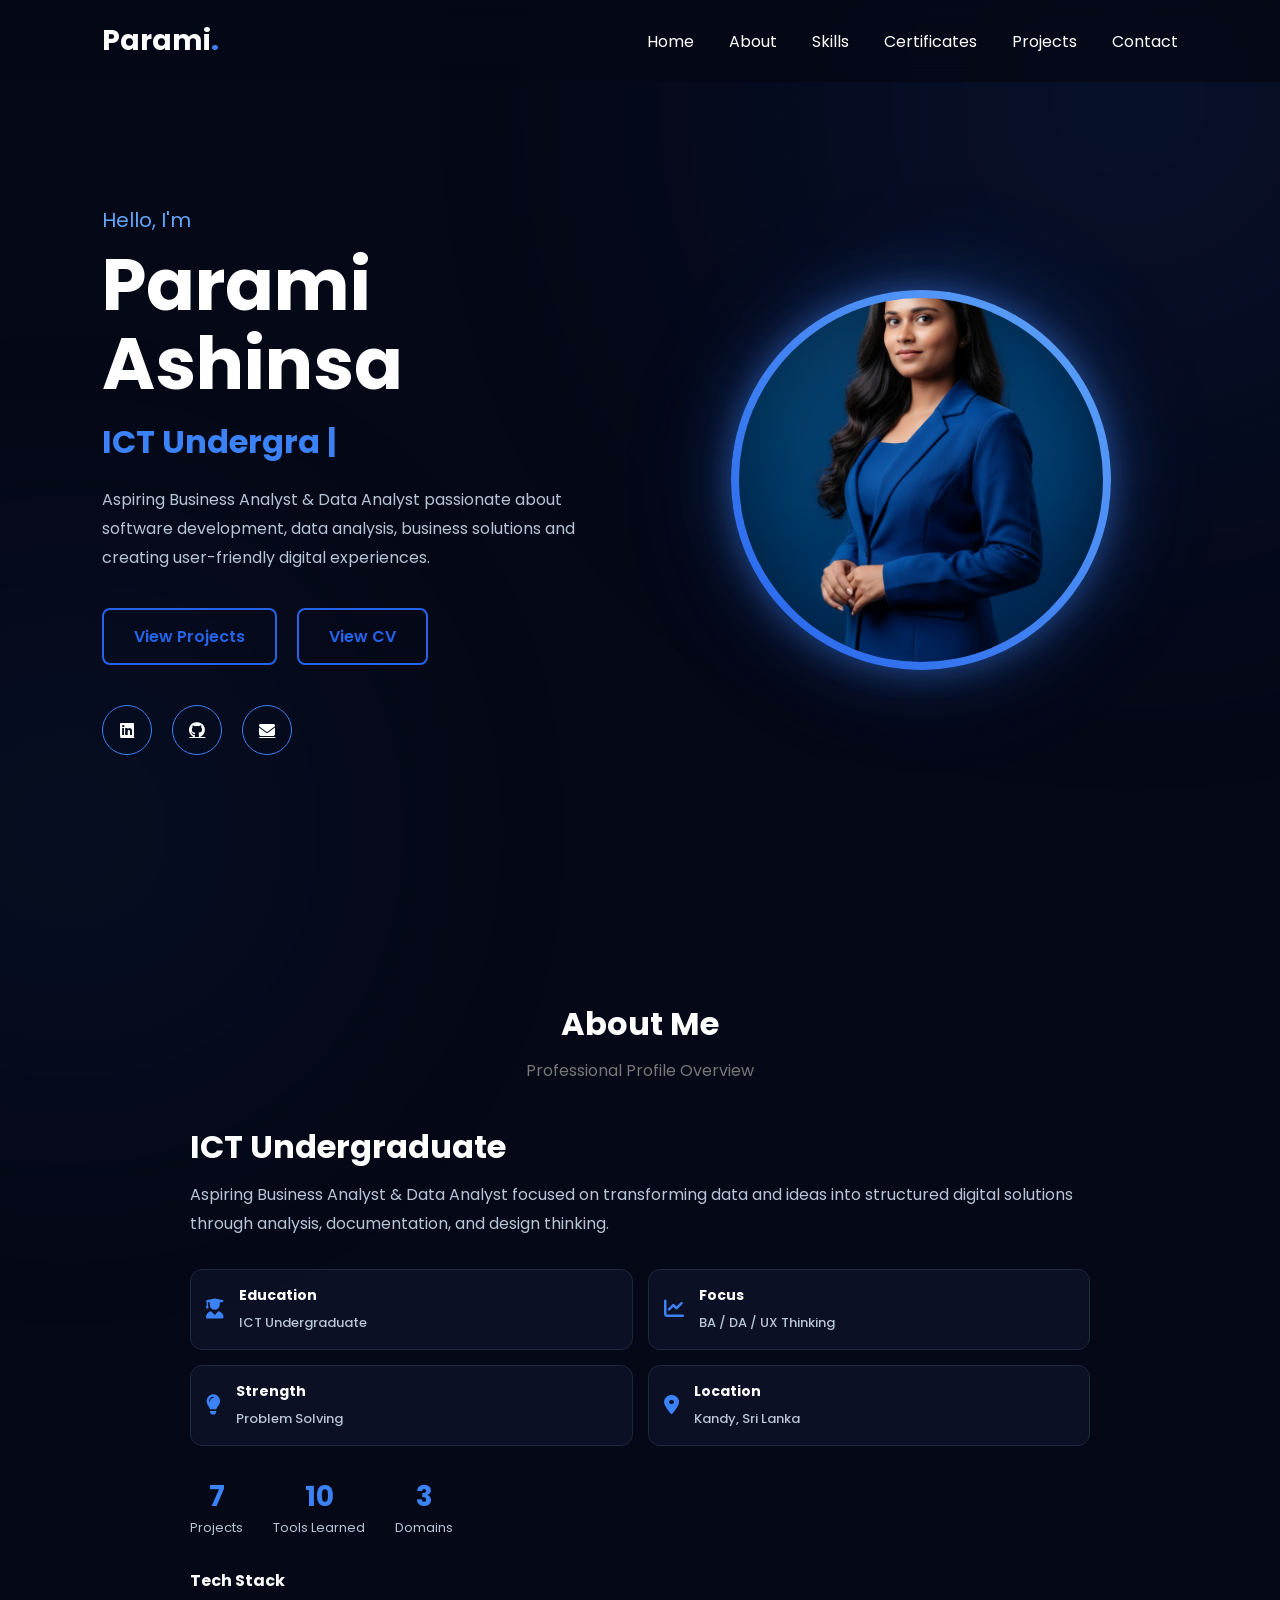
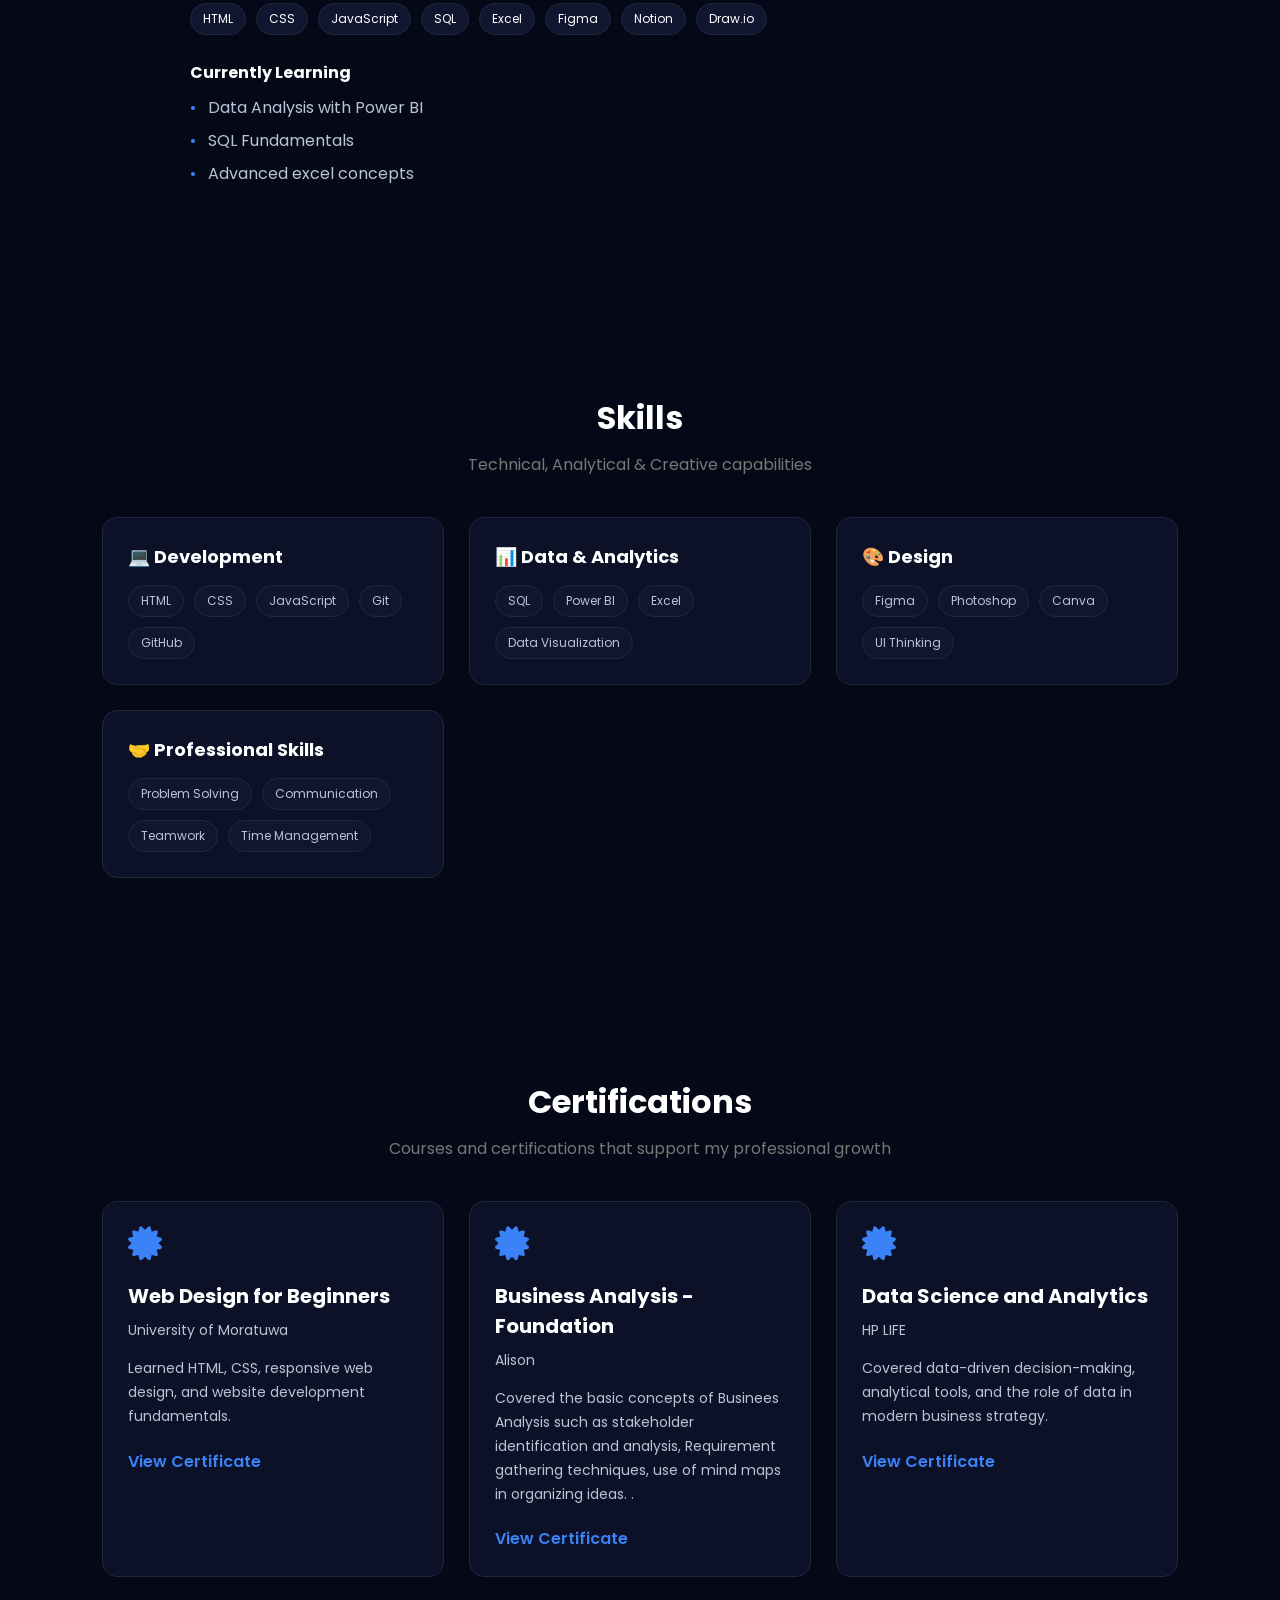
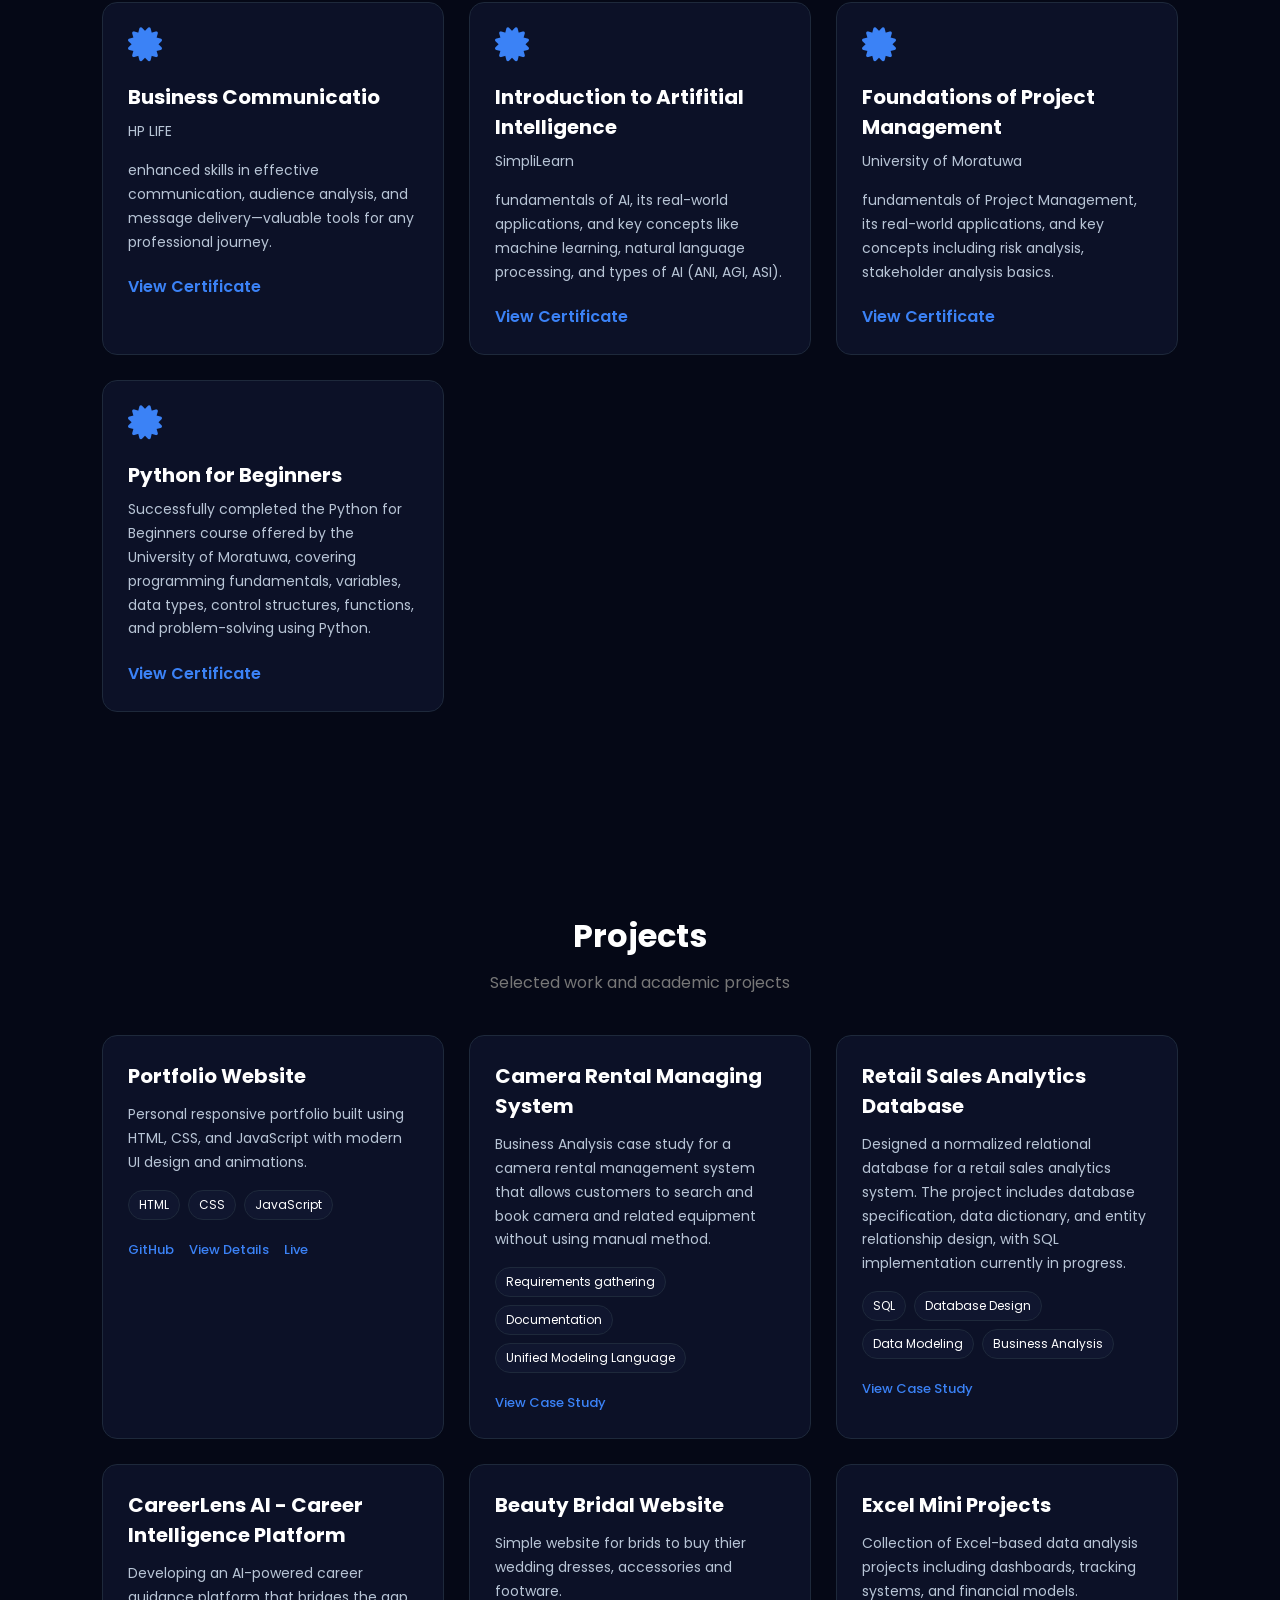
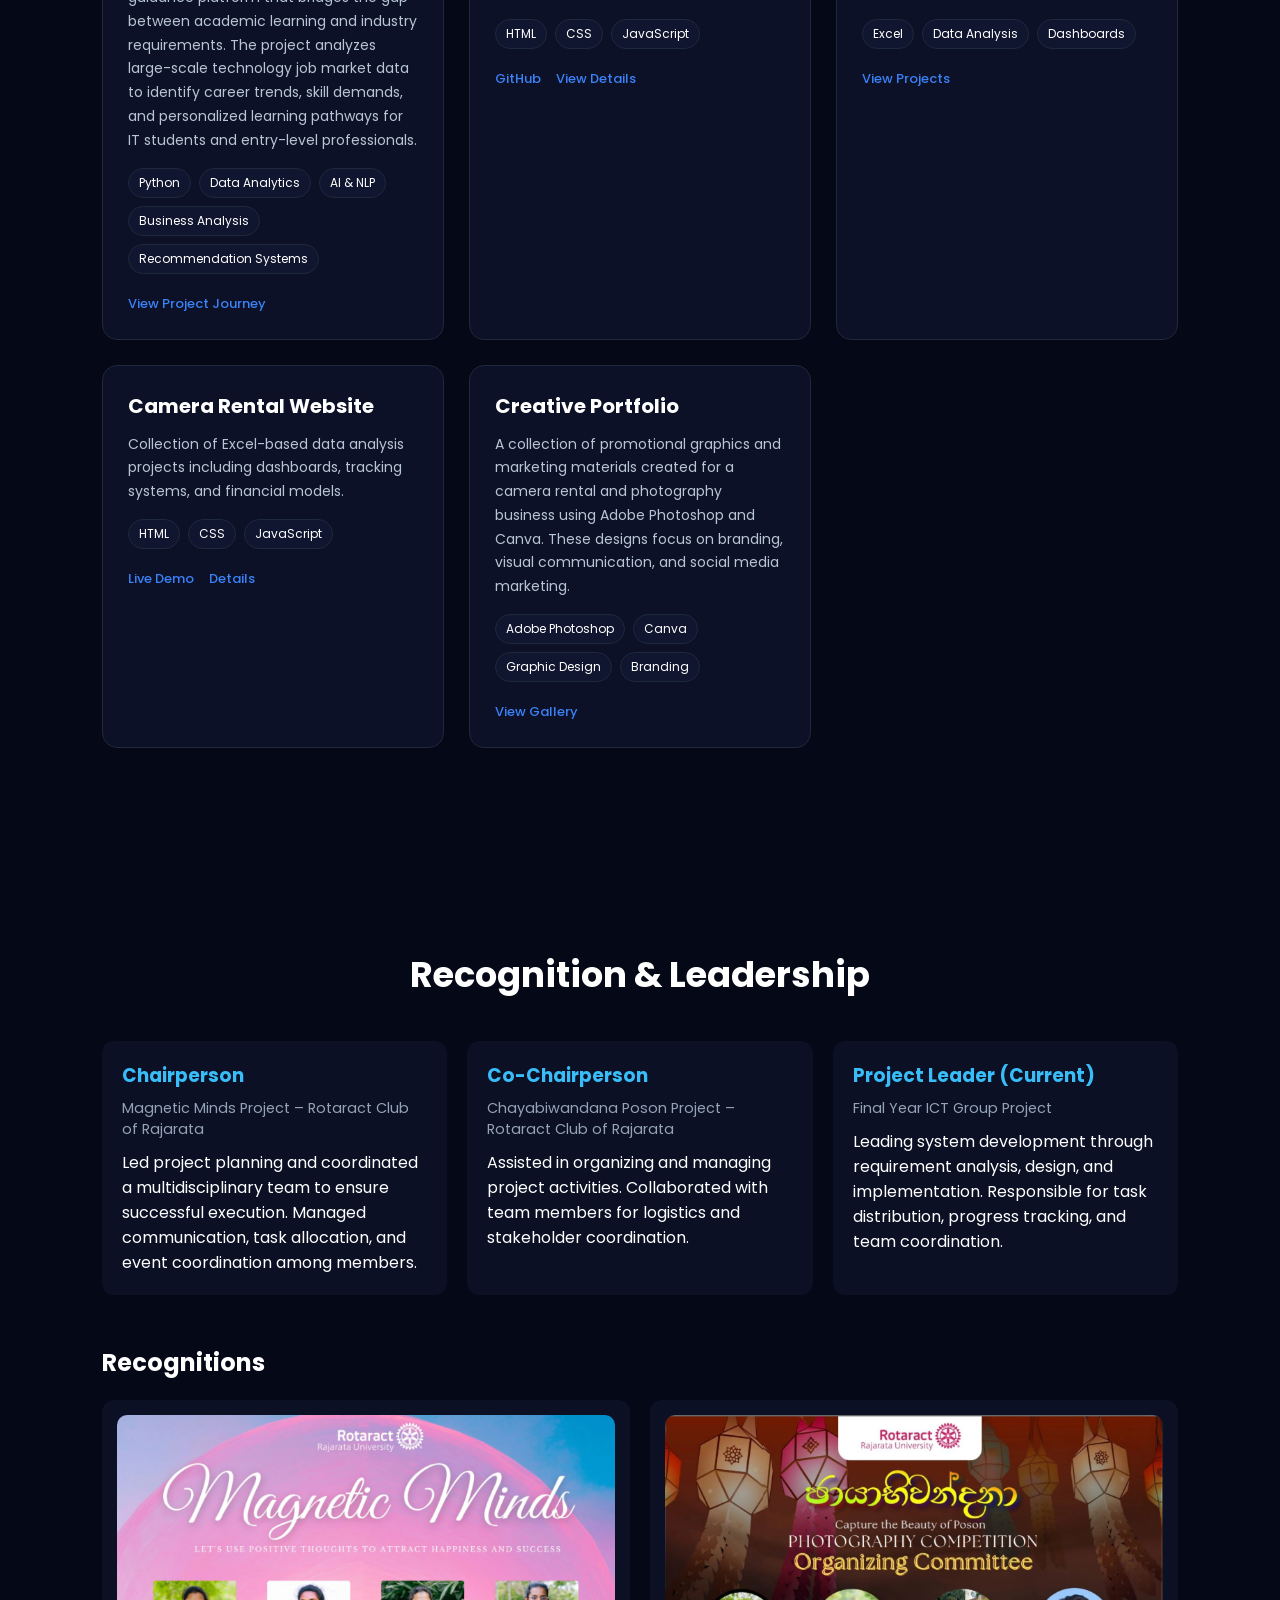
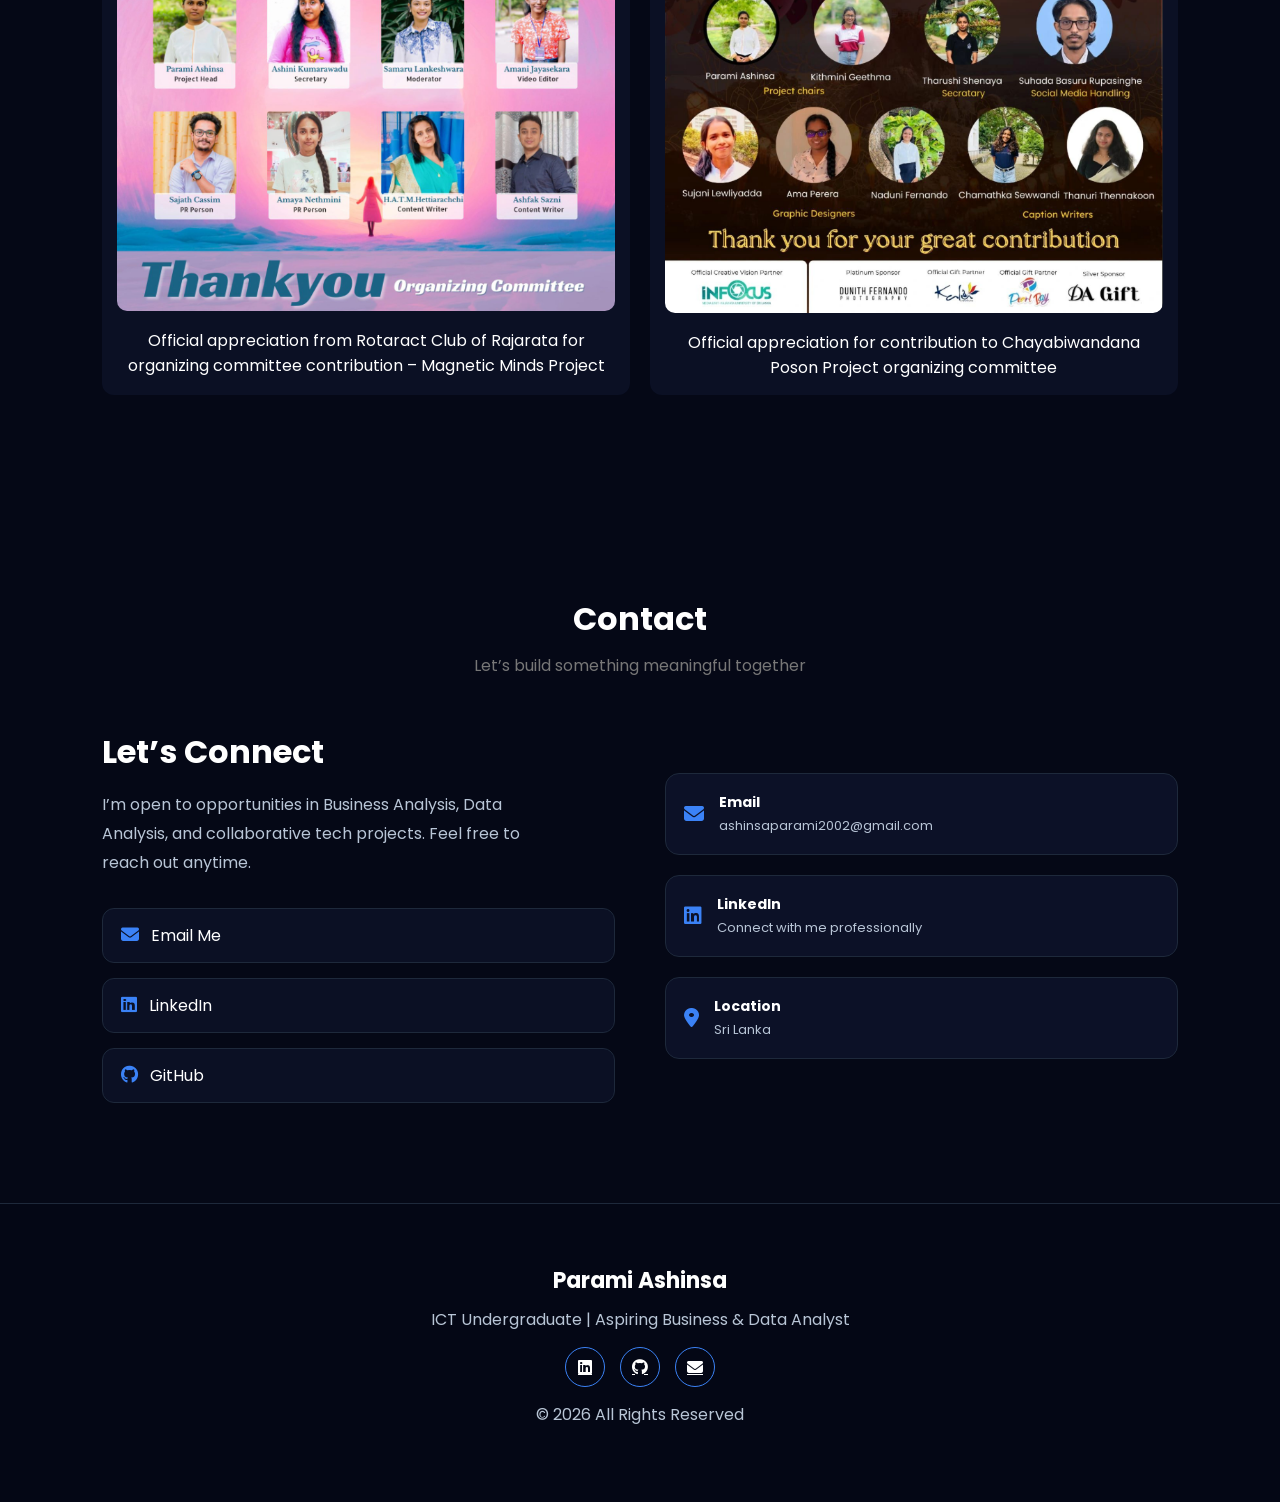
==== commit 1a5873b4: "link error fix" ====
--- a/index.html
+++ b/index.html
@@ -540,7 +540,7 @@
         </div>
 
         <div class="project-links">
-            <a href="Projects/careerlensAI.html">View Project Journey</a>
+            <a href="Projects/careerLensAI.html">View Project Journey</a>
         </div>
 
     </div>
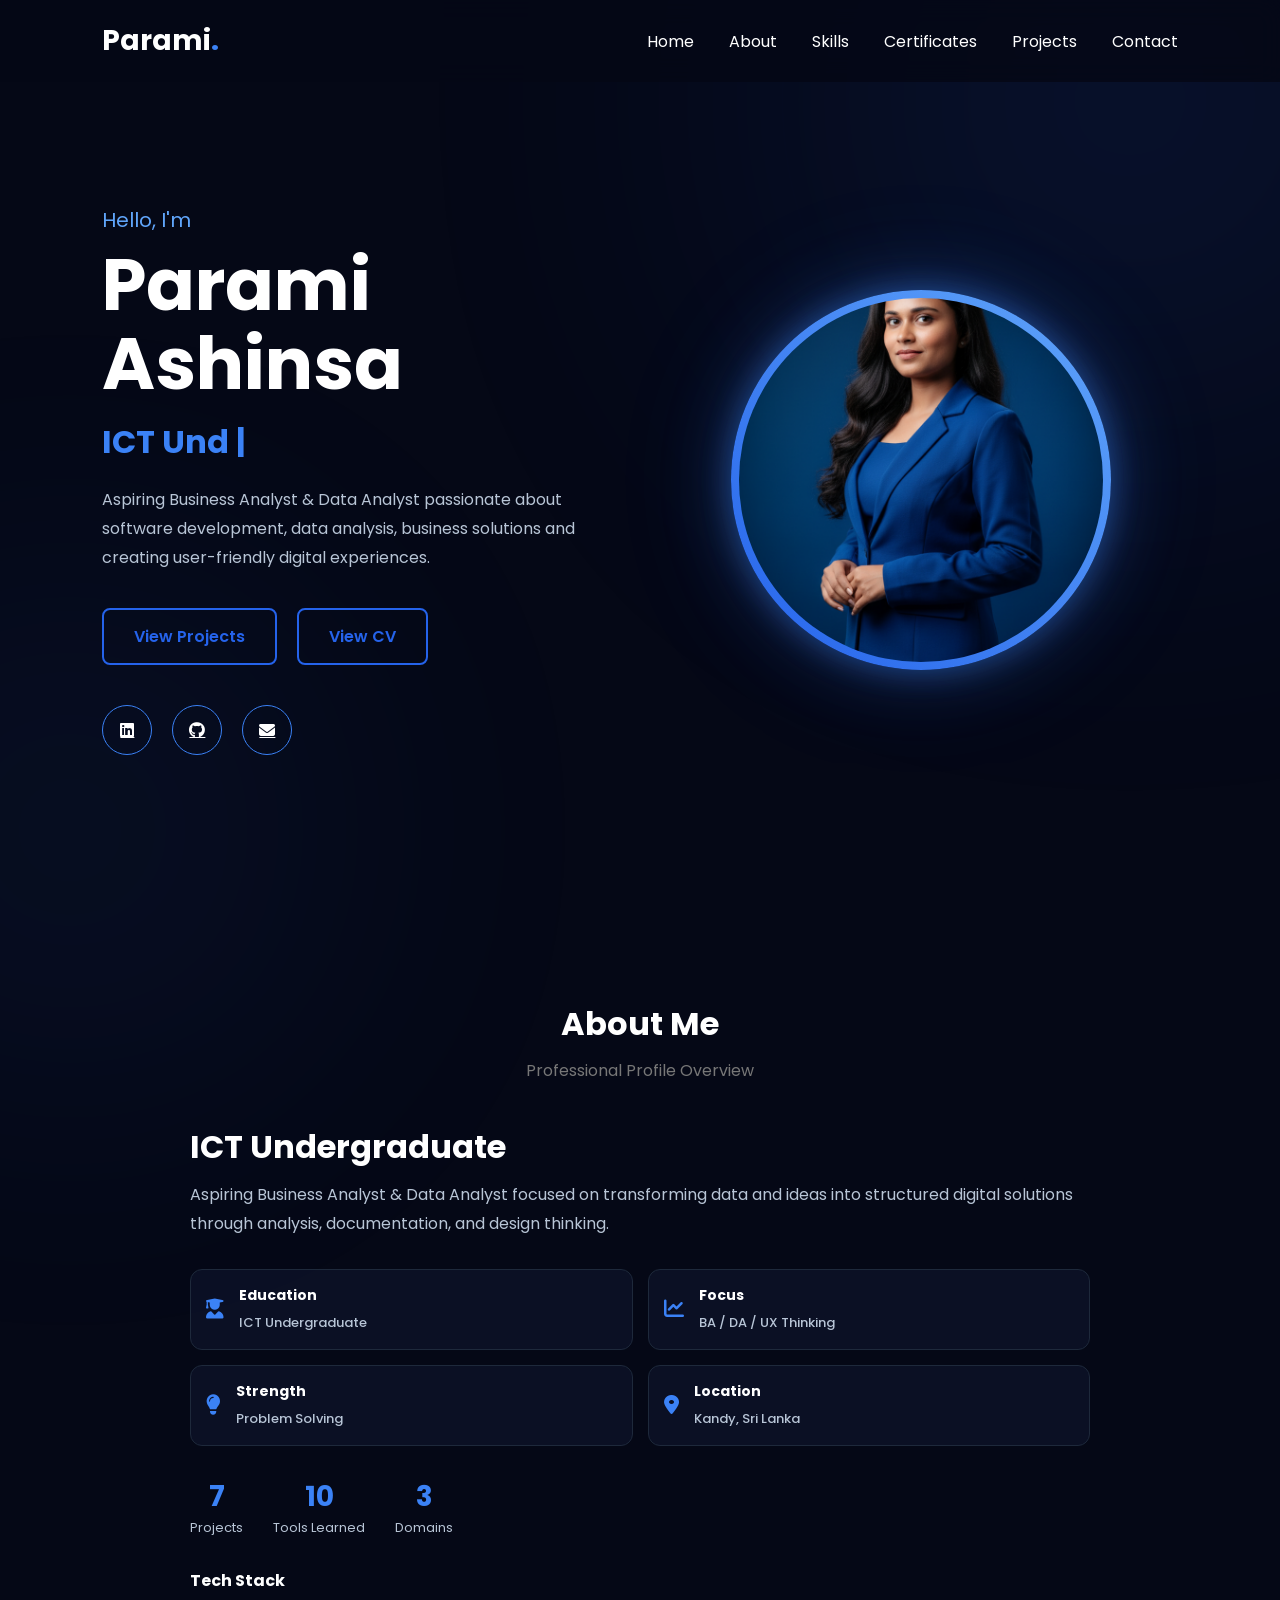
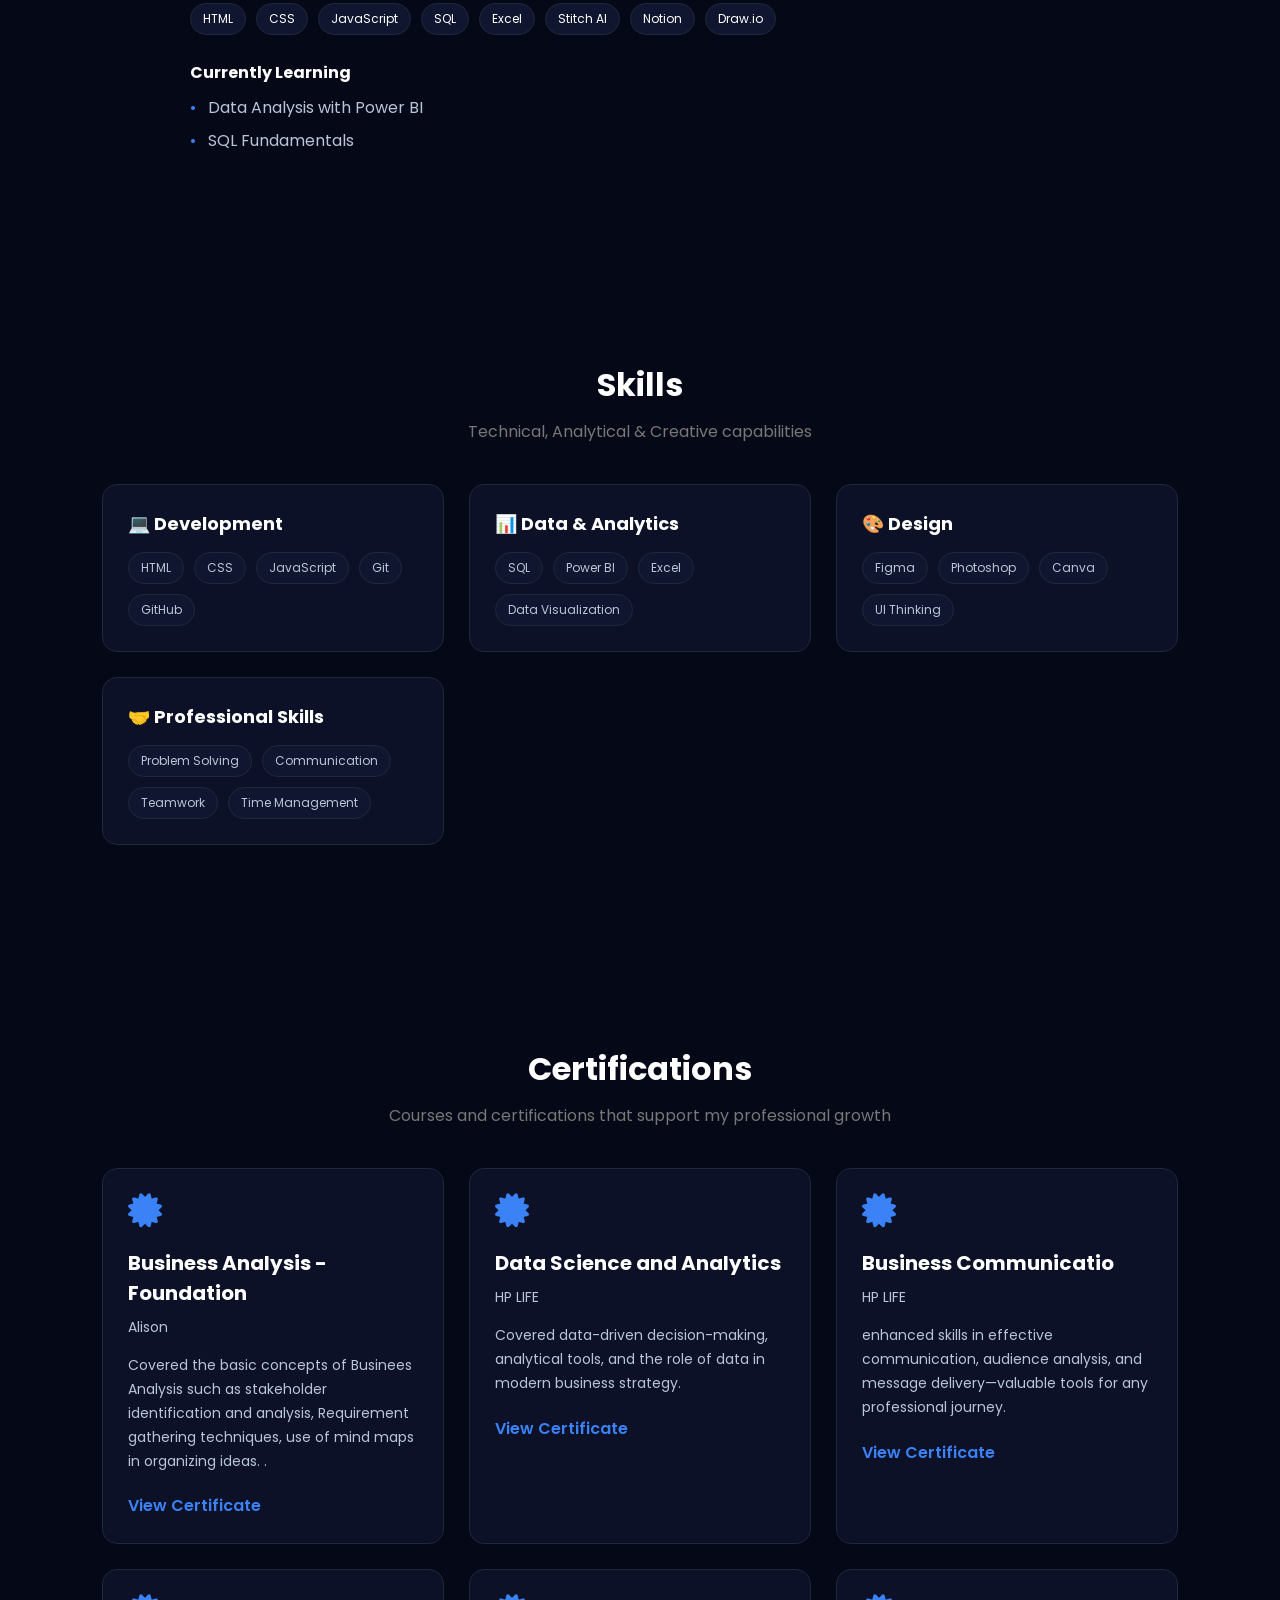
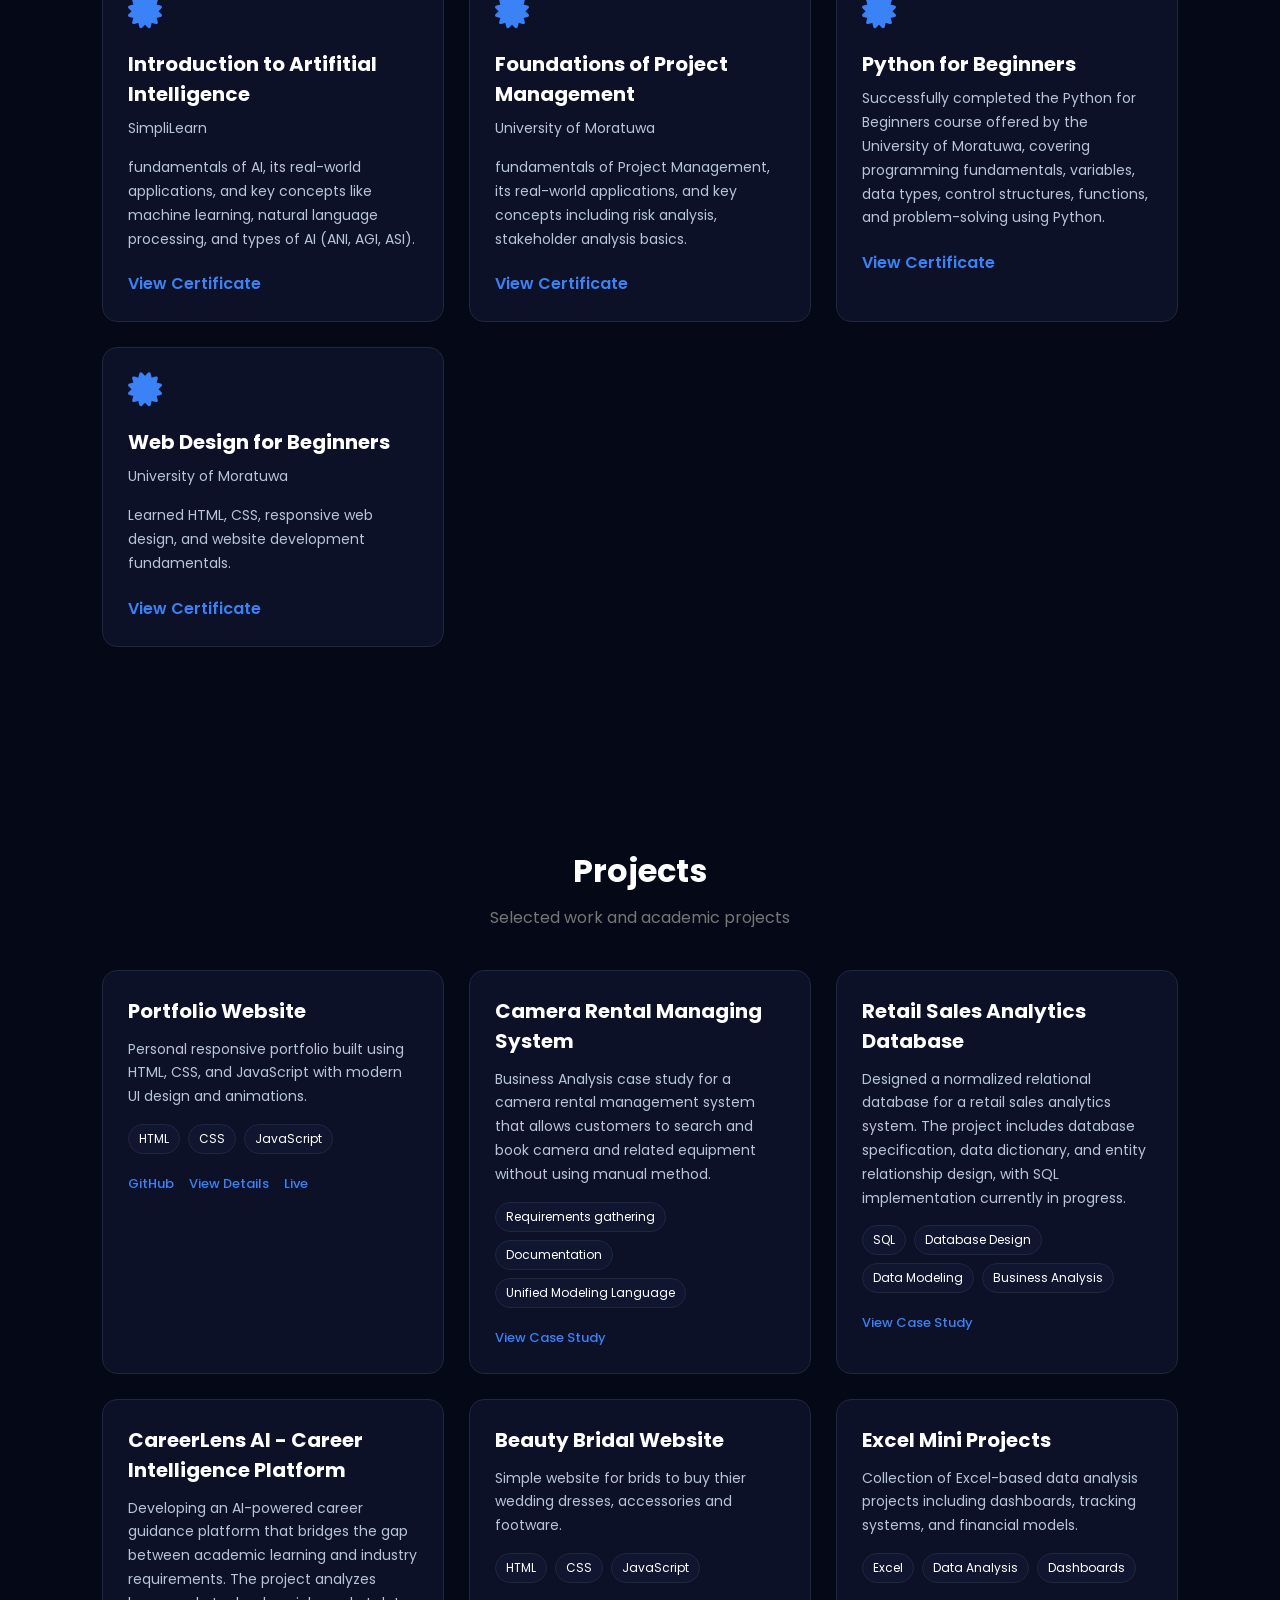
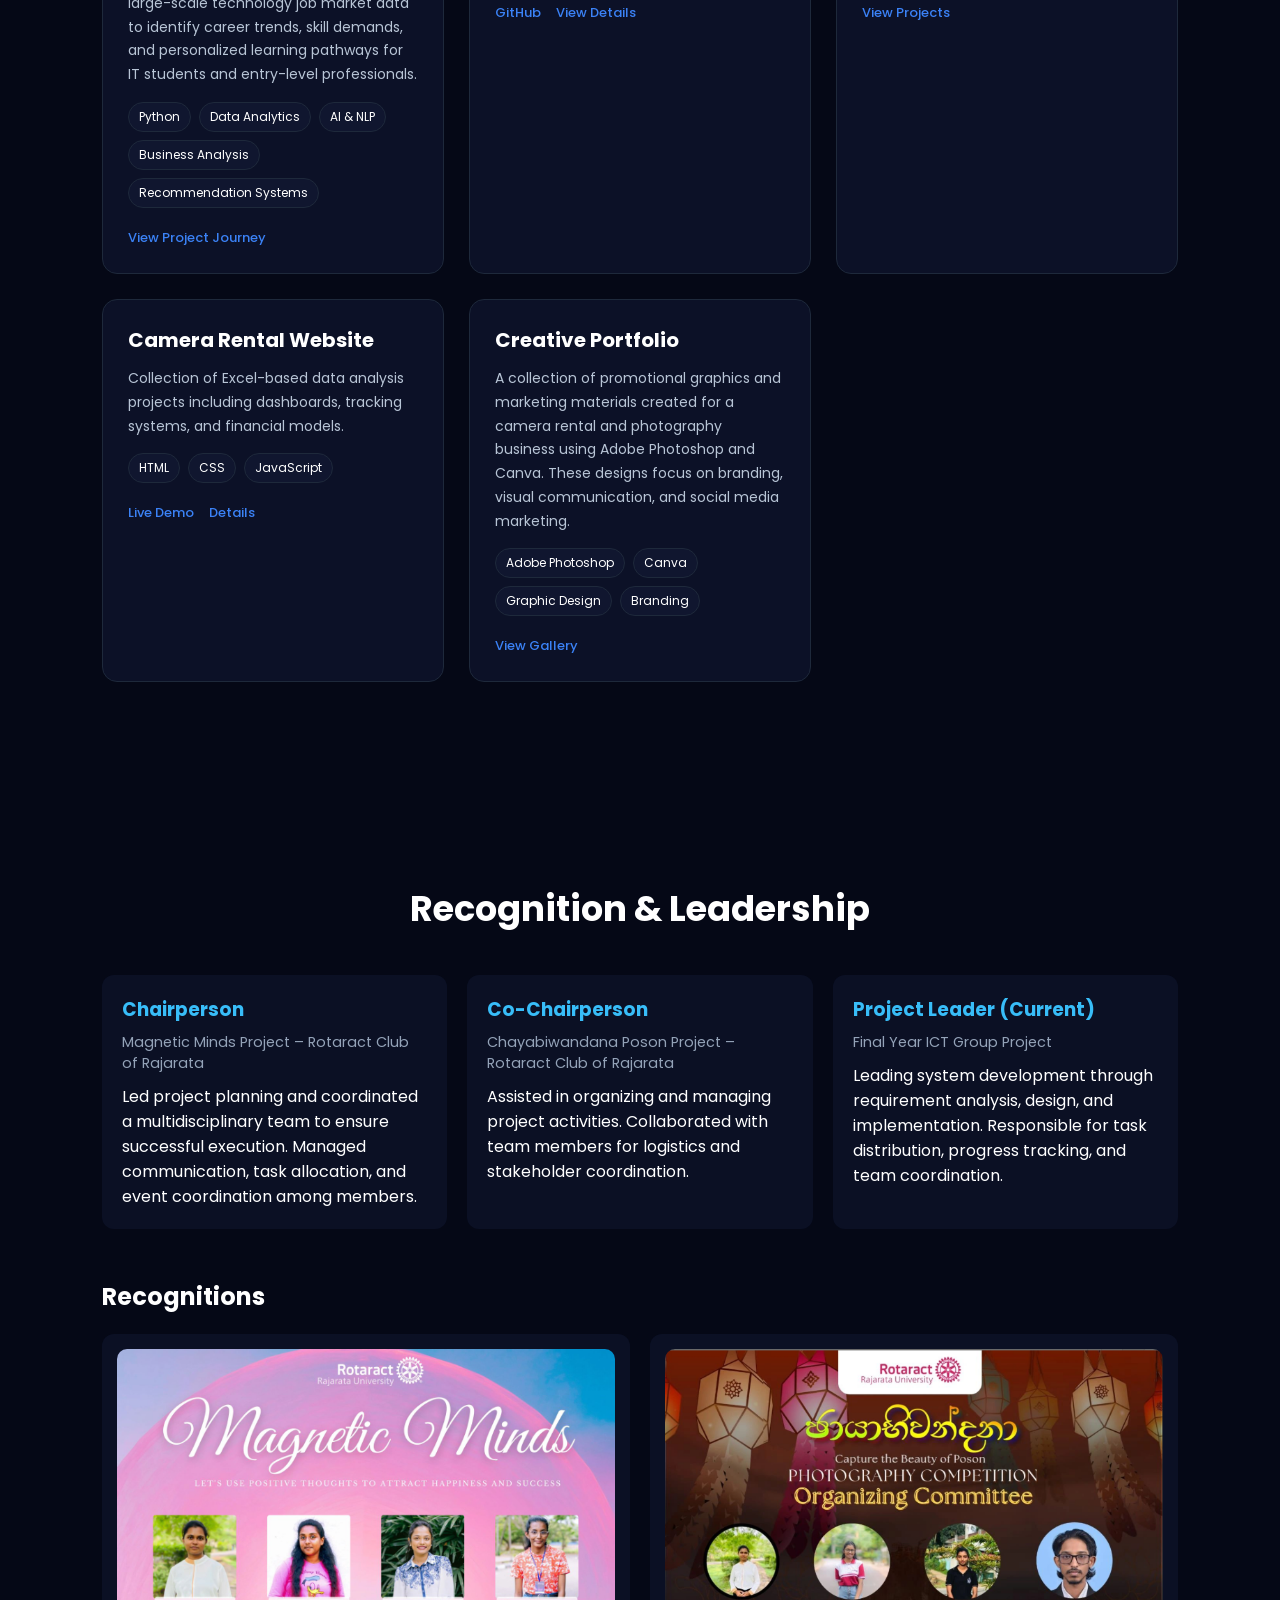
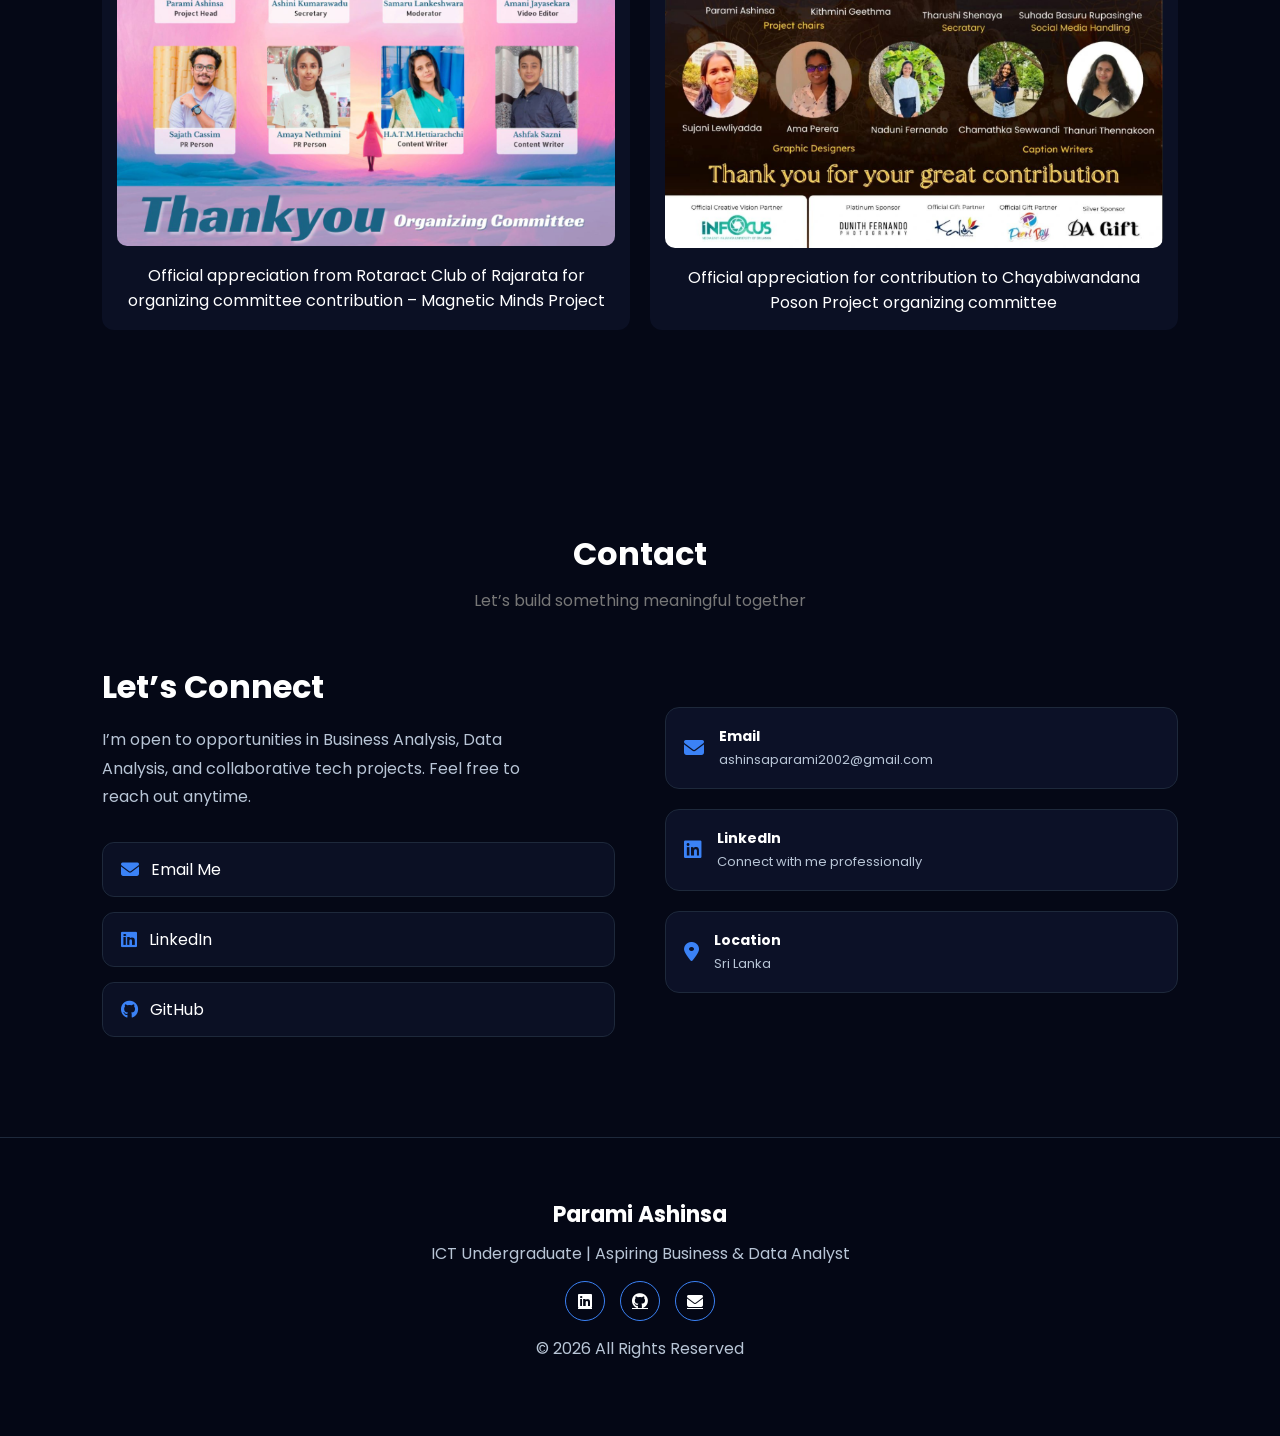
==== commit 2beb94fd: "Funtional Requirements in careerLensAI" ====
--- a/index.html
+++ b/index.html
@@ -211,7 +211,7 @@
                     <span>JavaScript</span>
                     <span>SQL</span>
                     <span>Excel</span>
-                    <span>Figma</span>
+                    <span>Stitch AI</span>
                     <span>Notion</span>
                     <span>Draw.io</span>
                 </div>
@@ -223,7 +223,7 @@
                 <ul>
                     <li>Data Analysis with Power BI</li>
                     <li>SQL Fundamentals</li>
-                    <li>Advanced excel concepts</li>
+                    <!--<li>Advanced excel concepts</li>-->
                 </ul>
             </div>
 
@@ -301,20 +301,7 @@
 
     <div class="certifications-grid">
 
-        <!-- Certificate 1 -->
-        <div class="certificate-card">
-            <i class="fas fa-certificate"></i>
-
-            <h3>Web Design for Beginners</h3>
-
-            <p class="issuer">University of Moratuwa</p>
-
-            <p>
-                Learned HTML, CSS, responsive web design, and website development fundamentals.
-            </p>
-
-            <a href="Certificates/Web_Design_for_Beginners_E-Certificate.pdf" target="_blank">View Certificate</a>
-        </div>
+        
 
         <!-- Certificate 2 -->
         <div class="certificate-card">
@@ -418,6 +405,20 @@
     </div>
 
 </div>
+ <!-- Certificate 1 -->
+        <div class="certificate-card">
+            <i class="fas fa-certificate"></i>
+
+            <h3>Web Design for Beginners</h3>
+
+            <p class="issuer">University of Moratuwa</p>
+
+            <p>
+                Learned HTML, CSS, responsive web design, and website development fundamentals.
+            </p>
+
+            <a href="Certificates/Web_Design_for_Beginners_E-Certificate.pdf" target="_blank">View Certificate</a>
+        </div>
 
 </div>
 
--- a/css/styles.css
+++ b/css/styles.css
@@ -2648,4 +2648,1590 @@
 
     }
 
+}
+
+/*==========================
+    NAV LEFT
+==========================*/
+
+.nav-left{
+
+    display:flex;
+
+    align-items:center;
+
+    gap:18px;
+
+}
+
+.back-btn{
+
+    width:42px;
+
+    height:42px;
+
+    display:flex;
+
+    justify-content:center;
+
+    align-items:center;
+
+    border:1px solid #3B82F6;
+
+    border-radius:50%;
+
+    color:white;
+
+    text-decoration:none;
+
+    transition:.3s;
+
+}
+
+.back-btn:hover{
+
+    background:#3B82F6;
+
+    transform:translateX(-4px);
+
+    box-shadow:0 0 18px rgba(59,130,246,.35);
+
+}
+
+.logo a{
+
+    text-decoration:none;
+
+    color:white;
+
+}
+
+.logo a span{
+
+    color:#3B82F6;
+
+}
+
+/* ==============================
+   Dataset Overview
+============================== */
+
+.dataset-overview{
+
+    margin:80px auto;
+    max-width:1000px;
+
+}
+
+.dataset-overview h2{
+
+    text-align:center;
+    margin-bottom:35px;
+
+}
+
+
+.dataset-card{
+
+    background: rgba(16,22,47,0.7);
+
+    backdrop-filter:blur(15px);
+
+    border:1px solid rgba(255,255,255,.12);
+
+    border-radius:20px;
+
+    padding:35px;
+
+    box-shadow:0 10px 35px rgba(0,0,0,.25);
+
+}
+
+
+/* Statistics */
+
+.dataset-stats{
+
+    display:flex;
+
+    justify-content:space-between;
+
+    gap:20px;
+
+    margin-bottom:35px;
+
+}
+
+
+.stat-box{
+
+    flex:1;
+
+    text-align:center;
+
+    padding:25px;
+
+    border-radius:15px;
+
+    background:rgba(37,99,235,.12);
+
+    border:1px solid rgba(37,99,235,.25);
+
+    transition:.3s;
+
+}
+
+
+.stat-box:hover{
+
+    transform:translateY(-5px);
+
+    border-color:#3b82f6;
+
+}
+
+
+.stat-box h3{
+
+    font-size:2rem;
+
+    color:#3b82f6;
+
+    margin-bottom:10px;
+
+}
+
+
+.stat-box p{
+
+    color:#d1d5db;
+
+    font-size:.95rem;
+
+}
+
+
+/* Information */
+
+.dataset-info{
+
+    display:flex;
+
+    flex-direction:column;
+
+    gap:18px;
+
+}
+
+
+.info-item{
+
+    display:flex;
+
+    justify-content:space-between;
+
+    align-items:center;
+
+    padding:18px 20px;
+
+    border-radius:12px;
+
+    background:rgba(255,255,255,.05);
+
+}
+
+
+.info-title{
+
+    font-weight:600;
+
+    color:#ffffff;
+
+}
+
+
+.info-value{
+
+    color:#cbd5e1;
+
+    text-align:right;
+
+}
+
+
+/* ==============================
+   Mobile
+============================== */
+
+@media(max-width:768px){
+
+.dataset-card{
+
+    padding:25px;
+
+}
+
+.dataset-stats{
+
+    flex-direction:column;
+
+}
+
+.info-item{
+
+    flex-direction:column;
+
+    align-items:flex-start;
+
+    gap:8px;
+
+}
+
+.info-value{
+
+    text-align:left;
+
+}
+
+.stat-box h3{
+
+    font-size:1.8rem;
+
+}
+
+}
+
+/* ===============================
+   Understanding the Dataset
+================================ */
+
+.data-exploration{
+
+    max-width:1200px;
+    margin:80px auto;
+    padding:0 20px;
+
+}
+
+.data-exploration h2{
+
+    text-align:center;
+    margin-bottom:20px;
+
+}
+
+.section-description{
+
+    max-width:850px;
+    margin:0 auto 50px;
+    text-align:center;
+    line-height:1.8;
+    color:#cbd5e1;
+
+}
+
+
+/* Grid */
+
+.exploration-grid{
+
+    display:grid;
+    grid-template-columns:repeat(3,1fr);
+    gap:30px;
+
+}
+
+
+/* Glass Card */
+
+.exploration-card{
+    background: rgba(16,22,47,0.7);
+
+    backdrop-filter:blur(15px);
+
+    border:1px solid rgba(255,255,255,.12);
+
+    border-radius:20px;
+
+    padding:30px;
+
+    transition:.35s ease;
+
+    box-shadow:0 10px 30px rgba(0,0,0,.20);
+
+}
+
+
+.exploration-card:hover{
+
+    transform:translateY(-8px);
+
+    border-color:#3b82f6;
+
+}
+
+
+/* Icon */
+
+.card-icon{
+
+    font-size:40px;
+
+    margin-bottom:20px;
+
+}
+
+
+/* Heading */
+
+.exploration-card h3{
+
+    margin-bottom:18px;
+
+    color:#ffffff;
+
+}
+
+
+/* List */
+
+.exploration-card ul{
+
+    list-style:none;
+
+    padding:0;
+
+}
+
+
+.exploration-card li{
+
+    color:#cbd5e1;
+
+    margin-bottom:12px;
+
+    padding-left:18px;
+
+    position:relative;
+
+}
+
+
+/* Blue Bullet */
+
+.exploration-card li::before{
+
+    content:"";
+
+    position:absolute;
+
+    left:0;
+    top:10px;
+
+    width:7px;
+    height:7px;
+
+    border-radius:50%;
+
+    background:#3b82f6;
+
+}
+
+
+/* ===============================
+   Tablet
+================================ */
+
+@media(max-width:992px){
+
+.exploration-grid{
+
+    grid-template-columns:repeat(2,1fr);
+
+}
+
+}
+
+
+/* ===============================
+   Mobile
+================================ */
+
+@media(max-width:768px){
+
+.exploration-grid{
+
+    grid-template-columns:1fr;
+
+}
+
+.exploration-card{
+
+    padding:25px;
+
+}
+
+.section-description{
+
+    text-align:left;
+
+}
+
+}
+
+/* ================================
+   Technology Career Taxonomy
+================================ */
+
+.taxonomy-section{
+
+    max-width:1000px;
+    margin:80px auto;
+    padding:0 20px;
+
+}
+
+.taxonomy-section h2{
+
+    text-align:center;
+    margin-bottom:20px;
+
+}
+
+.taxonomy-description{
+
+    max-width:850px;
+    margin:0 auto 40px;
+    text-align:center;
+    line-height:1.8;
+    color:#cbd5e1;
+
+}
+
+/* Stats */
+
+.taxonomy-stats{
+
+    display:flex;
+    justify-content:center;
+    align-items:center;
+    gap:25px;
+    margin-bottom:45px;
+
+}
+
+.taxonomy-stat{
+
+    background: rgba(16,22,47,0.7);
+    backdrop-filter:blur(15px);
+
+    border-radius:18px;
+
+    padding:20px 35px;
+
+    border:1px solid rgba(255,255,255,.12);
+
+}
+
+.taxonomy-stat h3{
+
+    color:#3b82f6;
+    font-size:2rem;
+    text-align:center;
+
+}
+
+.taxonomy-arrow{
+
+    font-size:2rem;
+    color:#3b82f6;
+
+}
+
+/* Accordion */
+
+.accordion{
+
+    display:flex;
+    flex-direction:column;
+    gap:18px;
+
+}
+
+.accordion details{
+
+    background: rgba(16,22,47,0.7);
+
+    border-radius:18px;
+
+    border:1px solid rgba(255,255,255,.12);
+
+    backdrop-filter:blur(12px);
+
+    overflow:hidden;
+
+}
+
+.accordion summary{
+
+    padding:20px 25px;
+
+    cursor:pointer;
+
+    font-weight:600;
+
+    color:white;
+
+    list-style:none;
+
+}
+
+.accordion summary::-webkit-details-marker{
+
+    display:none;
+
+}
+
+.accordion summary::after{
+
+    content:"+";
+    float:right;
+    font-size:22px;
+
+}
+
+.accordion details[open] summary::after{
+
+    content:"−";
+
+}
+
+.accordion details[open]{
+
+    border-color:#3b82f6;
+
+    box-shadow:0 0 20px rgba(59,130,246,.18);
+
+}
+
+.accordion ul{
+
+    padding:0 35px 20px;
+
+    color:#cbd5e1;
+
+}
+
+.accordion li{
+
+    margin-bottom:10px;
+
+}
+
+
+/* ================================
+   Mobile Responsive
+================================ */
+
+@media (max-width: 768px) {
+
+    .taxonomy-section {
+        padding: 0 15px;
+        margin: 50px auto;
+    }
+
+    .taxonomy-section h2 {
+        font-size: 1.8rem;
+        line-height: 1.3;
+    }
+
+    .taxonomy-description {
+        text-align: left;
+        font-size: 15px;
+        line-height: 1.8;
+        margin-bottom: 30px;
+    }
+
+    /* Statistics */
+
+    .taxonomy-stats {
+        flex-direction: column;
+        gap: 15px;
+        margin-bottom: 35px;
+    }
+
+    .taxonomy-stat {
+        width: 100%;
+        padding: 18px;
+    }
+
+    .taxonomy-stat h3 {
+        font-size: 1.8rem;
+    }
+
+    .taxonomy-arrow {
+        transform: rotate(90deg);
+        font-size: 28px;
+    }
+
+    /* Accordion */
+
+    .accordion {
+        gap: 15px;
+    }
+
+    .accordion summary {
+
+        display: flex;
+        justify-content: space-between;
+        align-items: center;
+
+        padding: 18px 20px;
+
+        font-size: 15px;
+        line-height: 1.5;
+    }
+
+    .accordion summary::after {
+
+        position: static;
+        margin-left: 15px;
+
+        flex-shrink: 0;
+
+        font-size: 22px;
+
+    }
+
+    .accordion ul {
+
+        padding: 0 20px 18px 35px;
+
+    }
+
+    .accordion li {
+
+        font-size: 14px;
+        line-height: 1.7;
+
+    }
+
+}
+
+/* ==========================
+   Data Processing Pipeline
+========================== */
+
+
+.data-pipeline{
+
+    max-width:900px;
+
+    margin:80px auto;
+
+    padding:0 20px;
+
+}
+
+
+.data-pipeline h2{
+
+    text-align:center;
+
+    margin-bottom:20px;
+
+}
+
+
+
+.pipeline-description{
+
+    text-align:center;
+
+    max-width:800px;
+
+    margin:0 auto 50px;
+
+    color:#cbd5e1;
+
+    line-height:1.8;
+
+}
+
+
+
+/* Pipeline Container */
+
+.pipeline-container{
+
+    display:flex;
+
+    flex-direction:column;
+
+    align-items:center;
+
+    gap:20px;
+
+}
+
+
+
+/* Glass Pipeline Cards */
+
+
+.pipeline-card{
+
+    width:100%;
+
+    max-width:650px;
+
+    text-align:center;
+
+    padding:30px;
+
+
+    background:rgba(16,22,47,0.7);
+
+    backdrop-filter:blur(15px);
+
+
+    border-radius:20px;
+
+
+    border:1px solid rgba(255,255,255,0.15);
+
+
+    box-shadow:0 10px 30px rgba(0,0,0,0.25);
+
+
+    transition:0.3s ease;
+
+}
+
+
+
+.pipeline-card:hover{
+
+    transform:translateY(-6px);
+
+    border-color:#3b82f6;
+
+}
+
+
+
+/* Future stages */
+
+.future-stage{
+
+    opacity:0.75;
+
+    border-style:dashed;
+
+}
+
+
+
+/* Icon */
+
+
+.pipeline-icon{
+
+    font-size:40px;
+
+    margin-bottom:15px;
+
+}
+
+
+
+/* Text */
+
+
+.pipeline-card h3{
+
+    color:white;
+
+    margin-bottom:12px;
+
+}
+
+
+
+.pipeline-card p{
+
+    color:#cbd5e1;
+
+    line-height:1.6;
+
+}
+
+
+
+.pipeline-card span{
+
+    display:inline-block;
+
+    margin-top:15px;
+
+    padding:8px 15px;
+
+
+    background:rgba(59,130,246,0.15);
+
+
+    border-radius:20px;
+
+
+    color:#93c5fd;
+
+    font-size:14px;
+
+}
+
+
+
+/* Arrow */
+
+
+.pipeline-arrow{
+
+    font-size:35px;
+
+    color:#3b82f6;
+
+}
+
+
+
+/* Mobile */
+
+@media(max-width:768px){
+
+
+    .data-pipeline{
+
+        margin:50px auto;
+
+    }
+
+
+    .pipeline-card{
+
+        padding:22px;
+
+    }
+
+
+    .pipeline-icon{
+
+        font-size:32px;
+
+    }
+
+
+    .pipeline-card h3{
+
+        font-size:18px;
+
+    }
+
+
+    .pipeline-card p{
+
+        font-size:14px;
+
+    }
+
+
+    .pipeline-arrow{
+
+        font-size:28px;
+
+    }
+
+
+}
+
+/* =========================================
+   UI/UX PROTOTYPE SECTION
+========================================= */
+
+.uiux-section {
+    position: relative;
+}
+
+
+/* -----------------------------------------
+   SECTION INTRO
+----------------------------------------- */
+
+.glass-card {
+    background: rgba(255, 255, 255, 0.045);
+    border: 1px solid rgba(255, 255, 255, 0.10);
+    backdrop-filter: blur(18px);
+    -webkit-backdrop-filter: blur(18px);
+    border-radius: 20px;
+    box-shadow: 0 15px 40px rgba(0, 0, 0, 0.20);
+}
+
+.section-intro {
+    display: flex;
+    gap: 25px;
+    padding: 30px;
+    margin-bottom: 55px;
+}
+
+.intro-icon {
+    min-width: 55px;
+    height: 55px;
+
+    display: flex;
+    align-items: center;
+    justify-content: center;
+
+    border-radius: 15px;
+
+    background: rgba(59, 130, 246, 0.12);
+    border: 1px solid rgba(59, 130, 246, 0.25);
+
+    color: #60a5fa;
+    font-size: 22px;
+}
+
+.intro-content h3 {
+    margin: 0 0 12px;
+
+    color: #ffffff;
+    font-size: 22px;
+}
+
+.intro-content p {
+    margin: 0 0 10px;
+
+    color: rgba(255, 255, 255, 0.70);
+    line-height: 1.8;
+}
+
+.intro-content p:last-child {
+    margin-bottom: 0;
+}
+
+
+/* -----------------------------------------
+   TRACEABILITY
+----------------------------------------- */
+
+.traceability-container {
+    margin-bottom: 70px;
+}
+
+.traceability-title {
+    text-align: center;
+    margin-bottom: 35px;
+}
+
+.traceability-title span {
+    display: block;
+
+    color: #60a5fa;
+    font-size: 11px;
+    font-weight: 700;
+    letter-spacing: 2px;
+
+    margin-bottom: 8px;
+}
+
+.traceability-title h3 {
+    color: #ffffff;
+    font-size: 26px;
+    margin: 0;
+}
+
+
+.traceability-flow {
+    display: flex;
+    align-items: center;
+    justify-content: center;
+    gap: 15px;
+    flex-wrap: wrap;
+}
+
+
+.trace-item {
+    width: 175px;
+    min-height: 150px;
+
+    padding: 22px 15px;
+
+    text-align: center;
+
+    background: rgba(255, 255, 255, 0.035);
+    border: 1px solid rgba(255, 255, 255, 0.09);
+
+    border-radius: 18px;
+
+    transition: transform 0.3s ease,
+                border-color 0.3s ease,
+                background 0.3s ease;
+}
+
+.trace-item:hover {
+    transform: translateY(-6px);
+
+    background: rgba(59, 130, 246, 0.07);
+    border-color: rgba(96, 165, 250, 0.35);
+}
+
+
+.trace-icon {
+    width: 45px;
+    height: 45px;
+
+    margin: 0 auto 14px;
+
+    display: flex;
+    align-items: center;
+    justify-content: center;
+
+    border-radius: 12px;
+
+    background: rgba(59, 130, 246, 0.12);
+
+    color: #60a5fa;
+}
+
+
+.trace-item h4 {
+    color: #ffffff;
+    font-size: 15px;
+    margin: 0 0 7px;
+}
+
+
+.trace-item p {
+    color: rgba(255, 255, 255, 0.55);
+    font-size: 12px;
+    line-height: 1.5;
+
+    margin: 0;
+}
+
+
+.trace-arrow {
+    color: rgba(96, 165, 250, 0.55);
+    font-size: 18px;
+}
+
+
+/* -----------------------------------------
+   SUBSECTION HEADING
+----------------------------------------- */
+
+.subsection-heading {
+    display: flex;
+    align-items: center;
+    gap: 15px;
+
+    margin-bottom: 25px;
+}
+
+.subsection-line {
+    width: 4px;
+    height: 45px;
+
+    border-radius: 10px;
+
+    background: #3b82f6;
+}
+
+.subsection-heading p {
+    margin: 0 0 4px;
+
+    color: #60a5fa;
+    font-size: 10px;
+    font-weight: 700;
+    letter-spacing: 2px;
+}
+
+.subsection-heading h3 {
+    margin: 0;
+
+    color: #ffffff;
+    font-size: 27px;
+}
+
+
+/* -----------------------------------------
+   MODULE DESCRIPTION
+----------------------------------------- */
+
+.module-description {
+    display: flex;
+    align-items: flex-start;
+
+    gap: 20px;
+
+    padding: 25px;
+
+    margin-bottom: 35px;
+}
+
+.module-icon {
+    min-width: 48px;
+    height: 48px;
+
+    display: flex;
+    align-items: center;
+    justify-content: center;
+
+    border-radius: 13px;
+
+    background: rgba(59, 130, 246, 0.12);
+    color: #60a5fa;
+}
+
+.module-description h4 {
+    color: #ffffff;
+    font-size: 17px;
+    margin: 0 0 7px;
+}
+
+.module-description p {
+    color: rgba(255, 255, 255, 0.65);
+
+    line-height: 1.7;
+
+    margin: 0;
+}
+
+
+/* -----------------------------------------
+   PROTOTYPE GRID
+----------------------------------------- */
+
+.prototype-grid {
+    display: grid;
+
+    grid-template-columns: repeat(2, 1fr);
+
+    gap: 28px;
+
+    margin-bottom: 55px;
+}
+
+
+/* -----------------------------------------
+   PROTOTYPE CARD
+----------------------------------------- */
+
+.prototype-card {
+    overflow: hidden;
+
+    transition:
+        transform 0.35s ease,
+        border-color 0.35s ease,
+        box-shadow 0.35s ease;
+}
+
+.prototype-card:hover {
+    transform: translateY(-7px);
+
+    border-color: rgba(96, 165, 250, 0.30);
+
+    box-shadow:
+        0 20px 50px rgba(0, 0, 0, 0.30);
+}
+
+
+/* -----------------------------------------
+   PROTOTYPE IMAGE
+----------------------------------------- */
+
+.prototype-image-wrapper {
+    position: relative;
+
+    width: 100%;
+
+    overflow: hidden;
+
+    background: #080f20;
+}
+
+
+.prototype-image {
+    display: block;
+
+    width: 100%;
+    height: auto;
+
+    transition: transform 0.5s ease;
+}
+
+
+.prototype-card:hover .prototype-image {
+    transform: scale(1.025);
+}
+
+
+.prototype-overlay {
+    position: absolute;
+
+    inset: 0;
+
+    display: flex;
+    align-items: flex-end;
+
+    padding: 20px;
+
+    background:
+        linear-gradient(
+            to top,
+            rgba(3, 8, 20, 0.85),
+            transparent 45%
+        );
+
+    opacity: 0;
+
+    transition: opacity 0.3s ease;
+}
+
+
+.prototype-card:hover .prototype-overlay {
+    opacity: 1;
+}
+
+
+.prototype-overlay span {
+    color: #ffffff;
+
+    font-size: 12px;
+
+    padding: 8px 12px;
+
+    border-radius: 8px;
+
+    background: rgba(255, 255, 255, 0.08);
+
+    backdrop-filter: blur(10px);
+}
+
+
+/* -----------------------------------------
+   PROTOTYPE CONTENT
+----------------------------------------- */
+
+.prototype-content {
+    display: flex;
+
+    gap: 15px;
+
+    padding: 25px 25px 15px;
+}
+
+
+.prototype-number {
+    color: rgba(96, 165, 250, 0.65);
+
+    font-size: 13px;
+    font-weight: 700;
+}
+
+
+.prototype-content h3 {
+    color: #ffffff;
+
+    font-size: 19px;
+
+    margin: 0 0 8px;
+}
+
+
+.prototype-content p {
+    color: rgba(255, 255, 255, 0.62);
+
+    font-size: 13px;
+    line-height: 1.7;
+
+    margin: 0;
+}
+
+
+/* -----------------------------------------
+   PROTOTYPE FEATURES
+----------------------------------------- */
+
+.prototype-features {
+    display: flex;
+
+    flex-wrap: wrap;
+
+    gap: 8px;
+
+    padding: 0 25px 25px;
+}
+
+
+.prototype-features span {
+    display: inline-flex;
+
+    align-items: center;
+
+    gap: 6px;
+
+    padding: 7px 10px;
+
+    border-radius: 8px;
+
+    background: rgba(255, 255, 255, 0.045);
+
+    border: 1px solid rgba(255, 255, 255, 0.07);
+
+    color: rgba(255, 255, 255, 0.65);
+
+    font-size: 11px;
+}
+
+
+.prototype-features i {
+    color: #60a5fa;
+}
+
+
+/* -----------------------------------------
+   DESIGN DECISIONS
+----------------------------------------- */
+
+.design-decisions {
+    padding: 30px;
+
+    margin-bottom: 45px;
+}
+
+
+.decision-heading {
+    display: flex;
+
+    align-items: center;
+
+    gap: 15px;
+
+    margin-bottom: 30px;
+}
+
+
+.decision-icon {
+    width: 48px;
+    height: 48px;
+
+    display: flex;
+    align-items: center;
+    justify-content: center;
+
+    border-radius: 13px;
+
+    background: rgba(59, 130, 246, 0.12);
+
+    color: #60a5fa;
+}
+
+
+.decision-heading p {
+    margin: 0 0 4px;
+
+    color: #60a5fa;
+
+    font-size: 10px;
+    font-weight: 700;
+
+    letter-spacing: 2px;
+}
+
+
+.decision-heading h3 {
+    margin: 0;
+
+    color: #ffffff;
+
+    font-size: 21px;
+}
+
+
+.decision-grid {
+    display: grid;
+
+    grid-template-columns: repeat(2, 1fr);
+
+    gap: 25px;
+}
+
+
+.decision-item {
+    display: flex;
+
+    gap: 15px;
+
+    padding: 18px;
+
+    border-radius: 14px;
+
+    background: rgba(255, 255, 255, 0.025);
+
+    border: 1px solid rgba(255, 255, 255, 0.06);
+}
+
+
+.decision-item > i {
+    margin-top: 3px;
+
+    color: #60a5fa;
+
+    font-size: 17px;
+}
+
+
+.decision-item h4 {
+    margin: 0 0 6px;
+
+    color: #ffffff;
+
+    font-size: 14px;
+}
+
+
+.decision-item p {
+    margin: 0;
+
+    color: rgba(255, 255, 255, 0.58);
+
+    font-size: 12px;
+
+    line-height: 1.6;
+}
+
+
+/* -----------------------------------------
+   PROTOTYPING TOOL
+----------------------------------------- */
+
+.prototype-tool {
+    text-align: center;
+
+    padding: 30px 20px;
+}
+
+
+.tool-label {
+    display: block;
+
+    color: rgba(255, 255, 255, 0.40);
+
+    font-size: 10px;
+    font-weight: 700;
+
+    letter-spacing: 2px;
+
+    margin-bottom: 12px;
+}
+
+
+.tool-badge {
+    display: inline-flex;
+
+    align-items: center;
+
+    gap: 9px;
+
+    padding: 9px 16px;
+
+    border-radius: 30px;
+
+    background: rgba(59, 130, 246, 0.10);
+
+    border: 1px solid rgba(96, 165, 250, 0.25);
+
+    color: #ffffff;
+
+    font-size: 13px;
+    font-weight: 600;
+}
+
+
+.tool-badge i {
+    color: #60a5fa;
+}
+
+
+.prototype-tool p {
+    max-width: 600px;
+
+    margin: 15px auto 0;
+
+    color: rgba(255, 255, 255, 0.52);
+
+    font-size: 12px;
+
+    line-height: 1.7;
+}
+
+
+/* =========================================
+   RESPONSIVE DESIGN
+========================================= */
+
+@media (max-width: 900px) {
+
+    .prototype-grid {
+        grid-template-columns: 1fr;
+    }
+
+    .decision-grid {
+        grid-template-columns: 1fr;
+    }
+
+    .traceability-flow {
+        flex-direction: column;
+    }
+
+    .trace-arrow {
+        transform: rotate(90deg);
+    }
+
+    .trace-item {
+        width: 100%;
+        max-width: 300px;
+    }
+}
+
+
+@media (max-width: 600px) {
+
+    .section-intro {
+        flex-direction: column;
+        padding: 22px;
+    }
+
+    .module-description {
+        flex-direction: column;
+    }
+
+    .design-decisions {
+        padding: 22px;
+    }
+
+    .prototype-content {
+        padding: 20px 20px 12px;
+    }
+
+    .prototype-features {
+        padding: 0 20px 20px;
+    }
+
+    .subsection-heading h3 {
+        font-size: 23px;
+    }
+
+    .traceability-title h3 {
+        font-size: 22px;
+    }
 }
